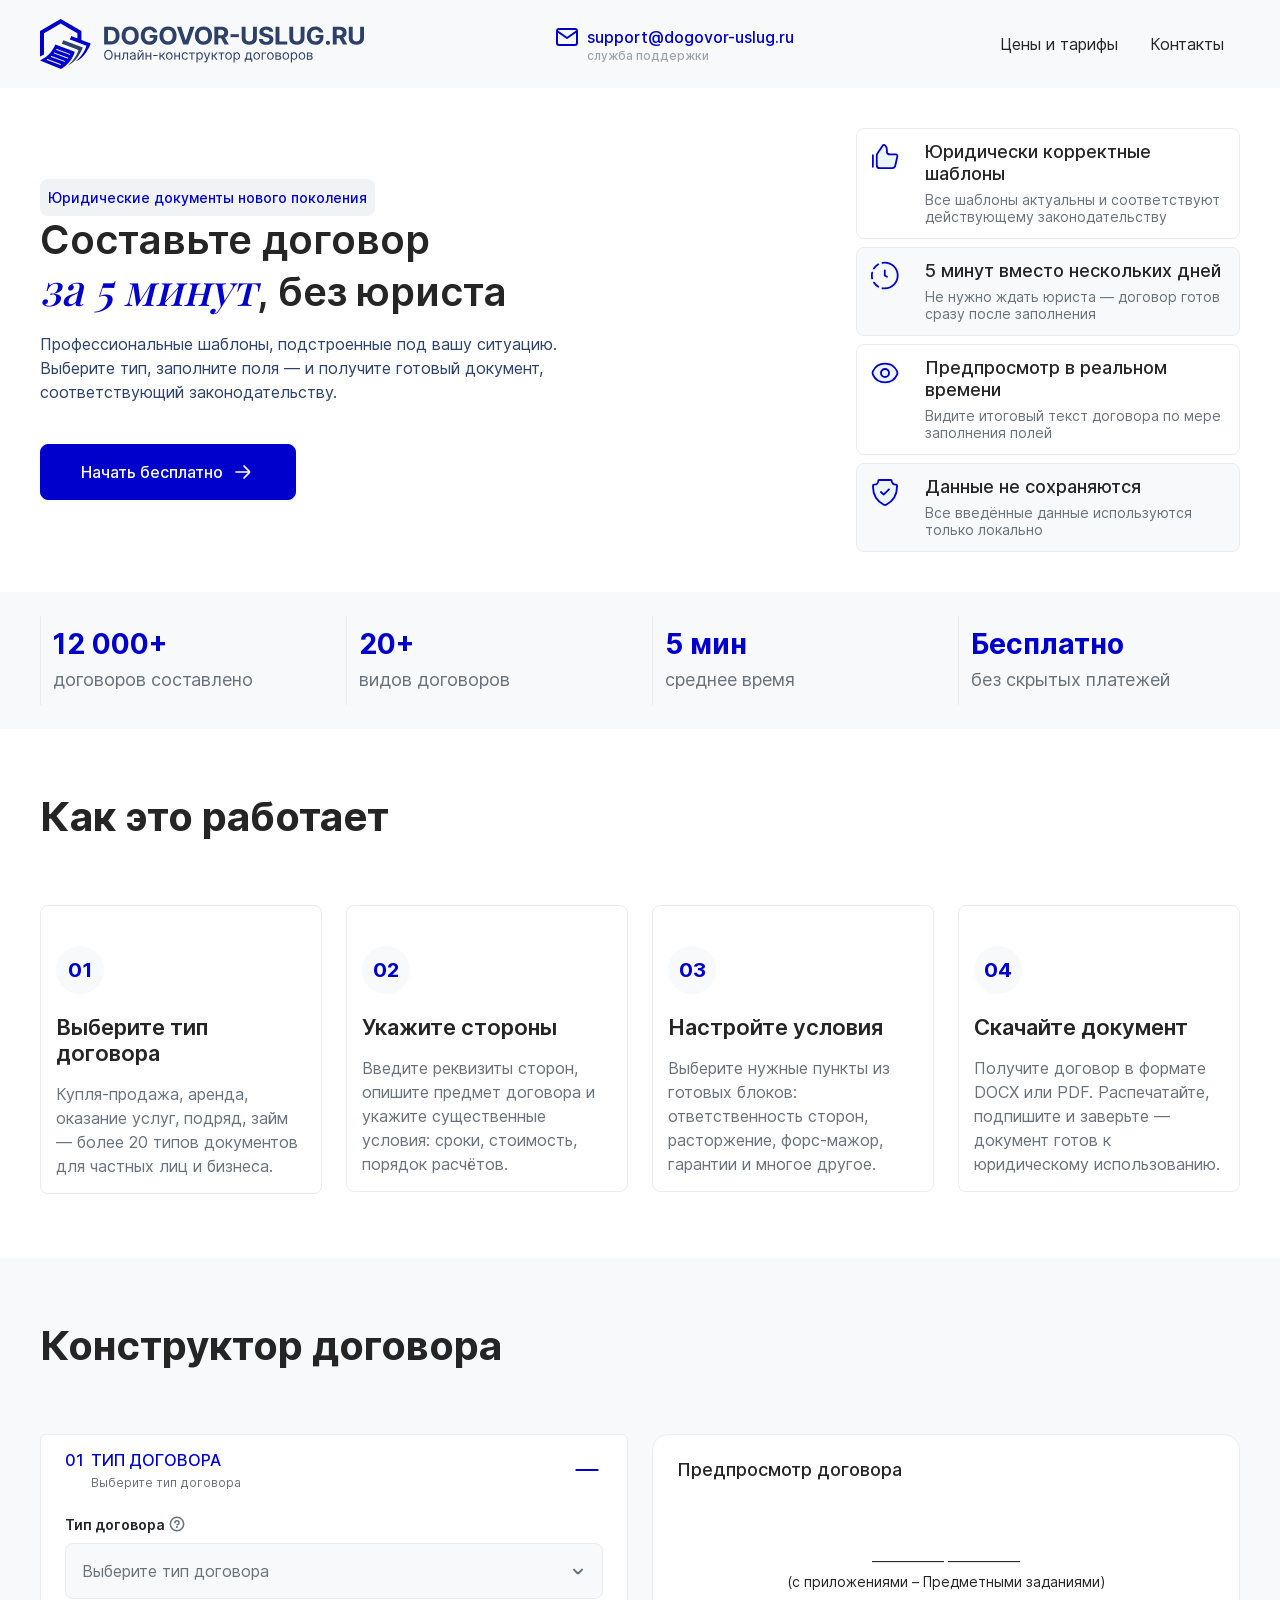
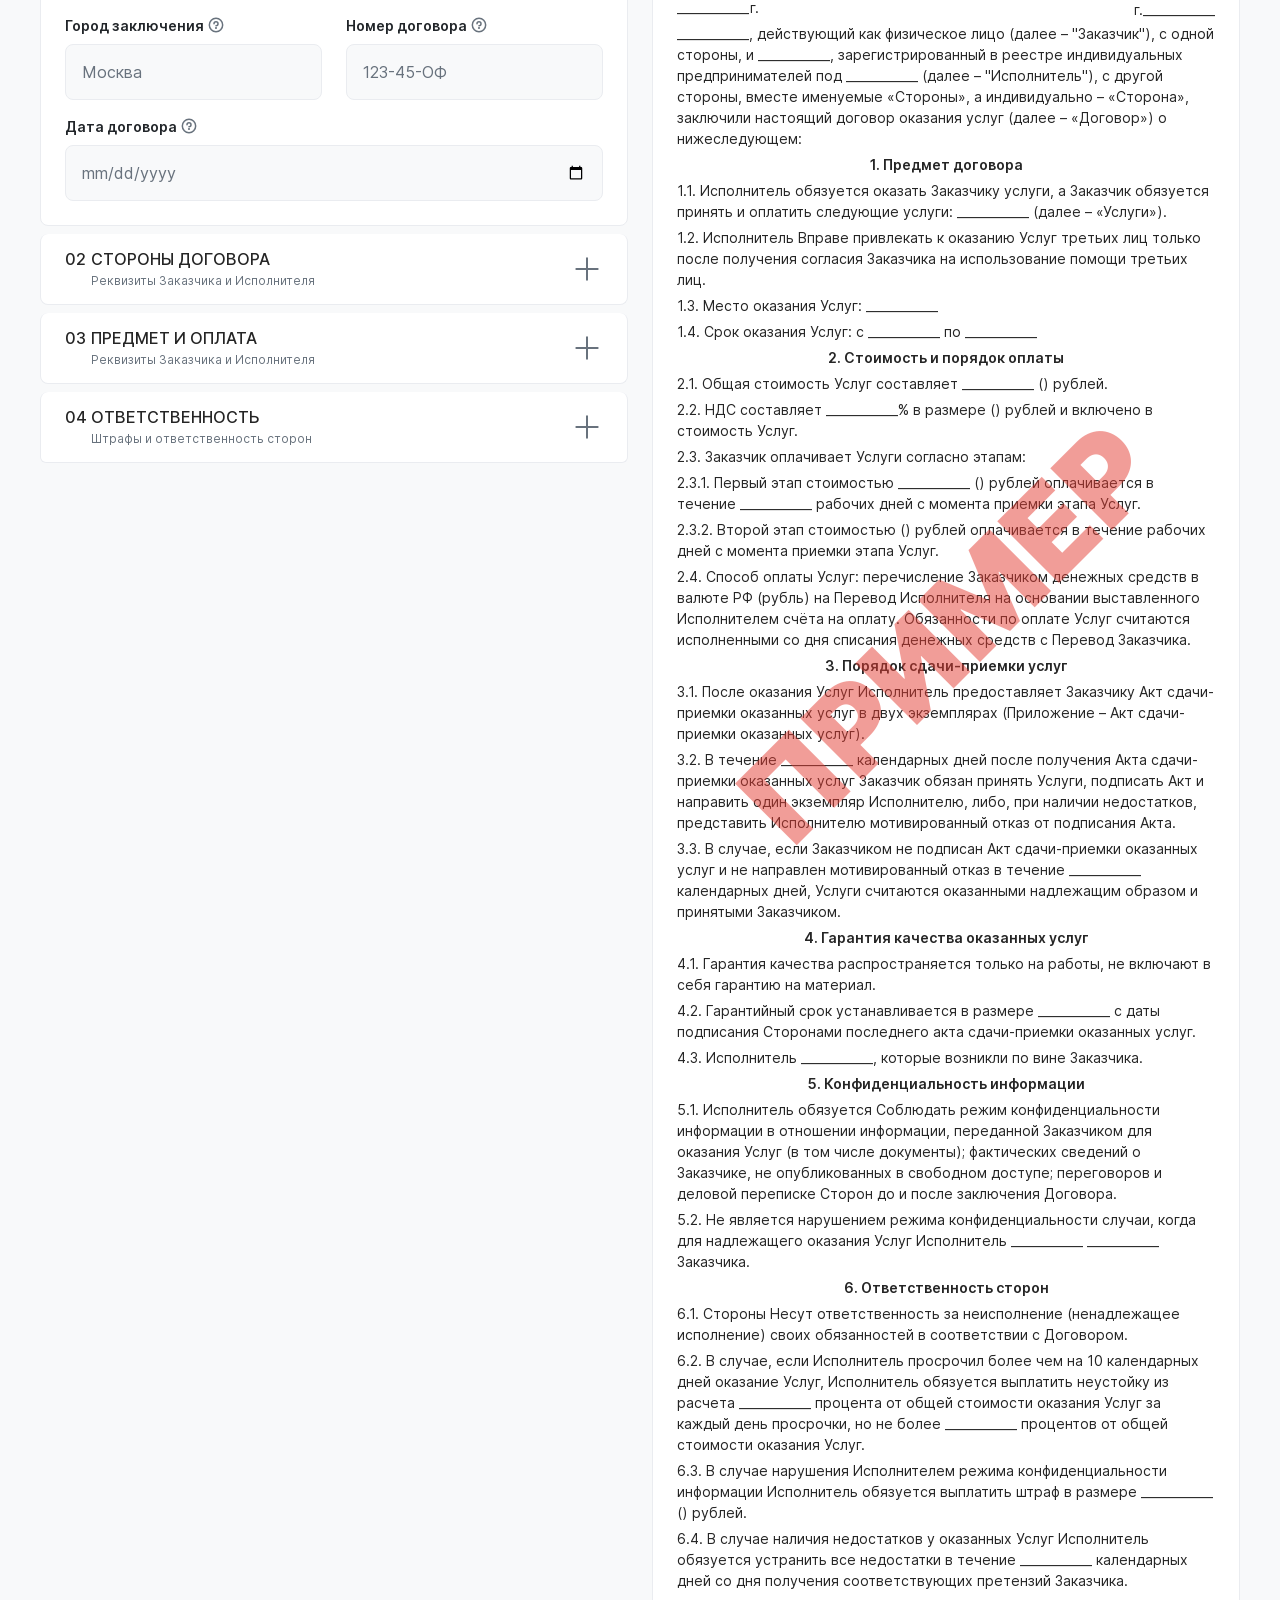
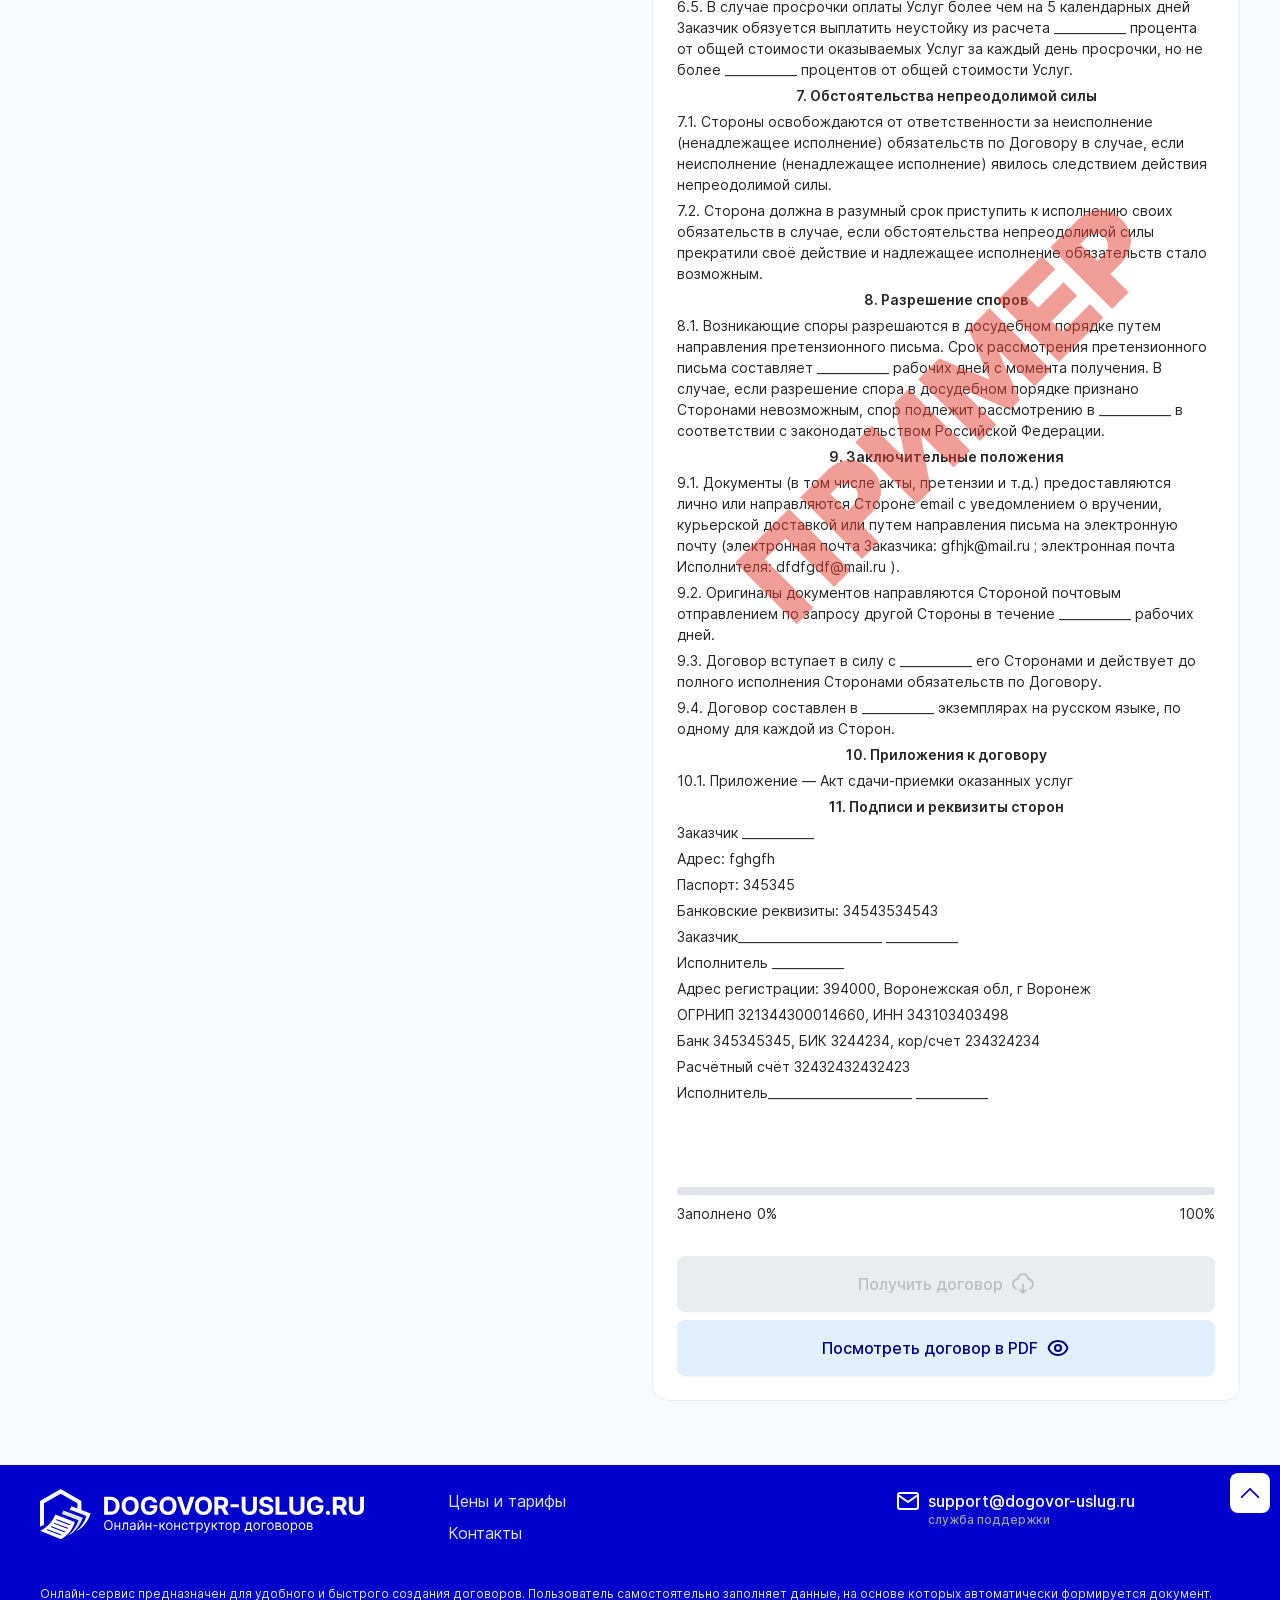
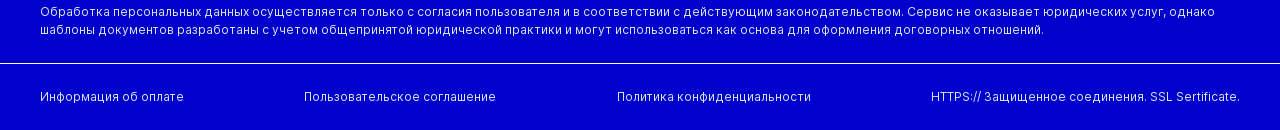
==== index.html @ 79a9052f "1 Co-authored-by: Copilot <copilot@github.com>" ====
<!DOCTYPE html>
<html lang="ru">

<head>
  <meta charset="UTF-8">
  <meta http-equiv="X-UA-Compatible" content="IE=edge">
  <meta name="viewport" content="width=device-width, initial-scale=1.0">
  <title>Dogovor-uslug</title>

  <meta property="og:image" content="path/to/image.jpg">
  <link rel="shortcut icon" href="img/favicon/favicon.ico" type="image/x-icon">

  <!-- add plugins css -->
  <link rel="stylesheet" href="css/bootstrap.min.css">
  <link rel="stylesheet" href="css/jquery-ui.css">
  <link rel="stylesheet" href="css/slick.css">
  <!-- add plugins css end -->

  <link rel="stylesheet" href="css/style.css">
  <link rel="stylesheet" href="css/header.css">
  <link rel="stylesheet" href="css/footer.css">
  <link rel="stylesheet" href="css/main.css">
  <link rel="stylesheet" href="css/media.css">
</head>

<body>


  <header>
    <div class="container">
      <div class="row">
        <div class="col-12 d-flex align-items-center flex-wrap">
          <a href="index.html" class="logo">
            <img src="img/logo.svg" alt="Logo">
          </a>

          <div class="header-contacts">
            <a href="mailto:support@dogovor-uslug.ru" class="mail">
              <svg class="svg-icon">
                <use xlink:href="img/sprite.svg#mail-icon"></use>
              </svg>
              <span>support@dogovor-uslug.ru</span>
            </a>
            <span class="header-contacts__text">служба поддержки</span>
          </div>

          <nav class="nav-menu">
            <ul class="menu my-ul">
              <li><a href="prices.html">Цены и тарифы</a></li>
              <li><a href="contacts.html">Контакты</a></li>
            </ul>
            <div class="header-contacts">
              <a href="mailto:support@dogovor-uslug.ru" class="mail">
                <svg class="svg-icon">
                  <use xlink:href="img/sprite.svg#mail-icon"></use>
                </svg>
                <span>support@dogovor-uslug.ru</span>
              </a>
              <span class="header-contacts__text">служба поддержки</span>
            </div>
          </nav>

          <a href="#" class="btn-burger"></a>
        </div>
      </div>
    </div>
  </header>

  <main class="home">
    <div class="container">
      <div class="row align-items-center">
        <div class="col-12 col-md-6">
          <div class="subtitle-decor">Юридические документы нового поколения</div>
          <h1>Составьте договор <span class="font-title color-accent font-italic font-500 d-inline-block">за 5
              минут</span>, без юриста</h1>
          <div class="box-text color-blue-grey mb-40">
            <p>Профессиональные шаблоны, подстроенные под вашу ситуацию. Выберите тип, заполните поля — и получите
              готовый документ, соответствующий законодательству.</p>
          </div>

          <a href="#" class="btn btn-accent">
            <span>Начать бесплатно</span>
            <svg class="svg-icon btn-icon">
              <use xlink:href="img/sprite.svg#arrow-right"></use>
            </svg>
          </a>
        </div>
        <div class="col-12 col-md-6 col-lg-5 offset-lg-1 col-xl-4 offset-xl-2">
          <div class="home-item">
            <div class="home-item__icon"><img src="img/hero-icon1.svg" alt=""></div>
            <div class="home-item__body">
              <div class="home-item__title h6">Юридически корректные шаблоны</div>
              <div class="text-small color-grey">
                <p>Все шаблоны актуальны и соответствуют действующему законодательству</p>
              </div>
            </div>
          </div>
          <div class="home-item">
            <div class="home-item__icon"><img src="img/hero-icon2.svg" alt=""></div>
            <div class="home-item__body">
              <div class="home-item__title h6">5 минут вместо нескольких дней</div>
              <div class="text-small color-grey">
                <p>Не нужно ждать юриста — договор готов сразу после заполнения</p>
              </div>
            </div>
          </div>
          <div class="home-item">
            <div class="home-item__icon"><img src="img/hero-icon3.svg" alt=""></div>
            <div class="home-item__body">
              <div class="home-item__title h6">Предпросмотр в реальном времени</div>
              <div class="text-small color-grey">
                <p>Видите итоговый текст договора по мере заполнения полей</p>
              </div>
            </div>
          </div>
          <div class="home-item">
            <div class="home-item__icon"><img src="img/hero-icon4.svg" alt=""></div>
            <div class="home-item__body">
              <div class="home-item__title h6">Данные не сохраняются</div>
              <div class="text-small color-grey">
                <p>Все введённые данные используются только локально</p>
              </div>
            </div>
          </div>
        </div>
      </div>
    </div>
  </main>

  <div class="advantages">
    <div class="container">
      <div class="row">
        <div class="col-6 col-lg-3 mb-24">
          <div class="advantages-item">
            <div class="h3">12 000+</div>
            <div class="text-lgsmall color-grey">
              <p>договоров составлено</p>
            </div>
          </div>
        </div>
        <div class="col-6 col-lg-3 mb-24">
          <div class="advantages-item">
            <div class="h3">20+</div>
            <div class="text-lgsmall color-grey">
              <p>видов договоров</p>
            </div>
          </div>
        </div>
        <div class="col-6 col-lg-3 mb-24">
          <div class="advantages-item">
            <div class="h3">5 мин</div>
            <div class="text-lgsmall color-grey">
              <p>среднее время</p>
            </div>
          </div>
        </div>
        <div class="col-6 col-lg-3">
          <div class="advantages-item">
            <div class="h3">Бесплатно</div>
            <div class="text-lgsmall color-grey">
              <p>без скрытых платежей</p>
            </div>
          </div>
        </div>
      </div>
    </div>
  </div>

  <section class="stages-work bg-white">
    <div class="container">
      <div class="row">
        <div class="col-12">
          <h2>Как это работает</h2>
        </div>
      </div>

      <div class="row">
        <div class="col-6 col-lg-3 mb-8">
          <div class="stage-work-box">
            <div class="stage-work-box__number">01</div>
            <div class="stage-work-box__body">
              <div class="stage-work-box__title h5">Выберите тип договора</div>
              <div class="box-text color-grey">
                <p>Купля-продажа, аренда, оказание услуг, подряд, займ — более 20 типов документов для частных лиц и
                  бизнеса.</p>
              </div>
            </div>
          </div>
        </div>
        <div class="col-6 col-lg-3 mb-8">
          <div class="stage-work-box">
            <div class="stage-work-box__number">02</div>
            <div class="stage-work-box__body">
              <div class="stage-work-box__title h5">Укажите стороны</div>
              <div class="box-text color-grey">
                <p>Введите реквизиты сторон, опишите предмет договора и укажите существенные условия: сроки, стоимость,
                  порядок расчётов.</p>
              </div>
            </div>
          </div>
        </div>
        <div class="col-6 col-lg-3 mb-8">
          <div class="stage-work-box">
            <div class="stage-work-box__number">03</div>
            <div class="stage-work-box__body">
              <div class="stage-work-box__title h5">Настройте условия</div>
              <div class="box-text color-grey">
                <p>Выберите нужные пункты из готовых блоков: ответственность сторон, расторжение, форс-мажор, гарантии и
                  многое другое.</p>
              </div>
            </div>
          </div>
        </div>
        <div class="col-6 col-lg-3 mb-8">
          <div class="stage-work-box">
            <div class="stage-work-box__number">04</div>
            <div class="stage-work-box__body">
              <div class="stage-work-box__title h5">Скачайте документ</div>
              <div class="box-text color-grey">
                <p>Получите договор в формате DOCX или PDF. Распечатайте, подпишите и заверьте — документ готов к
                  юридическому использованию.</p>
              </div>
            </div>
          </div>
        </div>
      </div>
    </div>
  </section>

  <section class="contract-constructor bg-light-grey p-64">
    <div class="container">
      <div class="row">
        <div class="col-12">
          <h2>Конструктор договора</h2>
        </div>
      </div>

      <div class="row contract-constructor-form">
        <div class="col-12 col-lg-6">

          <div class="accordion">
            <div class="accordion-item" data-step="1">
              <div class="accordion-header" id="headingOne">
                <button class="accordion-button" type="button" data-bs-toggle="collapse" data-bs-target="#collapseOne"
                  aria-expanded="true" aria-controls="collapseOne">
                  <span class="accordion-button__title">Тип договора</span>
                  <span class="accordion-button__subtitle">Выберите тип договора</span>
                </button>
              </div>

              <div id="collapseOne" class="accordion-collapse collapse show" aria-labelledby="headingOne" role="region"
                data-bs-parent="#accordionExample">
                <div class="accordion-body">
                  <div class="row">
                    <div class="col-12 col-lg-12 mb-16">
                      <div class="label-title">Тип договора <div class="tooltip-wrapper">
                          <div class="btn-tooltip"><img src="img/question-icon.svg" alt=""></div>
                          <div class="tooltip-box">
                            <span>Текст поясняющий что нибудь о настоящему Договору Клиент поручает, а Исполнитель
                              принимает на себя обязательство оказать услуги, предусмотренные соответствующим
                              (определенным) Предметным заданием </span>
                          </div>
                        </div>
                      </div>

                      <label>
                        <select name="type_contract" class="select-my" data-sync="contract_type">
                          <option value="" disabled selected>Выберите тип договора</option>
                          <option value="ДОГОВОР купли продажи">ДОГОВОР купли продажи</option>
                          <option value="ДОГОВОР оказания услуг">ДОГОВОР оказания услуг</option>
                          <option value="ДОГОВОР аренды квартиры">ДОГОВОР аренды квартиры</option>
                          <option value="ДОГОВОР займа">ДОГОВОР займа</option>
                          <option value="ДОГОВОР подряда">ДОГОВОР подряда</option>
                          <option value="ДОГОВОР купли-продажи автомобиля">ДОГОВОР купли-продажи автомобиля</option>
                          <option value="Трудовой договор">Трудовой договор</option>
                        </select>
                      </label>
                    </div>

                    <div class="col-12 col-lg-6 mb-16">
                      <div class="label-title">Город заключения<div class="tooltip-wrapper">
                          <div class="btn-tooltip"><img src="img/question-icon.svg" alt=""></div>
                          <div class="tooltip-box">
                            <span>Текст поясняющий что нибудь о настоящему Договору Клиент поручает, а Исполнитель
                              принимает на себя обязательство оказать услуги, предусмотренные соответствующим
                              (определенным) Предметным заданием </span>
                          </div>
                        </div>
                      </div>
                      <label>
                        <input type="text" name="city" placeholder="Москва" required data-sync="city">
                      </label>
                    </div>

                    <div class="col-12 col-lg-6 mb-16">
                      <div class="label-title">Номер договора<div class="tooltip-wrapper">
                          <div class="btn-tooltip"><img src="img/question-icon.svg" alt=""></div>
                          <div class="tooltip-box">
                            <span>Текст поясняющий что нибудь о настоящему Договору Клиент поручает, а Исполнитель
                              принимает на себя обязательство оказать услуги, предусмотренные соответствующим
                              (определенным) Предметным заданием </span>
                          </div>
                        </div>
                      </div>
                      <label>
                        <input type="text" name="contract_number" placeholder="123-45-ОФ" required
                          data-sync="contract_number">
                      </label>
                    </div>

                    <div class="col-12">
                      <div class="label-title">Дата договора<div class="tooltip-wrapper">
                          <div class="btn-tooltip"><img src="img/question-icon.svg" alt=""></div>
                          <div class="tooltip-box">
                            <span>Текст поясняющий что нибудь о настоящему Договору Клиент поручает, а Исполнитель
                              принимает на себя обязательство оказать услуги, предусмотренные соответствующим
                              (определенным) Предметным заданием </span>
                          </div>
                        </div>
                      </div>
                      <label>
                        <input type="date" name="date" required data-sync="contract_date">
                      </label>
                    </div>
                  </div>
                </div>
              </div>
            </div>

            <div class="accordion-item" data-step="2">
              <div class="accordion-header" id="headingTwo">
                <button class="accordion-button collapsed" type="button" data-bs-toggle="collapse"
                  data-bs-target="#collapseTwo" aria-expanded="false" aria-controls="collapseTwo">
                  <span class="accordion-button__title">Стороны договора</span>
                  <span class="accordion-button__subtitle">Реквизиты Заказчика и Исполнителя</span>
                </button>
              </div>

              <div id="collapseTwo" class="accordion-collapse collapse" aria-labelledby="headingTwo" role="region"
                data-bs-parent="#accordionExample">
                <div class="accordion-body">


                  <div class="accordion-body__wrapper w-100 participant-block" data-role="customer">

                    <div class="row">
                      <div class="col-12 mb-16">
                        <p class="font-500 text-uppercase">Заказчик</p>
                      </div>

                      <div class="col-12 col-lg-6 mb-16">
                        <div class="label-title">Тип</div>
                        <label>
                          <select class="select-my participant-type" name="type_customer" data-sync="type_customer">
                            <option value="Физ. лицо">Физ. лицо</option>
                            <option value="ИП">ИП</option>
                            <option value="Самозанятый">Самозанятый</option>
                            <option value="Юр. лицо">Юр. лицо</option>
                          </select>
                        </label>
                      </div>

                      <div class="col-12 col-lg-6 mb-16">
                        <div class="label-title field-name-label">ФИО / Наименование</div>
                        <label>
                          <input type="text" name="name_customer" class="field-name-input"
                            placeholder="Иванов Иван Иванович" required data-sync="name_customer">
                        </label>
                      </div>

                      <div class="col-12 col-lg-6 mb-16">
                        <div class="label-title">ИНН</div>
                        <label>
                          <input type="text" name="inn_customer" placeholder="21217371637" required
                            data-sync="inn_customer">
                          <span class="error-text"><img src="img/error-icon-min.svg" alt="">Ошибка</span>
                        </label>
                      </div>

                      <div class="col-12 col-lg-6">
                        <div class="label-title field-doc-label">Паспорт / ОГРН</div>
                        <label>
                          <input type="text" name="document_customer" placeholder="32-32-32" required
                            data-sync="document_customer" class="field-doc-input">
                        </label>
                      </div>
                    </div>

                  </div>

                  <div class="accordion-body__wrapper w-100 participant-block" data-role="executor">

                    <div class="row">
                      <div class="col-12 mb-16">
                        <p class="font-500 text-uppercase">Исполнитель</p>
                      </div>

                      <div class="col-12 col-lg-6 mb-16">
                        <div class="label-title">Тип</div>
                        <label>
                          <select class="select-my participant-type" name="type_executor" data-sync="type_executor">
                            <option value="ИП">ИП</option>
                            <option value="Самозанятый">Самозанятый</option>
                            <option value="Юр. лицо">Юр. лицо</option>
                          </select>
                        </label>
                      </div>

                      <div class="col-12 col-lg-6 mb-16">
                        <div class="label-title field-name-label">ФИО / Наименование</div>
                        <label>
                          <input type="text" name="name_executor" class="field-name-input"
                            placeholder="ООО “Рога и копыта”" required data-sync="name_executor">
                        </label>
                      </div>

                      <div class="col-12 col-lg-6 mb-16">
                        <div class="label-title">ОГРНИП / ОГРН</div>
                        <label>
                          <input type="text" name="document_executor" placeholder="243234234324" required
                            data-sync="document_executor">
                        </label>
                      </div>

                      <div class="col-12 col-lg-6">
                        <div class="label-title">Адрес</div>
                        <label>
                          <input type="text" name="address_executor" placeholder="Москва" required
                            data-sync="address_executor">
                        </label>
                      </div>
                    </div>

                  </div>

                </div>
              </div>
            </div>

            <div class="accordion-item" data-step="3">
              <div class="accordion-header" id="headingThree">
                <button class="accordion-button collapsed" type="button" data-bs-toggle="collapse"
                  data-bs-target="#collapseThree" aria-expanded="false" aria-controls="collapseThree">
                  <span class="accordion-button__title">предмет и оплата</span>
                  <span class="accordion-button__subtitle">Реквизиты Заказчика и Исполнителя</span>
                </button>
              </div>
              <div id="collapseThree" class="accordion-collapse collapse" aria-labelledby="headingThree" role="region"
                data-bs-parent="#accordionExample">
                <div class="accordion-body">
                  <div class="accordion-body__wrapper">
                    <div class="row">
                      <div class="col-12 mb-16">
                        <p class="font-500 text-uppercase">Предмет договора</p>
                      </div>

                      <div class="col-12 mb-16">
                        <div class="label-title">Описание услуги<div class="tooltip-wrapper">
                            <div class="btn-tooltip"><img src="img/question-icon.svg" alt=""></div>
                            <div class="tooltip-box">
                              <span>Текст поясняющий что нибудь о настоящему Договору Клиент поручает, а Исполнитель
                                принимает на себя обязательство оказать услуги, предусмотренные соответствующим
                                (определенным) Предметным заданием </span>
                            </div>
                          </div>
                        </div>
                        <label>
                          <input type="text" name="description_service" placeholder="Строительство дома" required
                            data-sync="description_service">
                        </label>
                      </div>

                      <div class="col-12 col-lg-6 mb-16">
                        <div class="label-title">Привлечение третьих лиц<div class="tooltip-wrapper">
                            <div class="btn-tooltip"><img src="img/question-icon.svg" alt=""></div>
                            <div class="tooltip-box">
                              <span>Текст поясняющий что нибудь о настоящему Договору Клиент поручает, а Исполнитель
                                принимает на себя обязательство оказать услуги, предусмотренные соответствующим
                                (определенным) Предметным заданием </span>
                            </div>
                          </div>
                        </div>

                        <select name="possibility_select" class="select-my" data-sync="possibility_select">
                          <option value="Вправе">Вправе</option>
                          <option value="Нет">Не вправе</option>
                        </select>
                      </div>

                      <div class="col-12 col-lg-6 mb-16">
                        <div class="label-title">Город заключения<div class="tooltip-wrapper">
                            <div class="btn-tooltip"><img src="img/question-icon.svg" alt=""></div>
                            <div class="tooltip-box">
                              <span>Текст поясняющий что нибудь о настоящему Договору Клиент поручает, а Исполнитель
                                принимает на себя обязательство оказать услуги, предусмотренные соответствующим
                                (определенным) Предметным заданием </span>
                            </div>
                          </div>
                        </div>
                        <label>
                          <input type="text" name="city_imprisonment" placeholder="Москва" required
                            data-sync="city_imprisonment">
                        </label>
                      </div>

                      <div class="col-12 col-lg-6 mb-16">
                        <div class="label-title">Срок оказания c<div class="tooltip-wrapper">
                            <div class="btn-tooltip"><img src="img/question-icon.svg" alt=""></div>
                            <div class="tooltip-box">
                              <span>Текст поясняющий что нибудь о настоящему Договору Клиент поручает, а Исполнитель
                                принимает на себя обязательство оказать услуги, предусмотренные соответствующим
                                (определенным) Предметным заданием </span>
                            </div>
                          </div>
                        </div>
                        <label>
                          <input type="date" name="delivery_time_1" required
                            data-sync="delivery_time_1">
                        </label>
                      </div>

                      <div class="col-12 col-lg-6 mb-16">
                        <div class="label-title">Срок оказания по<div class="tooltip-wrapper">
                            <div class="btn-tooltip"><img src="img/question-icon.svg" alt=""></div>
                            <div class="tooltip-box">
                              <span>Текст поясняющий что нибудь о настоящему Договору Клиент поручает, а Исполнитель
                                принимает на себя обязательство оказать услуги, предусмотренные соответствующим
                                (определенным) Предметным заданием </span>
                            </div>
                          </div>
                        </div>
                        <label>
                          <input type="date" name="delivery_time_2" required
                            data-sync="delivery_time_2">
                        </label>
                      </div>
                    </div>
                  </div>


                  <div class="accordion-body__wrapper">
                    <div class="row">
                      <div class="col-12 mb-16">
                        <p class="font-500 text-uppercase">Стоимость</p>
                      </div>

                      <div class="col-12 mb-16">
                        <div class="label-title">Общая стоимость, ₽<div class="tooltip-wrapper">
                            <div class="btn-tooltip"><img src="img/question-icon.svg" alt=""></div>
                            <div class="tooltip-box">
                              <span>Текст поясняющий что нибудь о настоящему Договору Клиент поручает, а Исполнитель
                                принимает на себя обязательство оказать услуги, предусмотренные соответствующим
                                (определенным) Предметным заданием </span>
                            </div>
                          </div>
                        </div>
                        <label>
                          <input type="text" name="price" placeholder="0,00" required data-sync="total_cost">
                        </label>
                      </div>

                      <div class="col-12 col-lg-6 mb-16">
                        <div class="label-title">НДС<div class="tooltip-wrapper">
                            <div class="btn-tooltip"><img src="img/question-icon.svg" alt=""></div>
                            <div class="tooltip-box">
                              <span>Текст поясняющий что нибудь о настоящему Договору Клиент поручает, а Исполнитель
                                принимает на себя обязательство оказать услуги, предусмотренные соответствующим
                                (определенным) Предметным заданием </span>
                            </div>
                          </div>
                        </div>
                        <label>
                          <select name="nds_select" class="select-my" data-sync="nds_select">
                            <option value="Есть">Есть</option>
                            <option value="Нет">Нет</option>
                            <option value="Включен">Включен</option>
                          </select>
                        </label>
                      </div>

                      <div class="col-12 col-lg-6 mb-16">
                        <div class="label-title">Размер НДС, %<div class="tooltip-wrapper">
                            <div class="btn-tooltip"><img src="img/question-icon.svg" alt=""></div>
                            <div class="tooltip-box">
                              <span>Текст поясняющий что нибудь о настоящему Договору Клиент поручает, а Исполнитель
                                принимает на себя обязательство оказать услуги, предусмотренные соответствующим
                                (определенным) Предметным заданием </span>
                            </div>
                          </div>
                        </div>
                        <label>
                          <input type="text" name="nds_cost" placeholder="10" required data-sync="nds_cost">
                        </label>
                      </div>
                    </div>
                  </div>


                  <div class="accordion-body__wrapper">
                    <div class="row">
                      <div class="col-12 mb-16">
                        <p class="font-500 text-uppercase">Порядок оплаты</p>
                      </div>

                      <div class="col-12 col-lg-6 mb-16">
                        <div class="label-title">Способ оплаты<div class="tooltip-wrapper">
                            <div class="btn-tooltip"><img src="img/question-icon.svg" alt=""></div>
                            <div class="tooltip-box">
                              <span>Текст поясняющий что нибудь о настоящему Договору Клиент поручает, а Исполнитель
                                принимает на себя обязательство оказать услуги, предусмотренные соответствующим
                                (определенным) Предметным заданием </span>
                            </div>
                          </div>
                        </div>
                        <label>
                          <select name="variable_payment_select" class="select-my" data-sync="variable_payment_select">
                            <option value="Перевод">Перевод</option>
                            <option value="Наличные">Наличные</option>
                            <option value="Расчетный (банковский) счет">Расчетный (банковский) счет</option>
                          </select>
                        </label>
                      </div>

                      <div class="col-12 col-lg-6 mb-16">
                        <div class="label-title">Валюта<div class="tooltip-wrapper">
                            <div class="btn-tooltip"><img src="img/question-icon.svg" alt=""></div>
                            <div class="tooltip-box">
                              <span>Текст поясняющий что нибудь о настоящему Договору Клиент поручает, а Исполнитель
                                принимает на себя обязательство оказать услуги, предусмотренные соответствующим
                                (определенным) Предметным заданием </span>
                            </div>
                          </div>
                        </div>
                        <label>
                          <select name="currency_select" class="select-my" data-sync="currency_select">
                            <option value="РФ (рубль)">РФ (рубль)</option>
                            <option value="РФ (рубль)">РФ (рубль)</option>
                            <option value="РФ (рубль)">РФ (рубль)</option>
                          </select>
                        </label>
                      </div>

                      <div class="col-12 col-lg-6 mb-16">
                        <div class="label-title">Оплата по этапам<div class="tooltip-wrapper">
                            <div class="btn-tooltip"><img src="img/question-icon.svg" alt=""></div>
                            <div class="tooltip-box">
                              <span>Текст поясняющий что нибудь о настоящему Договору Клиент поручает, а Исполнитель
                                принимает на себя обязательство оказать услуги, предусмотренные соответствующим
                                (определенным) Предметным заданием </span>
                            </div>
                          </div>
                        </div>
                        <label>
                          <select name="payment_step_select" class="select-my" data-sync="payment_step_select">
                            <option value="Да">Да</option>
                           <option value="Нет">Нет</option>
                          </select>
                        </label>
                      </div>

                      <div class="col-12 col-lg-6 mb-16">
                        <div class="label-title">Название этапа<div class="tooltip-wrapper">
                            <div class="btn-tooltip"><img src="img/question-icon.svg" alt=""></div>
                            <div class="tooltip-box">
                              <span>Текст поясняющий что нибудь о настоящему Договору Клиент поручает, а Исполнитель
                                принимает на себя обязательство оказать услуги, предусмотренные соответствующим
                                (определенным) Предметным заданием </span>
                            </div>
                          </div>
                        </div>
                        <label>
                          <input type="text" name="name_step" placeholder="Название этапа" required
                            data-sync="name_step">
                        </label>
                      </div>

                      <div class="col-12 col-lg-6 mb-16">
                        <div class="label-title">Сумма этапа<div class="tooltip-wrapper">
                            <div class="btn-tooltip"><img src="img/question-icon.svg" alt=""></div>
                            <div class="tooltip-box">
                              <span>Текст поясняющий что нибудь о настоящему Договору Клиент поручает, а Исполнитель
                                принимает на себя обязательство оказать услуги, предусмотренные соответствующим
                                (определенным) Предметным заданием </span>
                            </div>
                          </div>
                        </div>
                        <label>
                          <input type="text" name="sum_step" placeholder="10000" required data-sync="sum_step">
                        </label>
                      </div>

                      <div class="col-12 col-lg-6 mb-16">
                        <div class="label-title">Срок оплаты<div class="tooltip-wrapper">
                            <div class="btn-tooltip"><img src="img/question-icon.svg" alt=""></div>
                            <div class="tooltip-box">
                              <span>Текст поясняющий что нибудь о настоящему Договору Клиент поручает, а Исполнитель
                                принимает на себя обязательство оказать услуги, предусмотренные соответствующим
                                (определенным) Предметным заданием </span>
                            </div>
                          </div>
                        </div>
                        <label>
                          <input type="text" name="date_step" placeholder="5 дней после приемки" required
                            data-sync="date_step">
                        </label>
                      </div>
                    </div>
                  </div>

                  <div class="accordion-body__wrapper">
                    <div class="row">
                      <div class="col-12 mb-16">
                        <p class="font-500 text-uppercase">Приемка услуг</p>
                      </div>

                      <div class="col-12 col-lg-6 mb-16">
                        <div class="label-title">Срок подписания акта<div class="tooltip-wrapper">
                            <div class="btn-tooltip"><img src="img/question-icon.svg" alt=""></div>
                            <div class="tooltip-box">
                              <span>Текст поясняющий что нибудь о настоящему Договору Клиент поручает, а Исполнитель
                                принимает на себя обязательство оказать услуги, предусмотренные соответствующим
                                (определенным) Предметным заданием </span>
                            </div>
                          </div>
                        </div>
                        <label>
                          <input type="text" name="signing_period" placeholder="5" required data-sync="signing_period">
                        </label>
                      </div>

                      <div class="col-12 col-lg-6 mb-16">
                        <div class="label-title">Возможность отказа
                          <div class="tooltip-wrapper">
                            <div class="btn-tooltip"><img src="img/question-icon.svg" alt=""></div>
                            <div class="tooltip-box">
                              <span>Текст поясняющий что нибудь о настоящему Договору Клиент поручает, а Исполнитель
                                принимает на себя обязательство оказать услуги, предусмотренные соответствующим
                                (определенным) Предметным заданием </span>
                            </div>
                          </div>
                        </div>
                        <label>
                          <select name="possibility_of_refusal" class="select-my" data-sync="possibility_of_refusal">
                            <option value="Да">Да</option>
                            <option value="Hет">Hет</option>
                          </select>
                        </label>
                      </div>

                      <div class="col-12 mb-16">
                        <div class="label-title">Автоматическая приемка (если не подписан акт)
                          <div class="tooltip-wrapper">
                            <div class="btn-tooltip"><img src="img/question-icon.svg" alt=""></div>
                            <div class="tooltip-box">
                              <span>Текст поясняющий что нибудь о настоящему Договору Клиент поручает, а Исполнитель
                                принимает на себя обязательство оказать услуги, предусмотренные соответствующим
                                (определенным) Предметным заданием </span>
                            </div>
                          </div>
                        </div>
                        <label>
                          <select name="possibility_of_refusal" class="select-my" data-sync="possibility_of_refusal">
                            <option value="Да">Да</option>
                            <option value="Hет">Hет</option>
                          </select>
                        </label>
                      </div>
                    </div>
                  </div>

                  <div class="accordion-body__wrapper">
                    <div class="row">

                      <div class="col-12 mb-16">
                        <p class="font-500 text-uppercase">Гарантии</p>
                      </div>

                      <div class="col-12 col-lg-6 mb-16">
                        <div class="label-title">Есть ли гарантия
                          <div class="tooltip-wrapper">
                            <div class="btn-tooltip"><img src="img/question-icon.svg" alt=""></div>
                            <div class="tooltip-box">
                              <span>Текст поясняющий что нибудь о настоящему Договору Клиент поручает, а Исполнитель
                                принимает на себя обязательство оказать услуги, предусмотренные соответствующим
                                (определенным) Предметным заданием </span>
                            </div>
                          </div>
                        </div>
                        <label>
                          <select name="warranty_select" class="select-my" data-sync="warranty_select">
                            <option value="Да">Да</option>
                            <option value="Нет">Нет</option>
                          </select>
                        </label>
                      </div>

                      <div class="col-12 col-lg-6 mb-16">
                        <div class="label-title">Срок гарантии<div class="tooltip-wrapper">
                            <div class="btn-tooltip"><img src="img/question-icon.svg" alt=""></div>
                            <div class="tooltip-box">
                              <span>Текст поясняющий что нибудь о настоящему Договору Клиент поручает, а Исполнитель
                                принимает на себя обязательство оказать услуги, предусмотренные соответствующим
                                (определенным) Предметным заданием </span>
                            </div>
                          </div>
                        </div>
                        <label>
                          <input type="text" name="warranty_period" placeholder="5" required
                            data-sync="warranty_period">
                        </label>
                      </div>

                      <div class="col-12 mb-16">
                        <div class="label-title">Что покрывает гарантия<div class="tooltip-wrapper">
                            <div class="btn-tooltip"><img src="img/question-icon.svg" alt=""></div>
                            <div class="tooltip-box">
                              <span>Текст поясняющий что нибудь о настоящему Договору Клиент поручает, а Исполнитель
                                принимает на себя обязательство оказать услуги, предусмотренные соответствующим
                                (определенным) Предметным заданием </span>
                            </div>
                          </div>
                        </div>
                        <label>
                          <input type="text" name="warranty_description" placeholder="5" required
                            data-sync="warranty_description">
                        </label>
                      </div>

                      <div class="col-12 mb-16">
                        <div class="label-title">Исключения (например: материалы)<div class="tooltip-wrapper">
                            <div class="btn-tooltip"><img src="img/question-icon.svg" alt=""></div>
                            <div class="tooltip-box">
                              <span>Текст поясняющий что нибудь о настоящему Договору Клиент поручает, а Исполнитель
                                принимает на себя обязательство оказать услуги, предусмотренные соответствующим
                                (определенным) Предметным заданием </span>
                            </div>
                          </div>
                        </div>
                        <label>
                          <input type="text" name="warranty_exceptions" placeholder="5" required
                            data-sync="warranty_exceptions">
                        </label>
                      </div>
                    </div>
                  </div>

                  <div class="accordion-body__wrapper">
                    <div class="row">
                      <div class="col-12 mb-16">
                        <p class="font-500 text-uppercase">Конфиденциальность</p>
                      </div>

                      <div class="col-12 mb-16">
                        <div class="label-title">Включить пункт
                          <div class="tooltip-wrapper">
                            <div class="btn-tooltip"><img src="img/question-icon.svg" alt=""></div>
                            <div class="tooltip-box">
                              <span>Текст поясняющий что нибудь о настоящему Договору Клиент поручает, а Исполнитель
                                принимает на себя обязательство оказать услуги, предусмотренные соответствующим
                                (определенным) Предметным заданием </span>
                            </div>
                          </div>
                        </div>
                        <label>
                          <select name="confidentiality_select" class="select-my" data-sync="confidentiality_select">
                            <option value="Соблюдать">Соблюдать</option>
                            <option value="Hе соблюдать">Hе соблюдать</option>
                          </select>
                        </label>
                      </div>

                      <div class="col-12 mb-16">
                        <div class="label-title">Можно ли передавать данные третьим лицам
                          <div class="tooltip-wrapper">
                            <div class="btn-tooltip"><img src="img/question-icon.svg" alt=""></div>
                            <div class="tooltip-box">
                              <span>Текст поясняющий что нибудь о настоящему Договору Клиент поручает, а Исполнитель
                                принимает на себя обязательство оказать услуги, предусмотренные соответствующим
                                (определенным) Предметным заданием </span>
                            </div>
                          </div>
                        </div>
                        <label>
                          <input type="text" name="data_parties" placeholder="Передает информацию третьим лицам"
                            required data-sync="data_parties">
                        </label>
                      </div>

                      <div class="col-12 mb-16">
                        <div class="label-title">Требуется ли согласие
                          <div class="tooltip-wrapper">
                            <div class="btn-tooltip"><img src="img/question-icon.svg" alt=""></div>
                            <div class="tooltip-box">
                              <span>Текст поясняющий что нибудь о настоящему Договору Клиент поручает, а Исполнитель
                                принимает на себя обязательство оказать услуги, предусмотренные соответствующим
                                (определенным) Предметным заданием </span>
                            </div>
                          </div>
                        </div>
                        <label>
                          <input type="text" name="consent_required" placeholder="После получения согласия" required
                            data-sync="consent_required">
                        </label>
                      </div>

                    </div>
                  </div>
                </div>

              </div>
            </div>

            <div class="accordion-item" data-step="4">
              <div class="accordion-header" id="headingFour">
                <button class="accordion-button collapsed" type="button" data-bs-toggle="collapse"
                  data-bs-target="#collapseFour" aria-expanded="false" aria-controls="collapseFour">
                  <span class="accordion-button__title">ответственность</span>
                  <span class="accordion-button__subtitle">Штрафы и ответственность сторон</span>
                </button>
              </div>

              <div id="collapseFour" class="accordion-collapse collapse" aria-labelledby="headingFour" role="region"
                data-bs-parent="#accordionExample">
                <div class="accordion-body">
                  <div class="accordion-body__wrapper">
                    <div class="row">
                      <div class="col-12 mb-16">
                        <p class="font-500 text-uppercase">Общая ответственность</p>
                      </div>


                      <div class="col-12 mb-16">
                        <div class="label-title">Есть стандартная ответственность по договору<div
                            class="tooltip-wrapper">
                            <div class="btn-tooltip"><img src="img/question-icon.svg" alt=""></div>
                            <div class="tooltip-box">
                              <span>Текст поясняющий что нибудь о настоящему Договору Клиент поручает, а Исполнитель
                                принимает на себя обязательство оказать услуги, предусмотренные соответствующим
                                (определенным) Предметным заданием </span>
                            </div>
                          </div>
                        </div>

                        <label>
                          <select name="responsibility_select" class="select-my" data-sync="responsibility_select">
                            <option value="Несут">Несут</option>
                            <option value="Не несут">Не несут</option>
                          </select>
                        </label>
                      </div>
                    </div>
                  </div>

                  <div class="accordion-body__wrapper">
                    <div class="row">
                      <div class="col-12 mb-16">
                        <p class="font-500 text-uppercase">Неустойки</p>
                      </div>

                      <div class="col-12 mb-16">
                        <div class="label-title">За просрочку исполнения (Исполнитель)<div class="tooltip-wrapper">
                            <div class="btn-tooltip"><img src="img/question-icon.svg" alt=""></div>
                            <div class="tooltip-box">
                              <span>Текст поясняющий что нибудь о настоящему Договору Клиент поручает, а Исполнитель
                                принимает на себя обязательство оказать услуги, предусмотренные соответствующим
                                (определенным) Предметным заданием </span>
                            </div>
                          </div>
                        </div>

                        <div class="slider-range-wrapper">
                          <div class="slider-range" data-sync="slider-range_executor"></div>
                        </div>

                        <div class="text-xsmall color-grey">
                          <p>% от суммы договора в день</p>
                          <p>Рекомендуется 0.1% — соответствует судебной практике</p>
                        </div>
                      </div>

                      <div class="col-12 mb-16">
                        <div class="label-title">Максимальный лимит
                          <div class="tooltip-wrapper">
                            <div class="btn-tooltip"><img src="img/question-icon.svg" alt=""></div>
                            <div class="tooltip-box">
                              <span>Текст поясняющий что нибудь о настоящему Договору Клиент поручает, а Исполнитель
                                принимает на себя обязательство оказать услуги, предусмотренные соответствующим
                                (определенным) Предметным заданием </span>
                            </div>
                          </div>
                        </div>
                        <label>
                          <input type="text" name="limit_contractor" placeholder="10" required
                            data-sync="limit_contractor">
                        </label>
                      </div>

                      <div class="col-12 mb-16">
                        <div class="label-title">За просрочку оплаты (Заказчик)<div class="tooltip-wrapper">
                            <div class="btn-tooltip"><img src="img/question-icon.svg" alt=""></div>
                            <div class="tooltip-box">
                              <span>Текст поясняющий что нибудь о настоящему Договору Клиент поручает, а Исполнитель
                                принимает на себя обязательство оказать услуги, предусмотренные соответствующим
                                (определенным) Предметным заданием </span>
                            </div>
                          </div>
                        </div>

                        <div class="slider-range-wrapper">
                          <div class="slider-range" data-sync="slider-range_contractor"></div>
                        </div>

                        <div class="text-xsmall color-grey">
                          <p>% от суммы договора в день</p>
                          <p>Рекомендуется 0.1% — соответствует судебной практике</p>
                        </div>
                      </div>

                      <div class="col-12 mb-16">
                        <div class="label-title">Максимальный лимит
                          <div class="tooltip-wrapper">
                            <div class="btn-tooltip"><img src="img/question-icon.svg" alt=""></div>
                            <div class="tooltip-box">
                              <span>Текст поясняющий что нибудь о настоящему Договору Клиент поручает, а Исполнитель
                                принимает на себя обязательство оказать услуги, предусмотренные соответствующим
                                (определенным) Предметным заданием </span>
                            </div>
                          </div>
                        </div>
                        <label>
                          <input type="text" name="limit_customer" placeholder="10" required data-sync="limit_customer">
                        </label>
                      </div>
                    </div>
                  </div>


                  <div class="accordion-body__wrapper">
                    <div class="row">
                      <div class="col-12 mb-16">
                        <p class="font-500 text-uppercase">Штрафы</p>
                      </div>

                      <div class="col-12">
                        <div class="label-title">За нарушение конфиденциальности (сумма)<div class="tooltip-wrapper">
                            <div class="btn-tooltip"><img src="img/question-icon.svg" alt=""></div>
                            <div class="tooltip-box">
                              <span>Текст поясняющий что нибудь о настоящему Договору Клиент поручает, а Исполнитель
                                принимает на себя обязательство оказать услуги, предусмотренные соответствующим
                                (определенным) Предметным заданием </span>
                            </div>
                          </div>
                        </div>
                        <label>
                          <input type="text" name="privacy_fine" placeholder="100 000" required
                            data-sync="privacy_fine">
                        </label>
                      </div>
                    </div>
                  </div>

                  <div class="accordion-body__wrapper">
                    <div class="row">
                      <div class="col-12 mb-16">
                        <p class="font-500 text-uppercase">Устранение недостатков</p>
                      </div>

                      <div class="col-12">
                        <div class="label-title">Срок устранения дефектов (в днях)<div class="tooltip-wrapper">
                            <div class="btn-tooltip"><img src="img/question-icon.svg" alt=""></div>
                            <div class="tooltip-box">
                              <span>Текст поясняющий что нибудь о настоящему Договору Клиент поручает, а Исполнитель
                                принимает на себя обязательство оказать услуги, предусмотренные соответствующим
                                (определенным) Предметным заданием </span>
                            </div>
                          </div>
                        </div>
                        <label>
                          <input type="text" name="elimination_period" placeholder="23" required
                            data-sync="elimination_period">
                        </label>
                      </div>
                    </div>
                  </div>

                  <div class="accordion-body__wrapper">
                    <div class="row">
                      <div class="col-12 mb-16">
                        <p class="font-500 text-uppercase">Форс-мажор</p>
                      </div>

                      <div class="col-12">
                        <div class="label-title">Включить пункт (да/нет)<div class="tooltip-wrapper">
                            <div class="btn-tooltip"><img src="img/question-icon.svg" alt=""></div>
                            <div class="tooltip-box">
                              <span>Текст поясняющий что нибудь о настоящему Договору Клиент поручает, а Исполнитель
                                принимает на себя обязательство оказать услуги, предусмотренные соответствующим
                                (определенным) Предметным заданием </span>
                            </div>
                          </div>
                        </div>
                        <label>
                          <select name="enable_item" class="select-my" data-sync="enable_item">
                            <option value="Да">Да</option>
                            <option value="Нет">Нет</option>
                          </select>
                        </label>
                      </div>
                    </div>
                  </div>


                  <div class="accordion-body__wrapper">
                    <div class="row">
                      <div class="col-12 mb-16">
                        <p class="font-500 text-uppercase">Споры</p>
                      </div>

                      <div class="col-12 mb-16">
                        <div class="label-title">Досудебный порядок (да/нет)<div class="tooltip-wrapper">
                            <div class="btn-tooltip"><img src="img/question-icon.svg" alt=""></div>
                            <div class="tooltip-box">
                              <span>Текст поясняющий что нибудь о настоящему Договору Клиент поручает, а Исполнитель
                                принимает на себя обязательство оказать услуги, предусмотренные соответствующим
                                (определенным) Предметным заданием </span>
                            </div>
                          </div>
                        </div>
                        <label>
                          <select name="pre-trial_procedure" class="select-my" data-sync="pre-trial_procedure">
                            <option value="Да">Да</option>
                            <option value="Нет">Нет</option>
                          </select>
                        </label>
                      </div>

                      <div class="col-12 col-lg-6 mb-16">
                        <div class="label-title">Срок ответа на претензию<div class="tooltip-wrapper">
                            <div class="btn-tooltip"><img src="img/question-icon.svg" alt=""></div>
                            <div class="tooltip-box">
                              <span>Текст поясняющий что нибудь о настоящему Договору Клиент поручает, а Исполнитель
                                принимает на себя обязательство оказать услуги, предусмотренные соответствующим
                                (определенным) Предметным заданием </span>
                            </div>
                          </div>
                        </div>
                        <label>
                          <input type="text" name="response_time" placeholder="14" required data-sync="response_time">
                        </label>
                      </div>

                      <div class="col-12 col-lg-6 mb-16">
                        <div class="label-title">Суд<div class="tooltip-wrapper">
                            <div class="btn-tooltip"><img src="img/question-icon.svg" alt=""></div>
                            <div class="tooltip-box">
                              <span>Текст поясняющий что нибудь о настоящему Договору Клиент поручает, а Исполнитель
                                принимает на себя обязательство оказать услуги, предусмотренные соответствующим
                                (определенным) Предметным заданием </span>
                            </div>
                          </div>
                        </div>
                        <label>
                          <input type="text" name="court_name" placeholder="Указать суд" required
                            data-sync="court_name">
                        </label>
                      </div>

                    </div>
                  </div>

                  <div class="accordion-body__wrapper">
                    <div class="row">
                      <div class="col-12 mb-16">
                        <p class="font-500 text-uppercase">Заключительные условия</p>
                      </div>

                      <div class="col-12 mb-16">
                        <div class="label-title">Способы обмена документами<div class="tooltip-wrapper">
                            <div class="btn-tooltip"><img src="img/question-icon.svg" alt=""></div>
                            <div class="tooltip-box">
                              <span>Текст поясняющий что нибудь о настоящему Договору Клиент поручает, а Исполнитель
                                принимает на себя обязательство оказать услуги, предусмотренные соответствующим
                                (определенным) Предметным заданием </span>
                            </div>
                          </div>
                        </div>
                        <label>
                          <select name="document_exchange" class="select-my" data-sync="document_exchange">
                            <option value="email">email</option>
                            <option value="почта">почта</option>
                            <option value="курьер">курьер</option>
                          </select>
                        </label>
                      </div>

                      <div class="col-12 mb-16">
                        <div class="label-title">Срок отправки оригиналов<div class="tooltip-wrapper">
                            <div class="btn-tooltip"><img src="img/question-icon.svg" alt=""></div>
                            <div class="tooltip-box">
                              <span>Текст поясняющий что нибудь о настоящему Договору Клиент поручает, а Исполнитель
                                принимает на себя обязательство оказать услуги, предусмотренные соответствующим
                                (определенным) Предметным заданием </span>
                            </div>
                          </div>
                        </div>
                        <label>
                          <input type="text" name="dispatch_time" placeholder="5" required data-sync="dispatch_time">
                        </label>
                      </div>

                      <div class="col-12 mb-16">
                        <div class="label-title">Момент вступления договора в силу<div class="tooltip-wrapper">
                            <div class="btn-tooltip"><img src="img/question-icon.svg" alt=""></div>
                            <div class="tooltip-box">
                              <span>Текст поясняющий что нибудь о настоящему Договору Клиент поручает, а Исполнитель
                                принимает на себя обязательство оказать услуги, предусмотренные соответствующим
                                (определенным) Предметным заданием </span>
                            </div>
                          </div>
                        </div>
                        <label>
                          <input type="text" name="moment_of_entry" placeholder="10" required
                            data-sync="moment_of_entry">
                        </label>
                      </div>

                      <div class="col-12 mb-16">
                        <div class="label-title">Количество экземпляров<div class="tooltip-wrapper">
                            <div class="btn-tooltip"><img src="img/question-icon.svg" alt=""></div>
                            <div class="tooltip-box">
                              <span>Текст поясняющий что нибудь о настоящему Договору Клиент поручает, а Исполнитель
                                принимает на себя обязательство оказать услуги, предусмотренные соответствующим
                                (определенным) Предметным заданием </span>
                            </div>
                          </div>
                        </div>
                        <label>
                          <input type="text" name="number_of_copies" placeholder="3" required
                            data-sync="number_of_copies">
                        </label>
                      </div>

                    </div>
                  </div>

                  <div class="accordion-body__wrapper">
                    <div class="row">
                      <div class="col-12 mb-16">
                        <p class="font-500 text-uppercase">Приложения</p>
                      </div>

                      <div class="col-12">
                        <div class="label-title">Добавить акт приемки<div class="tooltip-wrapper">
                            <div class="btn-tooltip"><img src="img/question-icon.svg" alt=""></div>
                            <div class="tooltip-box">
                              <span>Текст поясняющий что нибудь о настоящему Договору Клиент поручает, а Исполнитель
                                принимает на себя обязательство оказать услуги, предусмотренные соответствующим
                                (определенным) Предметным заданием </span>
                            </div>
                          </div>
                        </div>
                        <label>
                          <select name="acceptance_certificate" class="select-my" data-sync="acceptance_certificate">
                            <option value="Акт сдачи-приемки оказанных услуг">Акт сдачи-приемки оказанных услуг</option>
                            <option value="Нет">Нет</option>
                          </select>
                        </label>
                      </div>
                    </div>
                  </div>

                  <div class="accordion-body__wrapper">
                    <div class="row">
                      <div class="col-12 mb-16">
                        <p class="font-500 text-uppercase">Подписи</p>
                      </div>

                      <div class="col-12 mb-16">
                        <div class="label-title">Подпись Заказчика<div class="tooltip-wrapper">
                            <div class="btn-tooltip"><img src="img/question-icon.svg" alt=""></div>
                            <div class="tooltip-box">
                              <span>Текст поясняющий что нибудь о настоящему Договору Клиент поручает, а Исполнитель
                                принимает на себя обязательство оказать услуги, предусмотренные соответствующим
                                (определенным) Предметным заданием </span>
                            </div>
                          </div>
                        </div>
                        <label>
                          <input type="text" name="customer_signature" placeholder="Иванов Степан Петрович" required
                            data-sync="customer_signature">
                        </label>
                      </div>

                      <div class="col-12 mb-16">
                        <div class="label-title">Подпись Исполнителя<div class="tooltip-wrapper">
                            <div class="btn-tooltip"><img src="img/question-icon.svg" alt=""></div>
                            <div class="tooltip-box">
                              <span>Текст поясняющий что нибудь о настоящему Договору Клиент поручает, а Исполнитель
                                принимает на себя обязательство оказать услуги, предусмотренные соответствующим
                                (определенным) Предметным заданием </span>
                            </div>
                          </div>
                        </div>
                        <label>
                          <input type="text" name="contractor_signature" placeholder="Светлый Иван Петрович" required
                            data-sync="contractor_signature">
                        </label>
                      </div>
                    </div>
                  </div>

                  <!-- <div class="accordion-body__wrapper">
                    <div class="row">
                      <div class="col-12 mb-16">
                        <p class="font-500 text-uppercase">условия ответственности</p>
                      </div>
                      <div class="col-12 mb-16">
                        <ul class="list-checkbox my-ul">
                          <li><label class="label-checkbox">
                              <input type="checkbox" name="checkbox" checked>
                              <span class="label-checkbox__custom"></span>
                              <span class="label-checkbox__text">Форсмажорная отговорка</span>
                            </label></li>
                          <li><label class="label-checkbox">
                              <input type="checkbox" name="checkbox" checked>
                              <span class="label-checkbox__custom"></span>
                              <span class="label-checkbox__text">Ограничение ответственности суммой договора</span>
                            </label></li>
                          <li><label class="label-checkbox">
                              <input type="checkbox" name="checkbox">
                              <span class="label-checkbox__custom"></span>
                              <span class="label-checkbox__text">Штраф за одностороннее расторжение без оснований
                                (10%)</span>
                            </label></li>
                          <li><label class="label-checkbox">
                              <input type="checkbox" name="checkbox">
                              <span class="label-checkbox__custom"></span>
                              <span class="label-checkbox__text">Еще что-то</span>
                            </label></li>
                        </ul>
                      </div>
                      <div class="col-12">
                        <div class="label-title">Появилось после выбора чек-бокса<div class="tooltip-wrapper">
                            <div class="btn-tooltip"><img src="img/question-icon.svg" alt=""></div>
                            <div class="tooltip-box">
                              <span>Текст поясняющий что нибудь о настоящему Договору Клиент поручает, а Исполнитель
                                принимает на себя обязательство оказать услуги, предусмотренные соответствующим
                                (определенным) Предметным заданием </span>
                            </div>
                          </div>
                        </div>
                        <label>
                          <input type="text" name="text" placeholder="Москва" required>
                        </label>
                      </div>
                    </div>
                  </div> -->

                </div>

              </div>
            </div>
           
          </div>
        </div>

        <div class="col-12 col-lg-6">
          <div class="contract-preview">
            <div class="h6">Предпросмотр договора</div>

            <div class="contract-preview-text w-100">
              <p class="text-center"><span class="input-value-text" data-output="contract_type"></span> <span
                  class="input-value-text" data-output="contract_number"></span></p>
              <p class="text-center">(с приложениями – Предметными заданиями)</p>

              <div class="d-flex align-items-center justify-content-between mb-20">
                <p><span class="input-value-text" data-output="contract_date">«__» ______ 2026</span>г.</p>
                <p>г.<span class="input-value-text" data-output="city"></span></p>
              </div>

              <p><span class="input-value-text" data-output="name_customer"></span>, действующий как физическое лицо
                (далее – "Заказчик"), с одной стороны, и
                <span class="input-value-text" data-output="name_executor"></span>, зарегистрированный в реестре
                индивидуальных
                предпринимателей под <span class="input-value-text" data-output="document_executor"></span> (далее –
                "Исполнитель"), с другой стороны,
                вместе именуемые «Стороны», а индивидуально – «Сторона», заключили настоящий договор
                оказания услуг (далее – «Договор») о нижеследующем:
              </p>

              <p class="text-center font-600">1. Предмет договора</p>

              <p>1.1. Исполнитель обязуется оказать Заказчику услуги, а Заказчик обязуется принять и оплатить следующие
                услуги: <span class="input-value-text" data-output="description_service"></span> (далее – «Услуги»).</p>
              <p>1.2. Исполнитель <span class="input-value-text" data-output="possibility_select"></span> привлекать к
                оказанию Услуг третьих лиц только после получения согласия
                Заказчика на использование помощи третьих лиц.</p>
              <p>1.3. Место оказания Услуг: <span class="input-value-text" data-output="city_imprisonment"></span></p>
              <p>1.4. Срок оказания Услуг: с <span class="input-value-text" data-output="delivery_time_1"></span> по
                <span class="input-value-text" data-output="delivery_time_2"></span>
              </p>

              <p class="text-center font-600">2. Стоимость и порядок оплаты</p>

              <p>2.1. Общая стоимость Услуг составляет <span class="input-value-text" data-output="total_cost"></span>
                (<span class="input-value-text input-value-text-text" data-output-text="total_cost"></span>) рублей.</p>
              <p>2.2. НДС составляет <span class="input-value-text" data-output="nds_cost"></span>% в размере <span
                  class="nput-value-text" data-vat-output="total_cost" data-rate="nds_cost"></span> (<span
                  class="input-value-text input-value-text-text" data-vat-output-text="total_cost"
                  data-rate="nds_cost"></span>) рублей и включено в стоимость Услуг.</p>
              <p>2.3. Заказчик оплачивает Услуги согласно этапам:</p>
              <p>2.3.1. Первый этап стоимостью <span class="input-value-text" data-output="sum_step"></span> (<span
                  class="input-value-text" data-output-text="sum_step"></span>) рублей оплачивается в течение <span
                  class="input-value-text" data-output="date_step"></span>
                рабочих дней c момента приемки этапа Услуг.</p>
              <p>2.3.2. Второй этап стоимостью <span class="input-value-text" data-output="sum_step_2"></span> (<span
                  class="input-value-text" data-output-text="sum_step_2"></span>) рублей оплачивается в течение <span
                  class="input-value-text" data-output="date_step_2"></span>
                рабочих дней c момента приемки этапа Услуг.</p>
              <p>2.4. Способ оплаты Услуг: перечисление Заказчиком денежных средств в валюте <span
                  class="input-value-text" data-output="currency_select"></span> на <span class="input-value-text"
                  data-output="variable_payment_select"></span>
                Исполнителя на основании выставленного Исполнителем счёта на
                оплату. Обязанности по оплате Услуг считаются исполненными со дня списания денежных средств с <span
                  class="input-value-text" data-output="variable_payment_select"></span> Заказчика.
              </p>

              <p class="text-center font-600">3. Порядок сдачи-приемки услуг</p>

              <p>3.1. После оказания Услуг Исполнитель предоставляет Заказчику Акт сдачи-приемки оказанных услуг в двух
                экземплярах (Приложение – Акт сдачи-приемки оказанных услуг).</p>
              <p>3.2. В течение <span class="input-value-text" data-output="signing_period"></span> календарных дней
                после получения Акта сдачи-приемки оказанных услуг Заказчик обязан
                принять Услуги, подписать Акт и направить один экземпляр Исполнителю, либо, при наличии недостатков,
                представить Исполнителю мотивированный отказ от подписания Акта.</p>
              <p>3.3. В случае, если Заказчиком не подписан Акт сдачи-приемки оказанных услуг и не направлен
                мотивированный
                отказ в течение <span class="input-value-text" data-output="signing_period"></span> календарных дней,
                Услуги считаются оказанными надлежащим образом и принятыми Заказчиком.</p>

              <p class="text-center font-600">4. Гарантия качества оказанных услуг</p>

              <p>4.1. Гарантия качества распространяется только на работы, не включают в себя гарантию на материал.</p>
              <p>4.2. Гарантийный срок устанавливается в размере <span class="input-value-text"
                  data-output="warranty_period"></span> с даты подписания Сторонами последнего акта
                сдачи-приемки оказанных услуг.</p>
              <p>4.3. Исполнитель <span class="input-value-text" data-output="warranty_exceptions"></span>, которые
                возникли по вине Заказчика.</p>

              <p class="text-center font-600">5. Конфиденциальность информации</p>

              <p>5.1. Исполнитель обязуется <span class="input-value-text" data-output="confidentiality_select"></span>
                режим конфиденциальности информации в отношении информации,
                переданной Заказчиком для оказания Услуг (в том числе документы); фактических сведений о Заказчике, не
                опубликованных в свободном доступе; переговоров и деловой переписке Сторон до и после заключения
                Договора.</p>
              <p>5.2. Не является нарушением режима конфиденциальности случаи, когда для надлежащего оказания Услуг
                Исполнитель <span class="input-value-text" data-output="data_parties"></span> <span
                  class="input-value-text" data-output="consent_required"></span> Заказчика.</p>

              <p class="text-center font-600">6. Ответственность сторон</p>

              <p>6.1. Стороны <span class="input-value-text" data-output="responsibility_select"></span> ответственность
                за неисполнение (ненадлежащее исполнение) своих обязанностей в
                соответствии с Договором.</p>
              <p>6.2. В случае, если Исполнитель просрочил более чем на 10 календарных дней оказание Услуг, Исполнитель
                обязуется выплатить неустойку из расчета <span class="input-value-text"
                  data-output="slider-range_executor"></span> процента от общей стоимости оказания Услуг за каждый
                день
                просрочки, но не более <span class="input-value-text" data-output="limit_contractor"></span> процентов
                от общей стоимости оказания Услуг.</p>
              <p>6.3. В случае нарушения Исполнителем режима конфиденциальности информации Исполнитель обязуется
                выплатить
                штраф в размере <span class="input-value-text" data-output="privacy_fine"></span> (<span
                  class="input-value-text" data-output-text="privacy_fine"></span>) рублей.</p>
              <p>6.4. В случае наличия недостатков у оказанных Услуг Исполнитель обязуется устранить все недостатки в
                течение <span class="input-value-text" data-output="elimination_period"></span> календарных дней со дня
                получения соответствующих претензий Заказчика.</p>
              <p>6.5. В случае просрочки оплаты Услуг более чем на 5 календарных дней Заказчик обязуется выплатить
                неустойку из расчета <span class="input-value-text" data-output="slider-range_contractor"></span>
                процента от общей стоимости оказываемых Услуг за каждый день просрочки, но не
                более <span class="input-value-text" data-output="limit_customer"></span> процентов от общей стоимости
                Услуг.</p>

              <p class="text-center font-600">7. Обстоятельства непреодолимой силы</p>
              <p>7.1. Стороны освобождаются от ответственности за неисполнение (ненадлежащее исполнение) обязательств по
                Договору в случае, если неисполнение (ненадлежащее исполнение) явилось следствием действия непреодолимой
                силы.</p>
              <p>7.2. Сторона должна в разумный срок приступить к исполнению своих обязательств в случае, если
                обстоятельства непреодолимой силы прекратили своё действие и надлежащее исполнение обязательств стало
                возможным.</p>

              <p class="text-center font-600">8. Разрешение споров</p>
              <p>8.1. Возникающие споры разрешаются в досудебном порядке путем направления претензионного письма. Срок
                рассмотрения претензионного письма составляет <span class="input-value-text"
                  data-output="response_time"></span> рабочих дней с момента получения. В случае, если
                разрешение спора в досудебном порядке признано Сторонами невозможным, спор подлежит рассмотрению в
                <span class="input-value-text" data-output="court_name"></span> в соответствии с законодательством
                Российской Федерации.
              </p>

              <p class="text-center font-600">9. Заключительные положения</p>
              <p>9.1. Документы (в том числе акты, претензии и т.д.) предоставляются лично или направляются Стороне
                <span class="input-value-text" data-output="document_exchange"></span> с уведомлением о вручении,
                курьерской доставкой или путем направления письма на
                электронную почту (электронная почта Заказчика: gfhjk@mail.ru ; электронная почта Исполнителя:
                dfdfgdf@mail.ru ).
              </p>
              <p>9.2. Оригиналы документов направляются Стороной почтовым отправлением по запросу другой Стороны в
                течение
                <span class="input-value-text" data-output="dispatch_time"></span> рабочих дней.
              </p>
              <p>9.3. Договор вступает в силу с <span class="input-value-text" data-output="moment_of_entry"></span> его
                Сторонами и действует до полного исполнения
                Сторонами обязательств по Договору.</p>
              <p>9.4. Договор составлен в <span class="input-value-text" data-output="number_of_copies"></span>
                экземплярах на русском языке, по одному для каждой из Сторон.</p>


              <p class="text-center font-600">10. Приложения к договору</p>
              <p>10.1. Приложение — <span class="input-value-text" data-output="acceptance_certificate"></span></p>


              <p class="text-center font-600">11. Подписи и реквизиты сторон</p>
              <p>Заказчик <span class="input-value-text" data-output="customer_signature"></span></p>
              <p>Адрес: fghgfh</p>
              <p>Паспорт: 345345</p>
              <p>Банковские реквизиты: 34543534543</p>

              <p>Заказчик________________________ <span class="input-value-text"
                  data-output="customer_signature"></span></p>
              <p>Исполнитель <span class="input-value-text" data-output="contractor_signature"></span></p>
              <p>Адрес регистрации: 394000, Воронежская обл, г Воронеж</p>
              <p>ОГРНИП 321344300014660, ИНН 343103403498</p>
              <p>Банк 345345345, БИК 3244234, кор/счет 234324234</p>
              <p>Расчётный счёт 32432432432423</p>

              <p>Исполнитель________________________ <span class="input-value-text"
                  data-output="contractor_signature"></span></p>

            </div>

            <div class="contract-preview__navigation">
              <div class="completed-line">
                <div class="completed-line__wrapper">
                  <div class="completed-line__progress"></div>
                </div>
                <p>Заполнено<span>20%</span></p>
                <p>100%</p>
              </div>

              <div class="btn-group w-100 flex-wrap">
                <a href="#" class="btn btn-accent w-100 disabled mb-8 btn-contract">
                  <span>Получить договор</span>
                  <svg class="svg-icon btn-icon stroke-none">
                    <use xlink:href="img/sprite.svg#download-icon"></use>
                  </svg>
                </a>

                <a href="#" class="btn btn-light-blue w-100">
                  <span>Посмотреть договор в PDF</span>
                  <svg class="svg-icon btn-icon">
                    <use xlink:href="img/sprite.svg#view-icon"></use>
                  </svg>
                </a>
              </div>
            </div>

          </div>
        </div>
      </div>
    </div>
  </section>


  <footer>
    <div class="footer-top">
      <div class="container">
        <div class="row">
          <div class="col-12 col-lg-4">
            <a href="index.html" class="logo"><img src="img/logo-footer.svg" alt=""></a>
          </div>
          <div class="col-12 col-lg-4">
            <nav class="nav-menu">
              <ul class="menu my-ul">
                <li><a href="prices.html">Цены и тарифы</a></li>
                <li><a href="contacts.html">Контакты</a></li>
              </ul>
            </nav>
          </div>
          <div class="col-12 col-lg-4">
            <div class="header-contacts">
              <a href="mailto:support@dogovor-uslug.ru" class="mail">
                <svg class="svg-icon">
                  <use xlink:href="img/sprite.svg#mail-icon"></use>
                </svg>
                <span>support@dogovor-uslug.ru</span>
              </a>
              <span class="header-contacts__text">служба поддержки</span>
            </div>
          </div>

          <div class="col-12">
            <div class="text-small">
              <p>Онлайн-сервис предназначен для удобного и быстрого создания договоров. Пользователь самостоятельно
                заполняет данные, на основе которых автоматически формируется документ. Обработка персональных данных
                осуществляется только с согласия пользователя и в соответствии с действующим законодательством. Сервис
                не оказывает юридических услуг, однако шаблоны документов разработаны с учетом общепринятой юридической
                практики и могут использоваться как основа для оформления договорных отношений.</p>
            </div>
          </div>
        </div>
      </div>
    </div>
    <div class="footer-bottom">
      <div class="container">
        <div class="row">
          <div class="col-12 d-flex align-items-center flex-wrap">
            <nav class="nav-menu-footer w-100">
              <ul class="menu-footer my-ul">
                <li><a href="information-payments.html">Информация об оплате</a></li>
                <li><a href="#">Пользовательское соглашение</a></li>
                <li><a href="#">Политика конфиденциальности</a></li>
                <li><a href="#">HTTPS:// Защищенное соединения. SSL Sertificate.</a></li>
              </ul>
            </nav>
          </div>
        </div>
      </div>
    </div>

    <a href="#" class="btn-top-scroll"><svg class="svg-icon">
        <use xlink:href="img/sprite.svg#arrow-top"></use>
      </svg>
    </a>
  </footer>

  <!-- add plugins js-->
  <script src="js/jquery.min.js"></script>
  <script src="js/bootstrap.bundle.min.js"></script>
  <script src="js/slick.min.js"></script>
  <script src="js/jquery.maskedinput.min.js"></script>
  <script src="js/jquery.maskedinput.min.js"></script>
  <script src="js/jquery-ui.js"></script>
  <script src="js/jquery.ui.touch-punch.js"></script>
  <!-- add plugins js end-->

  <script src="js/common.js"></script>

</body>

</html>
---- css/style.css ----
@font-face {
  font-family: "PlayfairDisplay";
  font-weight: 500;
  font-style: normal;
  src: url("../fonts/PlayfairDisplay/PlayfairDisplay-Medium.eot");
  src: url("../fonts/PlayfairDisplay/PlayfairDisplay-Medium.eot?#iefix") format("embedded-opentype"), url("../fonts/PlayfairDisplay/PlayfairDisplay-Medium.woff") format("woff"), url("../fonts/PlayfairDisplay/PlayfairDisplay-Medium.ttf") format("truetype");
}
@font-face {
  font-family: "Inter";
  font-weight: 400;
  font-style: normal;
  src: url("../fonts/Inter/Inter-Regular.eot");
  src: url("../fonts/Inter/Inter-Regular.eot?#iefix") format("embedded-opentype"), url("../fonts/Inter/Inter-Regular.woff") format("woff"), url("../fonts/Inter/Inter-Regular.ttf") format("truetype");
}
@font-face {
  font-family: "Inter";
  font-weight: 500;
  font-style: normal;
  src: url("../fonts/Inter/Inter-Medium.eot");
  src: url("../fonts/Inter/Inter-Medium.eot?#iefix") format("embedded-opentype"), url("../fonts/Inter/Inter-Medium.woff") format("woff"), url("../fonts/Inter/Inter-Medium.ttf") format("truetype");
}
@font-face {
  font-family: "Inter";
  font-weight: 600;
  font-style: normal;
  src: url("../fonts/Inter/Inter-SemiBold.eot");
  src: url("../fonts/Inter/Inter-SemiBold.eot?#iefix") format("embedded-opentype"), url("../fonts/Inter/Inter-SemiBold.woff") format("woff"), url("../fonts/Inter/Inter-SemiBold.ttf") format("truetype");
}
@font-face {
  font-family: "Inter";
  font-weight: 700;
  font-style: normal;
  src: url("../fonts/Inter/Inter-Bold.eot");
  src: url("../fonts/Inter/Inter-Bold.eot?#iefix") format("embedded-opentype"), url("../fonts/Inter/Inter-Bold.woff") format("woff"), url("../fonts/Inter/Inter-Bold.ttf") format("truetype");
}
@font-face {
  font-family: "Inter";
  font-weight: 900;
  font-style: normal;
  src: url("../fonts/Inter/Inter-Black.eot");
  src: url("../fonts/Inter/Inter-Black.eot?#iefix") format("embedded-opentype"), url("../fonts/Inter/Inter-Black.woff") format("woff"), url("../fonts/Inter/Inter-Black.ttf") format("truetype");
}
* {
  -webkit-box-sizing: border-box;
  box-sizing: border-box;
  -webkit-font-smoothing: antialiased;
  -moz-osx-font-smoothing: grayscale;
}
*:before, *:after {
  -webkit-box-sizing: border-box;
  box-sizing: border-box;
}

html, body, div, span, applet, object, iframe, h1, h2, h3, h4, h5, h6, p, blockquote, pre, a, abbr, acronym, address, big, cite, code, del, dfn, em, img, ins, kbd, q, s, samp, small, strike, strong, sub, sup, tt, var, b, u, i, center, dl, dt, dd, ol, ul, li, fieldset, form, label, legend, table, caption, tbody, tfoot, thead, tr, th, td, article, aside, canvas, details, embed, figure, figcaption, footer, header, hgroup, menu, nav, output, ruby, section, summary, time, mark, audio, video {
  margin: 0;
  padding: 0;
  border: 0;
  font-size: 100%;
  font: inherit;
  vertical-align: baseline;
}

/* HTML5 display-role reset for older browsers */
article, aside, details, figcaption, figure, footer, header, hgroup, menu, nav, section {
  display: block;
}

blockquote, q {
  quotes: none;
}

blockquote:before, blockquote:after, q:before, q:after {
  content: "";
  content: none;
}

table {
  border-collapse: collapse;
  border-spacing: 0;
}

body {
  font-size: 16px;
  min-width: 320px;
  position: relative;
  line-height: normal;
  font-family: "Inter", sans-serif;
  font-weight: normal;
  background: #fff;
  color: #252525;
}

img {
  display: block;
  max-width: 100%;
  height: auto;
}

.text-center {
  text-align: center;
}

a {
  display: block;
  text-decoration: none;
  -webkit-transition: 0.3s ease;
  transition: 0.3s ease;
  outline: none;
  width: -webkit-fit-content;
  width: -moz-fit-content;
  width: fit-content;
}
a:hover, a:focus {
  text-decoration: none;
}

input, textarea, select {
  outline: none;
  -webkit-box-shadow: none;
          box-shadow: none;
  -webkit-appearance: none;
     -moz-appearance: none;
          appearance: none;
  padding: 0 16px;
  -webkit-box-sizing: border-box;
          box-sizing: border-box;
  font-family: "Inter", sans-serif;
  border: 1px solid #EAECF0;
  border-radius: 8px;
  width: 100%;
  height: 56px;
  background: #F8F9FA;
  color: #68727D;
  font-size: 16px;
  line-height: 150%;
  font-weight: normal;
  cursor: pointer;
  -webkit-transition: 0.3s ease;
  transition: 0.3s ease;
}
input::-webkit-input-placeholder, textarea::-webkit-input-placeholder, select::-webkit-input-placeholder {
  color: #68727D;
}
input::-moz-placeholder, textarea::-moz-placeholder, select::-moz-placeholder {
  color: #68727D;
}
input:-ms-input-placeholder, textarea:-ms-input-placeholder, select:-ms-input-placeholder {
  color: #68727D;
}
input::-ms-input-placeholder, textarea::-ms-input-placeholder, select::-ms-input-placeholder {
  color: #68727D;
}
input::placeholder, textarea::placeholder, select::placeholder {
  color: #68727D;
}
input:hover, input:focus, textarea:hover, textarea:focus, select:hover, select:focus {
  outline: none;
  -webkit-box-shadow: none;
          box-shadow: none;
  border: 1px solid #000080;
  -webkit-box-shadow: 0px 0px 0px 3px #B2D5FF;
          box-shadow: 0px 0px 0px 3px #B2D5FF;
}

input[type=radio], input[type=checkbox] {
  width: auto;
  height: auto;
  -webkit-appearance: auto;
     -moz-appearance: auto;
          appearance: auto;
  margin: 0 5px 0 0;
  display: inline;
}

label {
  display: block;
  width: 100%;
  margin: 0 0 16px;
}
label:last-child {
  margin: 0;
}

.error-label input {
  -webkit-box-shadow: 0px 0px 0px 3px #FDDDDC;
          box-shadow: 0px 0px 0px 3px #FDDDDC;
  border: 1px solid #E33B32;
}
.error-label .error-text {
  display: -webkit-box;
  display: -ms-flexbox;
  display: flex;
}

.error-text {
  display: none;
  -webkit-box-align: center;
      -ms-flex-align: center;
          align-items: center;
  margin: 12px 0 0;
  background: #FFEFEE;
  padding: 6px 4px;
  width: 100%;
  color: #E33B32;
  font-size: 13px;
  line-height: 150%;
  font-weight: normal;
  border-radius: 8px;
}
.error-text img {
  width: 16px;
  min-width: 16px;
  height: 16px;
  margin: 0 4px 0 0;
}

.label-title {
  width: 100%;
  margin: 0 0 8px;
  font-size: 14px;
  font-weight: 600;
  line-height: 150%;
  display: -webkit-box;
  display: -ms-flexbox;
  display: flex;
  -webkit-box-align: center;
      -ms-flex-align: center;
          align-items: center;
}
.label-title:last-child {
  margin: 0;
}

textarea {
  resize: none;
  padding: 16px;
  height: 104px;
}

.select-my {
  background: #F8F9FA url("../img/arrow-select.svg") calc(100% - 16px) center no-repeat;
  background-size: 16px;
}

.form {
  width: 100%;
}

button, .btn {
  outline: none;
  -webkit-transition: 0.3s ease;
  transition: 0.3s ease;
  cursor: pointer;
  -webkit-box-shadow: none;
          box-shadow: none;
  font-family: "Inter", sans-serif;
  padding: 0;
  margin: 0;
  border: 1px solid transparent;
  border-radius: 0;
}
button:hover, button:focus, .btn:hover, .btn:focus {
  outline: none;
  -webkit-box-shadow: none;
          box-shadow: none;
}

.btn {
  display: -webkit-box;
  display: -ms-flexbox;
  display: flex;
  -webkit-box-align: center;
      -ms-flex-align: center;
          align-items: center;
  -webkit-box-pack: center;
      -ms-flex-pack: center;
          justify-content: center;
  text-align: center;
  padding: 10px 40px;
  font-size: 16px;
  font-weight: 500;
  height: 56px;
  border-radius: 8px;
  -webkit-box-shadow: 0px 1px 2px 0px rgba(16, 24, 40, 0.04);
          box-shadow: 0px 1px 2px 0px rgba(16, 24, 40, 0.04);
  -webkit-transition: 0.3s ease;
  transition: 0.3s ease;
}

.btn-sm {
  height: 40px;
  font-size: 14px;
  line-height: 120%;
  padding: 10px 20px;
}
.btn-sm .btn-icon {
  width: 20px;
  height: 20px;
  min-width: 20px;
}

.btn-accent {
  border-color: #0000CD;
  background: #0000CD;
  color: #fff;
}
.btn-accent .btn-icon {
  stroke: #fff;
}
.btn-accent .btn-icon.stroke-none {
  fill: #fff;
  stroke: none;
}
.btn-accent:hover {
  background: #000080;
  color: #fff;
  border-color: #000080;
  -webkit-box-shadow: 0px 1px 2px 0px rgba(16, 24, 40, 0.04);
          box-shadow: 0px 1px 2px 0px rgba(16, 24, 40, 0.04);
}
.btn-accent:hover .btn-icon {
  stroke: #fff;
}
.btn-accent:hover .btn-icon.stroke-none {
  fill: #fff;
  stroke: none;
}
.btn-accent:focus, .btn-accent:active {
  background: #fff;
  color: #000080;
  border-color: #000080;
  -webkit-box-shadow: 0px 1px 2px 0px rgba(16, 24, 40, 0.04);
          box-shadow: 0px 1px 2px 0px rgba(16, 24, 40, 0.04);
}
.btn-accent:focus .btn-icon, .btn-accent:active .btn-icon {
  stroke: #000080;
}
.btn-accent:focus .btn-icon.stroke-none, .btn-accent:active .btn-icon.stroke-none {
  stroke: none;
  fill: #000080;
}
.btn-accent.disabled {
  background: #DFE2E8;
  border-color: #DFE2E8;
  color: #979AA0;
  -webkit-box-shadow: 0px 1px 2px 0px rgba(16, 24, 40, 0.04);
          box-shadow: 0px 1px 2px 0px rgba(16, 24, 40, 0.04);
}
.btn-accent.disabled .btn-icon {
  stroke: #979AA0;
}
.btn-accent.disabled .btn-icon.stroke-none {
  fill: #979AA0;
  stroke: none;
}

.btn-light-blue {
  -webkit-box-shadow: 0px 1px 2px 0px rgba(16, 24, 40, 0.04);
          box-shadow: 0px 1px 2px 0px rgba(16, 24, 40, 0.04);
  background: #E2EFFF;
  color: #000080;
}
.btn-light-blue .btn-icon {
  stroke: #000080;
}
.btn-light-blue .btn-icon.stroke-none {
  fill: #000080;
  stroke: none;
}
.btn-light-blue:hover {
  background: #C9E4FF;
  color: #000080;
  -webkit-box-shadow: 0px 1px 2px 0px rgba(16, 24, 40, 0.04);
          box-shadow: 0px 1px 2px 0px rgba(16, 24, 40, 0.04);
}
.btn-light-blue:hover .btn-icon {
  stroke: #000080;
}
.btn-light-blue:hover .btn-icon.stroke-none {
  fill: #000080;
  stroke: none;
}
.btn-light-blue:focus, .btn-light-blue:active {
  background: #C9E4FF;
  color: #000080;
  -webkit-box-shadow: 0px 1px 2px 0px rgba(16, 24, 40, 0.04);
          box-shadow: 0px 1px 2px 0px rgba(16, 24, 40, 0.04);
}
.btn-light-blue:focus .btn-icon, .btn-light-blue:active .btn-icon {
  stroke: #000080;
}
.btn-light-blue:focus .btn-icon.stroke-none, .btn-light-blue:active .btn-icon.stroke-none {
  fill: #000080;
  stroke: none;
}
.btn-light-blue.disabled {
  background: #DFE2E8;
  color: #979AA0;
  -webkit-box-shadow: 0px 1px 2px 0px rgba(16, 24, 40, 0.04);
          box-shadow: 0px 1px 2px 0px rgba(16, 24, 40, 0.04);
}
.btn-light-blue.disabled .btn-icon {
  stroke: #979AA0;
}
.btn-light-blue.disabled .btn-icon.stroke-none {
  fill: #979AA0;
  stroke: none;
}

.btn-icon {
  fill: none;
  width: 24px;
  min-width: 24px;
  height: 24px;
  margin: 0 0 0 8px;
}
.btn-icon.stroke-none {
  stroke: none;
}

.btn-group .btn {
  -webkit-box-flex: 0;
      -ms-flex: none;
          flex: none;
  border-radius: 8px;
  margin: 0 8px 0 0;
}
.btn-group .btn:last-child {
  margin: 0;
  border-radius: 8px;
}
.btn-group .btn:first-child {
  border-radius: 8px;
}
.btn-group.flex-wrap .btn {
  margin: 0 0 8px;
}
.btn-group.flex-wrap .btn:last-child {
  margin: 0;
}

.btn-group > .btn-group:not(:last-child) > .btn, .btn-group > .btn.dropdown-toggle-split:first-child, .btn-group > .btn:not(:last-child):not(.dropdown-toggle) {
  border-radius: 8px;
}

strong, b {
  font-weight: bold;
  display: inline-block;
}

ul, ol {
  padding: 0 0 0 20px;
}

.my-ul {
  list-style: none;
  padding: 0;
}

.list-dots {
  list-style-type: disc;
}

.container {
  max-width: 1248px;
  padding: 0 24px;
}

.row {
  margin: 0 -12px;
}
.row > * {
  padding: 0 12px;
}

.bg-white {
  background: #fff;
}

.bg-light-grey {
  background: #F8F9FA;
}

.color-blue-grey {
  color: #2C4068;
}

.color-accent {
  color: #0000CD;
}

.color-grey {
  color: #68727D;
}

.font-title {
  font-family: "PlayfairDisplay", sans-serif;
}

.font-italic {
  font-style: italic;
}

.font-500 {
  font-weight: 500;
}

.font-600 {
  font-weight: 600;
}

.font-700 {
  font-weight: 700;
}

.text-uppercase {
  text-transform: uppercase;
}

.d-inline-block {
  display: inline-block;
}

h1, .h1 {
  width: 100%;
  font-weight: 600;
  font-size: 40px;
  line-height: 120%;
  margin: 0 0 16px;
}
h1 span, .h1 span {
  font-size: 44px;
}

h2, .h2 {
  width: 100%;
  font-weight: 700;
  font-size: 40px;
  line-height: 120%;
  margin: 0 0 64px;
}

.h2 {
  font-weight: 500;
  font-size: 36px;
}

h3, .h3 {
  width: 100%;
  font-size: 28px;
  font-weight: 700;
  line-height: 120%;
  margin: 0 0 4px;
}

h4, .h4 {
  width: 100%;
  font-size: 28px;
  font-weight: 500;
  line-height: 120%;
  margin: 0 0 16px;
}

h5, .h5 {
  width: 100%;
  font-size: 20px;
  font-weight: 600;
  line-height: 120%;
  margin: 0 0 12px;
}

.h5 {
  font-size: 22px;
  margin: 0 0 16px;
}

h6, .h6 {
  width: 100%;
  font-size: 18px;
  font-weight: 500;
  line-height: 120%;
  margin: 0 0 8px;
}

.p-64 {
  padding: 64px 0;
}

.p-40 {
  padding: 40px 0;
}

.m-24 {
  margin: 24px 0;
}

.mb-40 {
  margin-bottom: 40px;
}

.mb-24 {
  margin-bottom: 24px;
}

.mb-16 {
  margin-bottom: 16px;
}

.mb-8 {
  margin-bottom: 8px;
}

.subtitle {
  width: 100%;
  font-size: 20px;
  line-height: 120%;
  margin: 0 auto;
}

.subtitle-decor {
  font-size: 14px;
  font-weight: 500;
  line-height: 150%;
  color: #0000CD;
  padding: 8px;
  background: #F1F2F5;
  border-radius: 8px;
  width: -webkit-fit-content;
  width: -moz-fit-content;
  width: fit-content;
}

.box-text {
  font-size: 16px;
  line-height: 150%;
}
.box-text p {
  margin: 0 0 16px;
}
.box-text p:last-child {
  margin: 0;
}
.box-text ul, .box-text ol {
  margin: 0 0 16px;
}
.box-text ul:last-child, .box-text ol:last-child {
  margin: 0;
}

.text-xsmall {
  font-size: 13px;
  line-height: 150%;
}

.text-small {
  font-size: 14px;
  line-height: 120%;
}

.text-lgsmall {
  font-size: 18px;
  line-height: 150%;
}
.text-lgsmall p {
  margin: 0 0 16px;
}
.text-lgsmall p:last-child {
  margin: 0;
}
.text-lgsmall ul, .text-lgsmall ol {
  margin: 0 0 16px;
}
.text-lgsmall ul:last-child, .text-lgsmall ol:last-child {
  margin: 0;
}

.text-xlsmall {
  font-size: 20px;
  line-height: 120%;
}

.nav-breadcrumb {
  padding: 10px 0;
  width: 100%;
}

.breadcrumb {
  margin: 0;
  display: -webkit-box;
  display: -ms-flexbox;
  display: flex;
  -webkit-box-align: center;
      -ms-flex-align: center;
          align-items: center;
  -ms-flex-wrap: wrap;
      flex-wrap: wrap;
  font-size: 14px;
  line-height: 150%;
  color: #000080;
}
.breadcrumb li {
  padding: 0;
}
.breadcrumb li a {
  display: -webkit-box;
  display: -ms-flexbox;
  display: flex;
  -webkit-box-align: center;
      -ms-flex-align: center;
          align-items: center;
  color: #68727D;
}
.breadcrumb li a:after {
  content: "";
  display: -webkit-box;
  display: -ms-flexbox;
  display: flex;
  -webkit-box-align: center;
      -ms-flex-align: center;
          align-items: center;
  -webkit-box-pack: center;
      -ms-flex-pack: center;
          justify-content: center;
  width: 16px;
  height: 16px;
  background: url("../img/arrow-right.svg") no-repeat center;
  background-size: 100%;
  margin: 0 4px;
}
.breadcrumb li svg {
  width: 16px;
  height: 16px;
  min-width: 16px;
  fill: none;
  stroke: #68727D;
}

.breadcrumb-item.active {
  color: #000080;
}

.breadcrumb-item + .breadcrumb-item {
  padding: 0;
}

.breadcrumb-item + .breadcrumb-item::before {
  display: none;
}

.slick-slider {
  width: 100%;
}

.slick-slide {
  outline: none;
}

.label-checkbox {
  position: relative;
  display: -webkit-box;
  display: -ms-flexbox;
  display: flex;
  -webkit-box-align: start;
      -ms-flex-align: start;
          align-items: flex-start;
  color: #252525;
  font-size: 12px;
  margin: 16px 0 0;
  font-weight: normal;
  line-height: 150%;
}
.label-checkbox input {
  display: none;
}
.label-checkbox input:checked ~ .label-checkbox__custom {
  background: #fff url("../img/checked-icon.svg") no-repeat center;
  background-size: 9px;
}
.label-checkbox__custom {
  margin: 0 8px 0 0;
  position: relative;
  background-color: #fff;
  width: 16px;
  height: 16px;
  min-width: 16px;
  cursor: pointer;
  border: 2px solid #0000CD;
  border-radius: 2px;
}

.list-checkbox li {
  margin: 0 0 8px;
}
.list-checkbox li:last-child {
  margin: 0;
}
.list-checkbox .label-checkbox {
  font-size: 14px;
}
---- css/header.css ----
header {
  padding: 16px 0;
  background: #F8F9FA;
}
header .logo {
  margin: 0 auto 0 0;
}

.logo {
  max-width: 324px;
  width: 100%;
  display: -webkit-box;
  display: -ms-flexbox;
  display: flex;
  -webkit-box-align: center;
      -ms-flex-align: center;
          align-items: center;
  -webkit-box-pack: center;
      -ms-flex-pack: center;
          justify-content: center;
}

.mail {
  display: -webkit-box;
  display: -ms-flexbox;
  display: flex;
  -webkit-box-align: center;
      -ms-flex-align: center;
          align-items: center;
  font-size: 16px;
  font-weight: 500;
  color: #0000CD;
}
.mail:hover {
  color: #2C4068;
}
.mail svg {
  fill: none;
  stroke: #0000CD;
  margin: 0 8px 0 0;
  width: 24px;
  height: 24px;
  min-width: 24px;
}

.header-contacts {
  font-weight: 500;
  color: #9CA3AF;
  margin: 0 auto;
}
.header-contacts__text {
  padding: 0 0 0 32px;
  font-size: 12px;
  margin: -1px 0 0;
  display: block;
}

.nav-menu {
  margin: 0 0 0 auto;
}
.nav-menu .header-contacts {
  display: none;
}

.menu {
  display: -webkit-box;
  display: -ms-flexbox;
  display: flex;
  -webkit-box-align: stretch;
      -ms-flex-align: stretch;
          align-items: stretch;
  line-height: 150%;
  font-size: 16px;
}
.menu li {
  margin: 0;
}
.menu li a {
  padding: 16px;
  color: #252525;
}
.menu li a:hover {
  color: #0000CD;
}
.menu li a:focus {
  color: #2C4068;
}

.btn-burger {
  width: 32px;
  height: 32px;
  min-width: 32px;
  border-radius: 8px;
  background: #0000CD url("../img/burger-icon.svg") center center no-repeat;
  background-size: 20px;
  display: none;
  margin-left: auto;
}
.btn-burger:hover {
  background: #000080 url("../img/burger-icon.svg") center center no-repeat;
}
.btn-burger.click {
  background: #0000CD url("../img/close-icon.svg") center center no-repeat;
}
.btn-burger.click:hover {
  background: #000080 url("../img/close-icon.svg") center center no-repeat;
}
---- css/footer.css ----
footer {
  background: #0000CD;
  color: #DFE2E8;
  position: relative;
  z-index: 1;
}
footer .menu {
  -webkit-box-orient: vertical;
  -webkit-box-direction: normal;
      -ms-flex-direction: column;
          flex-direction: column;
  -webkit-box-align: start;
      -ms-flex-align: start;
          align-items: flex-start;
}
footer .menu li {
  margin: 0 0 8px;
}
footer .menu li:last-child {
  margin: 0;
}
footer .menu li a {
  padding: 0;
  color: #DFE2E8;
}
footer .menu li a:hover {
  color: #fff;
}
footer .header-contacts {
  padding-left: 40px;
}
footer .header-contacts .mail {
  color: #FFFFFF;
}
footer .header-contacts .mail svg {
  stroke: #FFFFFF;
}

.footer-top {
  padding: 24px 0;
}
.footer-top .text-small {
  margin: 40px 0 0;
  font-size: 12px;
  line-height: 150%;
}

.footer-bottom {
  padding: 24px 0;
  border-top: 1px solid #F9FAFB;
}

.menu-footer {
  width: 100%;
  display: -webkit-box;
  display: -ms-flexbox;
  display: flex;
  -webkit-box-align: center;
      -ms-flex-align: center;
          align-items: center;
  -ms-flex-wrap: wrap;
      flex-wrap: wrap;
  -webkit-box-pack: justify;
      -ms-flex-pack: justify;
          justify-content: space-between;
  font-size: 12px;
  line-height: 150%;
}
.menu-footer li a {
  color: #DFE2E8;
}
.menu-footer li a:hover {
  color: #fff;
}

.btn-top-scroll {
  position: absolute;
  right: 52px;
  top: 8px;
  z-index: 10;
  width: 60px;
  height: 60px;
  background: #fff;
  border-radius: 8px;
  fill: none;
  stroke: #0000CD;
  display: -webkit-box;
  display: -ms-flexbox;
  display: flex;
  -webkit-box-align: center;
      -ms-flex-align: center;
          align-items: center;
  -webkit-box-pack: center;
      -ms-flex-pack: center;
          justify-content: center;
}
.btn-top-scroll svg {
  width: 30px;
  height: 15px;
}
.btn-top-scroll:hover {
  stroke: #fff;
  background: #000080;
}
---- css/main.css ----
@charset "UTF-8";
.home {
  padding: 40px 0;
}

.home-item {
  margin: 0 0 8px;
  max-width: 384px;
  width: 100%;
  border: 1px solid #EAECF0;
  border-radius: 8px;
  padding: 12px;
  display: -webkit-box;
  display: -ms-flexbox;
  display: flex;
  -webkit-box-align: start;
      -ms-flex-align: start;
          align-items: flex-start;
}
.home-item__icon {
  margin: 0 24px 0 0;
  width: 32px;
  height: 32px;
  min-width: 32px;
}
.home-item:nth-child(even) {
  background: #F8F9FA;
}
.home-item:last-child {
  margin: 0;
}

.advantages {
  background: #F8F9FA;
  padding: 24px 0 0;
}

.advantages-item {
  width: 100%;
  padding: 12px;
  border-left: 1px solid #EAECF0;
}
.advantages-item h3, .advantages-item .h3 {
  color: #0000CD;
}

.contract-preview {
  width: 100%;
  background: #fff;
  border-radius: 16px;
  border: 1px solid #EAECF0;
  padding: 24px;
}
.contract-preview__navigation {
  margin: 64px 0 0;
  width: 100%;
}
.contract-preview .completed-line {
  margin: 0 0 8px;
  width: 100%;
  display: -webkit-box;
  display: -ms-flexbox;
  display: flex;
  -webkit-box-align: start;
      -ms-flex-align: start;
          align-items: flex-start;
  -webkit-box-pack: justify;
      -ms-flex-pack: justify;
          justify-content: space-between;
  -ms-flex-wrap: wrap;
      flex-wrap: wrap;
  padding: 20px 0 24px;
  font-size: 14px;
  line-height: 150%;
}
.contract-preview .completed-line p span {
  margin-left: 5px;
}
.contract-preview .completed-line__wrapper {
  height: 8px;
  width: 100%;
  position: relative;
  z-index: 1;
  margin: 0 0 8px;
  background: #DFE2E8;
  border-radius: 10px;
}
.contract-preview .completed-line__progress {
  position: absolute;
  left: 0;
  top: 0;
  height: 100%;
  width: 20%;
  background: #0000CD;
  border-radius: 10px;
  -webkit-transition: 0.3s ease;
  transition: 0.3s ease;
}

.contract-preview-text {
  margin: 64px 0;
  font-size: 14px;
  line-height: 150%;
  position: relative;
  z-index: 1;
  overflow: hidden;
}
.contract-preview-text::before {
  content: "пример";
  text-transform: uppercase;
  position: absolute;
  left: 0;
  bottom: 0;
  width: 100%;
  height: 50%;
  font-size: 120px;
  line-height: 150%;
  font-weight: 900;
  color: rgba(227, 59, 50, 0.5);
  background: rgba(255, 255, 255, 0.001);
  -webkit-transform: rotate(-45deg);
          transform: rotate(-45deg);
  z-index: 1;
  display: -webkit-box;
  display: -ms-flexbox;
  display: flex;
  -webkit-box-align: center;
      -ms-flex-align: center;
          align-items: center;
  -webkit-box-pack: center;
      -ms-flex-pack: center;
          justify-content: center;
}
.contract-preview-text:after {
  content: "пример";
  text-transform: uppercase;
  position: absolute;
  top: 0;
  left: 0;
  width: 100%;
  height: 50%;
  font-size: 120px;
  line-height: 150%;
  font-weight: 900;
  color: rgba(227, 59, 50, 0.5);
  -webkit-transform: rotate(-45deg);
          transform: rotate(-45deg);
  z-index: 1;
  display: -webkit-box;
  display: -ms-flexbox;
  display: flex;
  -webkit-box-align: center;
      -ms-flex-align: center;
          align-items: center;
  -webkit-box-pack: center;
      -ms-flex-pack: center;
          justify-content: center;
}
.contract-preview-text p {
  margin: 0 0 5px;
}
.contract-preview-text p:last-child {
  margin: 0;
}

.accordion {
  counter-reset: acc;
}

.accordion-item {
  margin: 0 0 8px;
  background: #fff;
  border-radius: 8px;
  border: 1px solid #EAECF0;
  counter-increment: acc;
}
.accordion-item:last-child {
  margin: 0;
}
.accordion-item.checked {
  border: 1px solid #27B973;
}
.accordion-item.no-checked {
  border: 1px solid #DB3A33;
}

.accordion-button {
  width: 100%;
  padding: 16px 24px 16px 50px;
  background: transparent;
  -webkit-box-shadow: none;
          box-shadow: none;
  text-transform: uppercase;
  -ms-flex-wrap: wrap;
      flex-wrap: wrap;
  color: #252525;
  position: relative;
  z-index: 1;
  -webkit-box-align: center;
      -ms-flex-align: center;
          align-items: center;
  display: -webkit-box;
  display: -ms-flexbox;
  display: flex;
  flex-wrap: wrap;
}
.accordion-button:focus {
  -webkit-box-shadow: none;
          box-shadow: none;
}
.accordion-button::before {
  content: counter(acc, decimal-leading-zero);
  position: absolute;
  left: 24px;
  top: 16px;
  text-transform: uppercase;
  color: #252525;
  font-size: 16px;
  font-weight: 500;
  line-height: 120%;
}
.accordion-button:after {
  content: "";
  position: absolute;
  top: 50%;
  -webkit-transform: translate(0, -50%);
          transform: translate(0, -50%);
  right: 24px;
  width: 32px;
  height: 32px;
  background: url("../img/plus.svg") no-repeat center;
  background-size: 100%;
  margin: 0 0 0 auto;
}

.accordion-button__title {
  width: 100%;
  display: block;
  font-weight: 500;
  font-size: 16px;
  line-height: 120%;
}

.accordion-button__subtitle {
  font-size: 12px;
  margin: 4px 0 0;
  display: block;
  color: #68727D;
  text-transform: none;
}

.accordion-item:first-of-type .accordion-button {
  border-radius: 8px;
}

.accordion-button:not(.collapsed) {
  background: transparent;
  color: #0000CD;
  -webkit-box-shadow: none;
          box-shadow: none;
}
.accordion-button:not(.collapsed) .accordion-button__subtitle {
  color: #68727D;
}
.accordion-button:not(.collapsed)::after {
  -webkit-transform: translate(0, -50%);
          transform: translate(0, -50%);
  background: url("../img/minus.svg") no-repeat center;
  background-size: 100%;
}
.accordion-button:not(.collapsed)::before {
  color: #0000CD;
}

.accordion-body {
  margin: 8px 0 0;
  padding: 0 24px 24px;
}
.accordion-body__wrapper {
  margin: 0 0 16px;
  padding: 0 0 24px;
  border-bottom: 1px solid #EAECF0;
}
.accordion-body__wrapper:last-child {
  margin: 0;
  padding: 0;
  border: none;
}

.tooltip-wrapper {
  width: -webkit-fit-content;
  width: -moz-fit-content;
  width: fit-content;
  margin: 0 0 0 4px;
  position: relative;
}
.tooltip-wrapper:hover {
  z-index: 10;
}
.tooltip-wrapper:hover .tooltip-box {
  z-index: 10;
  display: block;
}

.btn-tooltip {
  width: 16px;
  height: 16px;
  cursor: pointer;
  display: -webkit-box;
  display: -ms-flexbox;
  display: flex;
  -webkit-box-align: center;
      -ms-flex-align: center;
          align-items: center;
  -webkit-box-pack: center;
      -ms-flex-pack: center;
          justify-content: center;
}

.tooltip-box {
  position: absolute;
  z-index: 5;
  left: 50%;
  -webkit-transform: translate(-50%, 0);
          transform: translate(-50%, 0);
  top: 0;
  min-width: 234px;
  max-width: 234px;
  background: #F8F9FA;
  border: 1px solid #EAECF0;
  border-radius: 8px;
  padding: 8px;
  font-size: 10px;
  line-height: 150%;
  font-weight: normal;
  -webkit-box-shadow: 0px 2px 4px -2px rgba(16, 24, 40, 0.1);
          box-shadow: 0px 2px 4px -2px rgba(16, 24, 40, 0.1);
  -webkit-transition: 0.3s ease;
  transition: 0.3s ease;
  display: none;
}

.slider-range-wrapper {
  position: relative;
  padding-top: 58px;
  width: 100%;
  margin: 0 0 8px;
}
.slider-range-wrapper .slider-range {
  height: 8px;
  border-radius: 16px;
  background: #F7F7F9;
  border: none;
}
.slider-range-wrapper .slider-range .ui-slider-range {
  background: #0000CD;
  border-radius: 16px;
}
.slider-range-wrapper .slider-range .ui-slider-handle {
  width: 20px;
  height: 20px;
  border-radius: 50%;
  background: #1200ff;
  border: 5px solid #fff;
  -webkit-box-shadow: 0px 0px 20px 0px rgba(19, 56, 77, 0.2);
          box-shadow: 0px 0px 20px 0px rgba(19, 56, 77, 0.2);
  top: 50%;
  -webkit-transform: translateY(-50%);
          transform: translateY(-50%);
  cursor: pointer;
  outline: none;
}
.slider-range-wrapper .slider-range .ui-slider-handle:focus {
  outline: none;
}

/* bubble value */
.slider-value {
  position: absolute;
  margin: 0 0 17px;
  bottom: 0;
  left: 50%;
  -webkit-transform: translate(-50%, 0);
          transform: translate(-50%, 0);
  min-width: 63px;
  height: 48px;
  background: url("../img/decor-slider-range.svg") no-repeat center top;
  background-size: 100%;
  border-radius: 8px;
  padding-top: 8px;
  display: -webkit-box;
  display: -ms-flexbox;
  display: flex;
  -webkit-box-align: start;
      -ms-flex-align: start;
          align-items: start;
  -webkit-box-pack: center;
      -ms-flex-pack: center;
          justify-content: center;
  text-align: center;
  font-size: 14px;
  line-height: 150%;
  font-weight: 400;
  color: #252525;
}

.slider-range-wrapper.dragging .slider-value {
  -webkit-transition: none;
  transition: none;
}

.stages-work {
  padding: 64px 0 56px;
}

.stage-work-box {
  width: 100%;
  padding: 40px 15px 15px 15px;
  border: 1px solid #EAECF0;
  border-radius: 8px;
}
.stage-work-box__number {
  margin: 0 0 20px;
  width: 48px;
  height: 48px;
  min-width: 48px;
  border-radius: 50%;
  background: #F8F9FA;
  font-size: 20px;
  font-weight: bold;
  line-height: 120%;
  color: #0000CD;
  display: -webkit-box;
  display: -ms-flexbox;
  display: flex;
  -webkit-box-align: center;
      -ms-flex-align: center;
          align-items: center;
  -webkit-box-pack: center;
      -ms-flex-pack: center;
          justify-content: center;
}

.error-page {
  padding: 0 0 96px;
}

.error-page__icon {
  margin: 0 auto 40px;
  width: 56px;
  height: 56px;
  display: -webkit-box;
  display: -ms-flexbox;
  display: flex;
  -webkit-box-align: center;
      -ms-flex-align: center;
          align-items: center;
  -webkit-box-pack: center;
      -ms-flex-pack: center;
          justify-content: center;
}

.form-payment {
  max-width: 533px;
  width: 100%;
  margin: 0 auto;
}
.form-payment .form-group {
  display: -webkit-box;
  display: -ms-flexbox;
  display: flex;
  -webkit-box-align: start;
      -ms-flex-align: start;
          align-items: flex-start;
  -ms-flex-wrap: wrap;
      flex-wrap: wrap;
}
.form-payment .form-group label {
  margin: 0 8px 0 0;
  -webkit-box-flex: 1;
      -ms-flex: 1;
          flex: 1;
  max-width: 255px;
}

.payment-rules, .service-details {
  padding: 40px 0 96px;
}

.requisites-list {
  width: 100%;
  font-size: 14px;
  line-height: 150%;
}
.requisites-list li {
  width: 100%;
  display: -webkit-box;
  display: -ms-flexbox;
  display: flex;
  -webkit-box-align: start;
      -ms-flex-align: start;
          align-items: flex-start;
  padding: 16px 16px 22px;
}
.requisites-list li:nth-child(odd) {
  background: #F8F9FA;
}
.requisites-list p {
  font-weight: 600;
  min-width: 200px;
}

.consent {
  width: 100%;
  margin: 16px 0 0;
}

.form-contacts label {
  margin: 0 0 16px;
}
.form-contacts label:last-child {
  margin: 0;
}

.contacts-requisites {
  padding: 96px 0 80px;
}

.contacts-requisites-card {
  width: 100%;
  height: 100%;
  background: #fff;
  -webkit-box-shadow: 0px 4px 6px -4px rgba(16, 24, 40, 0.1);
          box-shadow: 0px 4px 6px -4px rgba(16, 24, 40, 0.1);
  border: 1px solid #EAECF0;
  border-radius: 16px;
  padding: 24px;
}
.contacts-requisites-card .header-contacts {
  margin: 40px 0 0;
  color: #2C4068;
}

.attention-information {
  width: 100%;
  position: relative;
  z-index: 1;
  background: #FDF6EA;
  border-radius: 16px;
  border: 1px solid #F9DAAC;
  padding: 16px 16px 16px 56px;
}
.attention-information::before {
  content: "";
  position: absolute;
  top: 19px;
  left: 16px;
  width: 24px;
  height: 24px;
  background: url("../img/attention-icon.svg") no-repeat center;
  background-size: 100%;
}
.attention-information p {
  margin: 0 0 8px;
}
.attention-information p:last-child {
  margin: 0;
}
.attention-information .text-small {
  font-size: 13px;
  line-height: 150%;
  color: #68727D;
}

.prices-box {
  width: 100%;
  background: #fff;
  border: 1px solid #EAECF0;
  border-radius: 16px;
  padding: 24px;
  -webkit-box-shadow: 0px 10px 15px -3px rgba(16, 24, 40, 0.1019607843);
          box-shadow: 0px 10px 15px -3px rgba(16, 24, 40, 0.1019607843);
}
.prices-box__head {
  width: 100%;
  text-align: center;
  text-transform: uppercase;
  color: #fff;
  padding: 24px;
  background: #0000CD;
  font-weight: bold;
  border-radius: 16px 16px 0 0;
}
.prices-box__body {
  width: 100%;
  padding: 24px;
}
.prices-box .h6 {
  margin: 0 0 24px;
  font-weight: 600;
}
.prices-box ul {
  font-size: 14px;
  line-height: 150%;
  margin: 0 0 40px;
}
.prices-box ul:last-child {
  margin: 0;
}
.prices-box ul.mb-16 {
  margin-bottom: 16px;
}

.prices-box-max {
  padding: 0;
}

.price-wrapper {
  display: -webkit-box;
  display: -ms-flexbox;
  display: flex;
  -webkit-box-align: start;
      -ms-flex-align: start;
          align-items: flex-start;
  -webkit-box-pack: center;
      -ms-flex-pack: center;
          justify-content: center;
  font-weight: 500;
  line-height: 110%;
  position: relative;
  z-index: 1;
  padding: 0 80px;
  margin: 0 0 4px;
}

.new-price {
  font-size: 52px;
  color: #0000CD;
  line-height: 120%;
}

.old-price {
  font-size: 28px;
  color: #979AA0;
  position: absolute;
  right: 0;
  top: 0;
  text-decoration: line-through;
}

.list-compare {
  width: 100%;
  font-size: 14px;
  line-height: 150%;
}
.list-compare li {
  border-bottom: 1px solid #EAECF0;
  width: 100%;
  display: -webkit-box;
  display: -ms-flexbox;
  display: flex;
  -webkit-box-align: stretch;
      -ms-flex-align: stretch;
          align-items: stretch;
  text-align: center;
}
.list-compare li p, .list-compare li span {
  width: 50%;
  padding: 8px;
}
.list-compare p {
  color: #E33B32;
}
.list-compare span {
  color: #27B973;
}

.list-decor li {
  display: -webkit-box;
  display: -ms-flexbox;
  display: flex;
  -webkit-box-align: start;
      -ms-flex-align: start;
          align-items: flex-start;
  margin: 0 0 16px;
}
.list-decor li:last-child {
  margin: 0;
}
.list-decor__icon {
  margin: 0 8px 0 0;
  width: 28px;
  height: 28px;
  min-width: 28px;
  border-radius: 50%;
  padding: 4px;
  background: #FFEFEE;
  display: -webkit-box;
  display: -ms-flexbox;
  display: flex;
  -webkit-box-align: center;
      -ms-flex-align: center;
          align-items: center;
  -webkit-box-pack: center;
      -ms-flex-pack: center;
          justify-content: center;
}
.list-decor__icon.icon-check {
  background: #E9F8F1;
}

.list-bank {
  width: 100%;
  display: -webkit-box;
  display: -ms-flexbox;
  display: flex;
  -webkit-box-align: center;
      -ms-flex-align: center;
          align-items: center;
  -webkit-box-pack: justify;
      -ms-flex-pack: justify;
          justify-content: space-between;
}
.list-bank li {
  margin: 16px 0 0;
  -webkit-box-flex: 1;
      -ms-flex: 1;
          flex: 1;
  display: -webkit-box;
  display: -ms-flexbox;
  display: flex;
  -webkit-box-align: center;
      -ms-flex-align: center;
          align-items: center;
  -webkit-box-pack: center;
      -ms-flex-pack: center;
          justify-content: center;
}

.prices-section {
  padding: 96px 0 80px;
}

.how-work {
  padding: 96px 0;
  background: #F8F9FA;
}

.how-work-box {
  width: 100%;
  height: 100%;
  padding: 24px;
  background: #fff;
  border: 1px solid #EAECF0;
  border-radius: 8px;
  text-align: center;
}
.how-work-box__icon {
  margin: 0 auto 16px;
  width: 56px;
  height: 56px;
  min-width: 56px;
  border-radius: 8px;
  background: #F7F7F9;
  padding: 12px;
  display: -webkit-box;
  display: -ms-flexbox;
  display: flex;
  -webkit-box-align: center;
      -ms-flex-align: center;
          align-items: center;
  -webkit-box-pack: center;
      -ms-flex-pack: center;
          justify-content: center;
}
.how-work-box .box-text {
  color: #68727D;
}

.reviews-box {
  width: 100%;
  height: 100%;
  border-radius: 16px;
  background: #fff;
  padding: 24px;
  font-size: 14px;
  line-height: 150%;
  color: #68727D;
  -webkit-box-shadow: 0px 10px 15px -3px rgba(16, 24, 40, 0.1019607843);
          box-shadow: 0px 10px 15px -3px rgba(16, 24, 40, 0.1019607843);
}
.reviews-box__date {
  margin: 24px 0 8px;
}
.reviews-box__name {
  font-style: italic;
  margin: 0 0 4px;
}
.reviews-box .box-text {
  font-style: italic;
  font-size: 16px;
}

.list-star {
  width: 100%;
  display: -webkit-box;
  display: -ms-flexbox;
  display: flex;
  -webkit-box-align: start;
      -ms-flex-align: start;
          align-items: flex-start;
}
.list-star li {
  margin: 0 1px 0 0;
}
.list-star li:last-child {
  margin: 0;
}
---- css/media.css ----
/*==========  Desktop First  ==========*/
/* Large Devices, Wide Screens */
@media only screen and (max-width: 1300px) {
  .btn-top-scroll {
    right: 10px;
    width: 40px;
    height: 40px;
  }
  .btn-top-scroll svg {
    width: 20px;
    height: 10px;
  }
}
@media only screen and (max-width: 1200px) {
  footer .header-contacts {
    padding: 0;
  }
  .old-price {
    font-size: 22px;
  }
  .price-wrapper {
    padding: 0 65px;
  }
}
@media only screen and (max-width: 992px) {
  footer .header-contacts, footer .nav-menu {
    padding: 0 0 0 24px;
    margin: 40px 0 0;
  }
  footer .logo {
    max-width: 343px;
  }
  .footer-top {
    padding: 16px 0 8px;
  }
  .menu-footer {
    -webkit-box-orient: vertical;
    -webkit-box-direction: normal;
        -ms-flex-direction: column;
            flex-direction: column;
    -webkit-box-align: start;
        -ms-flex-align: start;
            align-items: flex-start;
  }
  .menu-footer li {
    margin: 0 0 8px;
  }
  .menu-footer li:last-child {
    margin: 0;
  }
  .stage-work-box {
    padding: 16px;
  }
  .stage-work-box__number {
    margin: 0 0 12px;
  }
  .stage-work-box .box-text {
    font-size: 14px;
  }
  .advantages {
    padding: 16px 0 8px;
  }
  .advantages .mb-24 {
    margin-bottom: 8px;
  }
  .advantages-item {
    border: none;
    padding: 8px;
  }
  .text-lgsmall {
    font-size: 13px;
    line-height: 110%;
  }
  header .logo {
    max-width: 200px;
  }
  .payment-rules, .service-details {
    padding: 30px 0 60px;
  }
  .payment-rules .text-lgsmall, .service-details .text-lgsmall {
    font-size: 16px;
    line-height: 150%;
  }
  .prices-section {
    padding: 30px 0;
  }
  .prices-page .text-xlsmall.mb-40 {
    margin-bottom: 0;
  }
}
@media only screen and (max-width: 768px) {
  .container {
    padding: 0 16px;
  }
  .row {
    margin: 0 -8px;
  }
  .row > * {
    padding: 0 8px;
  }
  .mb-40 {
    margin-bottom: 24px;
  }
  h1, .h1 {
    margin: 0 0 8px;
  }
  h1 span, .h1 span {
    font-size: 32px;
  }
  h6, .h6 {
    font-size: 16px;
  }
  .subtitle-decor {
    font-size: 13px;
    padding: 4px;
  }
  .btn {
    height: 40px;
    padding: 8px 24px;
    font-size: 14px;
    line-height: 150%;
  }
  .btn-icon {
    margin: 0 0 0 4px;
  }
  .home {
    padding: 64px 0 24px;
  }
  .home-item {
    padding: 8px;
    max-width: none;
  }
  .home-item:first-child {
    margin-top: 16px;
  }
  header {
    position: relative;
    z-index: 1;
    padding: 8px 0;
  }
  header .logo {
    max-width: 259px;
  }
  header .header-contacts {
    display: none;
    padding: 16px;
    background: #F8F9FA;
  }
  header .nav-menu {
    display: none;
    position: absolute;
    left: 0;
    top: 100%;
    width: 100%;
    background: #fff;
    z-index: 5;
    -webkit-box-shadow: 0px 10px 15px -3px rgba(16, 24, 40, 0.1);
            box-shadow: 0px 10px 15px -3px rgba(16, 24, 40, 0.1);
  }
  header .nav-menu .header-contacts {
    display: block;
  }
  header .menu {
    -webkit-box-orient: vertical;
    -webkit-box-direction: normal;
        -ms-flex-direction: column;
            flex-direction: column;
    -webkit-box-align: start;
        -ms-flex-align: start;
            align-items: start;
  }
  header .menu li {
    width: 100%;
  }
  header .menu li a {
    width: 100%;
    padding: 8px;
  }
  .btn-burger {
    display: -webkit-box;
    display: -ms-flexbox;
    display: flex;
  }
  .p-40 {
    padding: 24px 0;
  }
  .error-page {
    padding: 0 0 32px;
  }
  .error-page__icon {
    margin: 0 auto 24px;
  }
  .form-payment {
    max-width: 255px;
  }
  .form-payment .form-group {
    -webkit-box-orient: vertical;
    -webkit-box-direction: normal;
        -ms-flex-direction: column;
            flex-direction: column;
    -webkit-box-align: start;
        -ms-flex-align: start;
            align-items: flex-start;
  }
  .form-payment .form-group label {
    margin: 0 0 8px;
  }
  .form-payment .form-group label:last-child {
    margin: 0;
  }
  .form-payment [type=submit] {
    width: 100%;
  }
  .requisites-list li {
    padding: 8px 8px 10px;
  }
  .contacts-requisites {
    padding: 50px 0 40px;
  }
  .how-work {
    padding: 40px 0 20px;
  }
  .how-work-wrapper, .reviews-wrapper {
    -ms-flex-wrap: nowrap;
        flex-wrap: nowrap;
    overflow-x: auto;
  }
  .how-work-column, .reviews-column {
    min-width: 244px;
  }
  .reviews-column {
    padding-bottom: 20px;
  }
  .how-work-box, .reviews-box {
    min-width: 228px;
    padding: 16px;
  }
  .h5 {
    margin: 0 0 8px;
  }
  .reviews-box__date {
    margin: 12px 0 4px;
  }
  .reviews-box .box-text {
    font-size: 14px;
  }
}
@media only screen and (max-width: 576px) {
  .btn-top-scroll {
    display: none;
  }
  h1, .h1 {
    font-size: 38px;
  }
  h2, .h2 {
    margin: 0 0 50px;
    font-size: 38px;
  }
  .mb-16 {
    margin-bottom: 8px;
  }
  .m-24 {
    margin: 16px 0;
  }
  .btn-group {
    -webkit-box-orient: vertical;
    -webkit-box-direction: normal;
        -ms-flex-direction: column;
            flex-direction: column;
    -webkit-box-align: center;
        -ms-flex-align: center;
            align-items: center;
  }
  .btn-group .btn {
    width: 100%;
    margin: 0 0 8px;
  }
  .btn-group .btn:last-child {
    margin: 0;
  }
  .thanks-payment .btn-group {
    max-width: 255px;
    width: 100%;
    margin: 0 auto;
  }
  .thanks-payment .btn-group .btn {
    margin: 0 0 20px;
  }
  .thanks-payment .btn-group .btn:last-child {
    margin: 0;
  }
  .payment-rules, .service-details {
    padding: 24px 0 16px;
  }
  .contacts-requisites {
    padding: 16px 0 0;
  }
  .contacts-requisites-card {
    padding: 16px;
  }
  .contacts-requisites-card .header-contacts {
    margin: 24px 0 0;
  }
  .form-contacts label {
    margin: 0 0 8px;
  }
  .form-contacts label:last-child {
    margin: 0;
  }
  .prices-box {
    padding: 16px;
  }
  .prices-box ul {
    margin: 0 0 24px;
  }
  .prices-box ul:last-child {
    margin: 0;
  }
  .prices-box__body {
    padding: 16px;
  }
  .prices-box__head {
    padding: 16px;
  }
  .prices-box .h6 {
    margin: 0 0 16px;
  }
  .prices-box-max {
    padding: 0;
  }
  .list-decor li {
    margin: 0 0 8px;
  }
  .list-decor li:last-child {
    margin: 0;
  }
  .list-decor li__icon {
    margin: 0 4px 0 0;
  }
  .attention-information {
    padding: 8px 8px 8px 48px;
  }
  .attention-information::before {
    top: 8px;
    left: 8px;
  }
  .list-bank li {
    margin: 8px 0 0;
  }
  .list-compare li p, .list-compare li span {
    padding: 4px;
  }
}
@media only screen and (max-width: 480px) {
  .requisites-list p {
    min-width: 155px;
  }
}
@media only screen and (max-width: 420px) {
  .advantages-item h3, .advantages-item .h3 {
    font-size: 24px;
  }
  header .logo {
    max-width: 220px;
  }
}
@media only screen and (max-width: 370px) {
  .requisites-list li {
    -webkit-box-orient: vertical;
    -webkit-box-direction: normal;
        -ms-flex-direction: column;
            flex-direction: column;
    -webkit-box-align: start;
        -ms-flex-align: start;
            align-items: flex-start;
  }
  .requisites-list p {
    min-width: auto;
    width: 100%;
    margin: 0 0 8px;
  }
  .requisites-list span {
    display: block;
  }
}
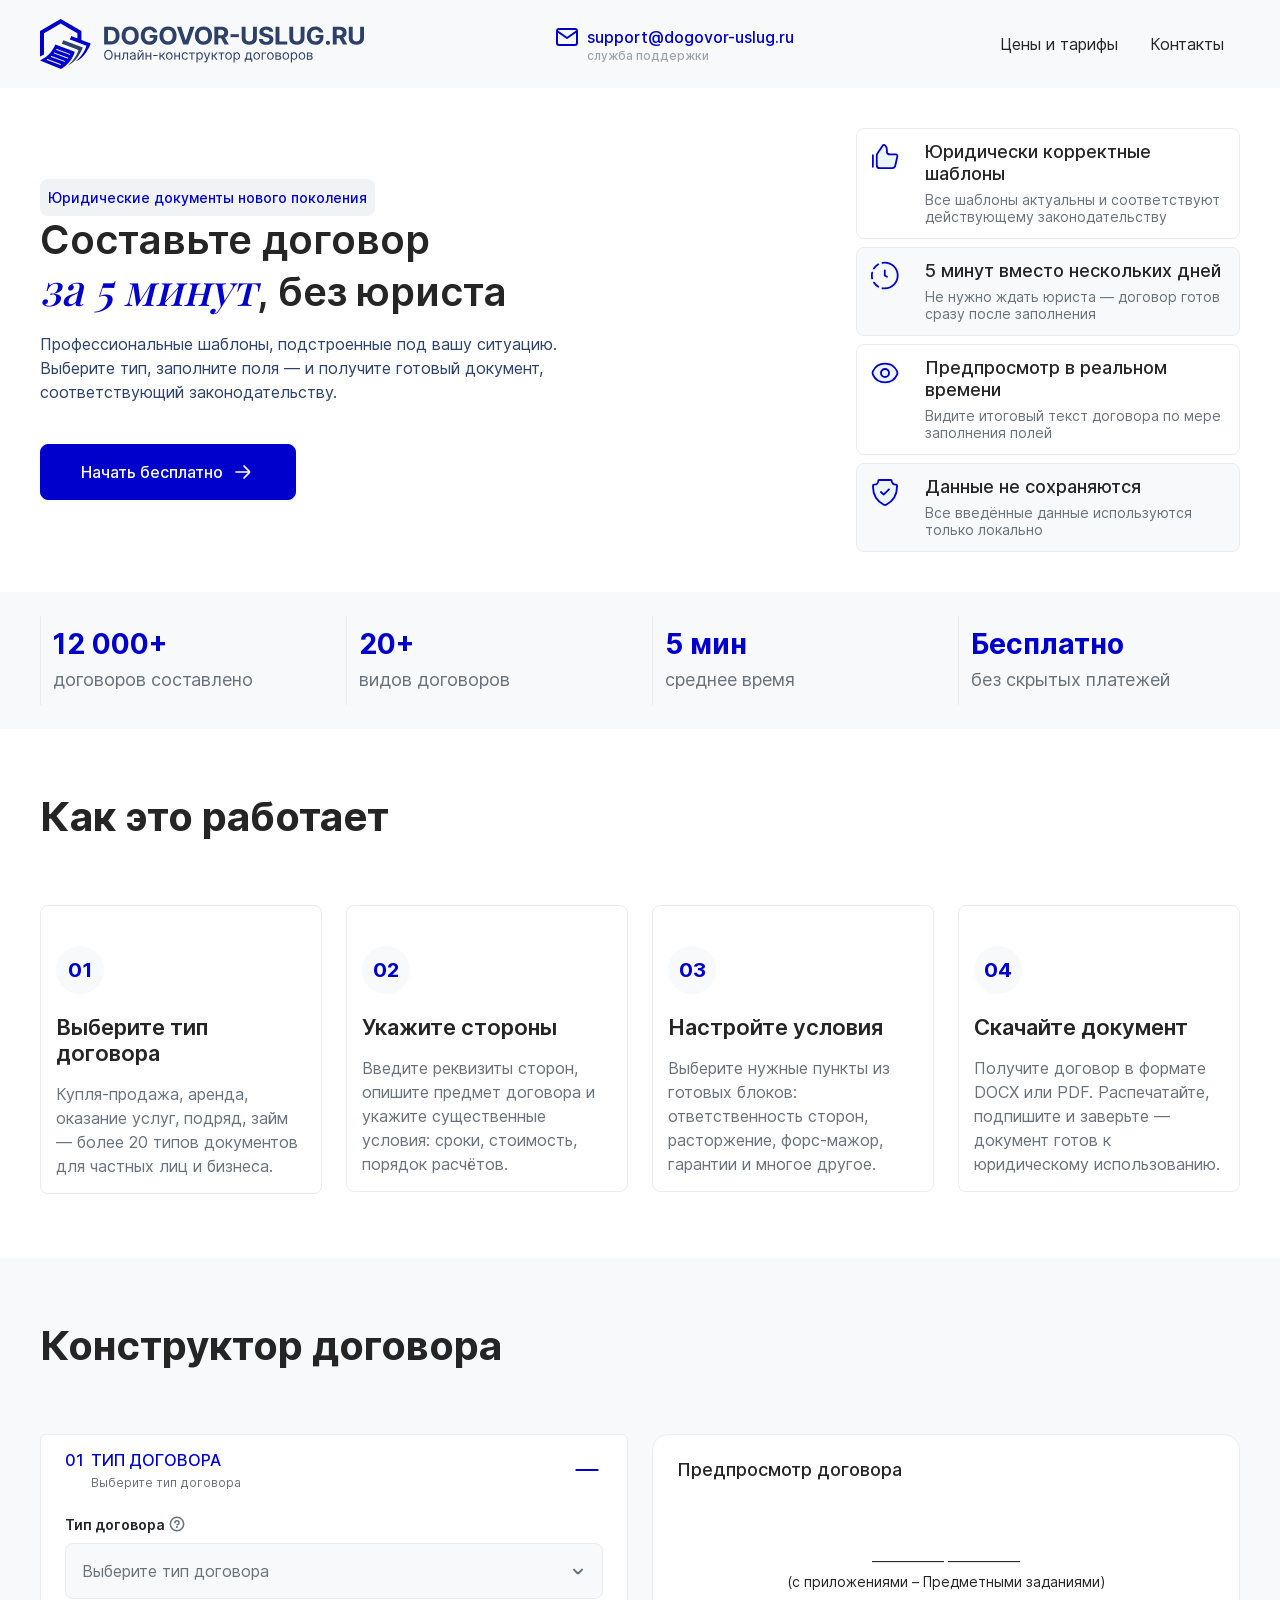
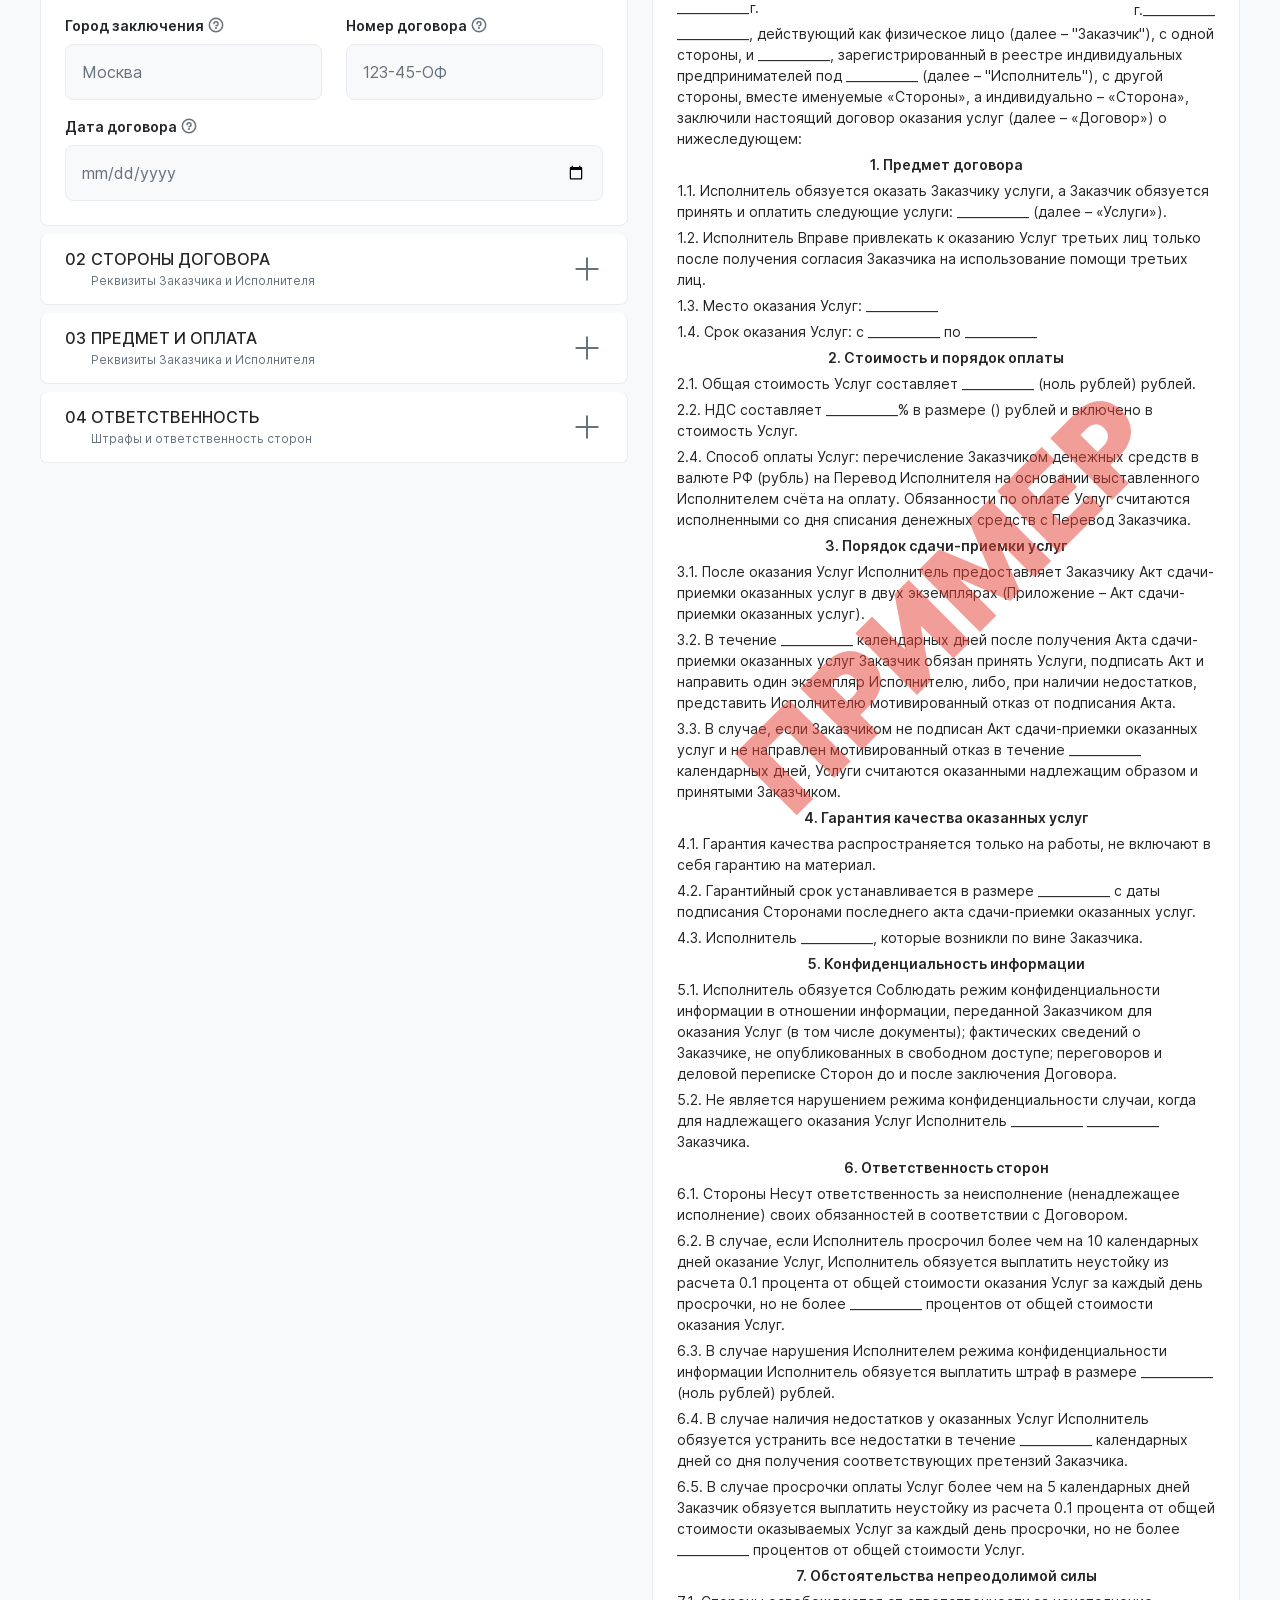
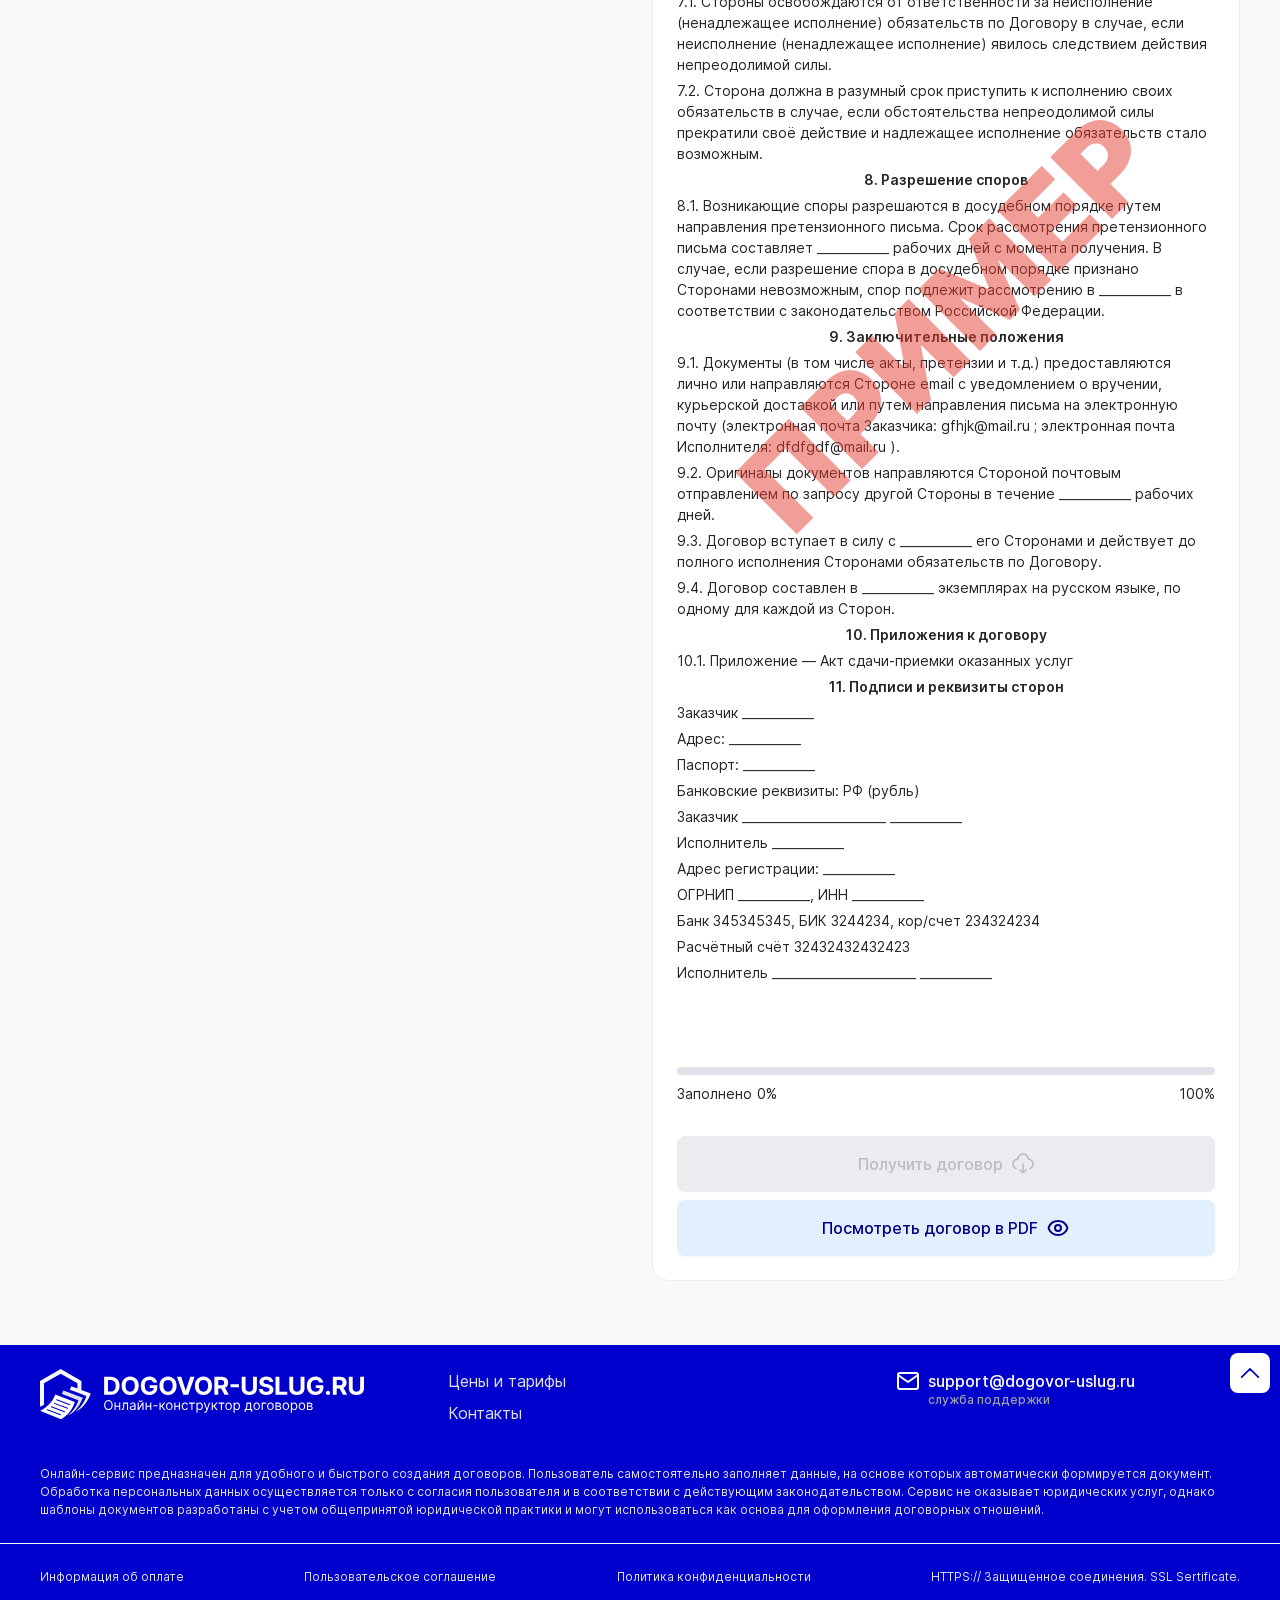
==== commit deb664d6: "fix1" ====
--- a/index.html
+++ b/index.html
@@ -78,7 +78,7 @@
               готовый документ, соответствующий законодательству.</p>
           </div>
 
-          <a href="#" class="btn btn-accent">
+          <a href="#contract-constructor" class="btn btn-accent go_to">
             <span>Начать бесплатно</span>
             <svg class="svg-icon btn-icon">
               <use xlink:href="img/sprite.svg#arrow-right"></use>
@@ -227,7 +227,7 @@
     </div>
   </section>
 
-  <section class="contract-constructor bg-light-grey p-64">
+  <section class="contract-constructor bg-light-grey p-64" id="contract-constructor">
     <div class="container">
       <div class="row">
         <div class="col-12">
@@ -483,7 +483,7 @@
 
                         <select name="possibility_select" class="select-my" data-sync="possibility_select">
                           <option value="Вправе">Вправе</option>
-                          <option value="Нет">Не вправе</option>
+                          <option value="Не вправе">Не вправе</option>
                         </select>
                       </div>
 
@@ -514,8 +514,7 @@
                           </div>
                         </div>
                         <label>
-                          <input type="date" name="delivery_time_1" required
-                            data-sync="delivery_time_1">
+                          <input type="date" name="delivery_time_1" required data-sync="delivery_time_1">
                         </label>
                       </div>
 
@@ -530,8 +529,7 @@
                           </div>
                         </div>
                         <label>
-                          <input type="date" name="delivery_time_2" required
-                            data-sync="delivery_time_2">
+                          <input type="date" name="delivery_time_2" required data-sync="delivery_time_2">
                         </label>
                       </div>
                     </div>
@@ -640,25 +638,73 @@
                         </label>
                       </div>
 
-                      <div class="col-12 col-lg-6 mb-16">
-                        <div class="label-title">Оплата по этапам<div class="tooltip-wrapper">
-                            <div class="btn-tooltip"><img src="img/question-icon.svg" alt=""></div>
-                            <div class="tooltip-box">
-                              <span>Текст поясняющий что нибудь о настоящему Договору Клиент поручает, а Исполнитель
-                                принимает на себя обязательство оказать услуги, предусмотренные соответствующим
-                                (определенным) Предметным заданием </span>
-                            </div>
-                          </div>
-                        </div>
-                        <label>
-                          <select name="payment_step_select" class="select-my" data-sync="payment_step_select">
-                            <option value="Да">Да</option>
-                           <option value="Нет">Нет</option>
-                          </select>
-                        </label>
-                      </div>
-
-                      <div class="col-12 col-lg-6 mb-16">
+
+
+                      <div class="col-12">
+                        <div class="payment-steps-block">
+                          <div class="row">
+                            <div class="col-12 mb-16">
+                              <div class="label-title">Оплата по этапам<div class="tooltip-wrapper">
+                                  <div class="btn-tooltip"><img src="img/question-icon.svg" alt=""></div>
+                                  <div class="tooltip-box">
+                                    <span>Текст поясняющий что нибудь о настоящему Договору Клиент поручает, а
+                                      Исполнитель
+                                      принимает на себя обязательство оказать услуги, предусмотренные соответствующим
+                                      (определенным) Предметным заданием </span>
+                                  </div>
+                                </div>
+                              </div>
+                              <!-- управление -->
+                              <label>
+                                <select name="payment_step_select" class="select-my" data-sync="payment_step_select">
+                                  <option value="Нет">Нет</option>
+                                  <option value="Да">Да</option>
+                                </select>
+                              </label>
+                            </div>
+                          </div>
+
+
+                          <!-- этапы -->
+                          <div class="steps-wrapper"></div>
+
+                          <a href="#" class="btn btn-accent btn-add-step w-100 mb-16">+ Добавить этап</a>
+
+
+                          <!-- шаблон этапа -->
+                          <script type="text/template" class="step-template">
+                            <div class="step-item">
+                              <div class="row">
+
+                                <div class="col-12 mb-16">
+                                  <label>
+                                    <input type="text" placeholder="Название этапа" required class="step-name">
+                                  </label>
+                                </div>
+
+                                <div class="col-12 col-lg-6 mb-16">
+                                  <label>
+                                    <input type="text" placeholder="10000" required class="step-sum">
+                                  </label>
+                                </div>
+
+                                <div class="col-12 col-lg-6 mb-16">
+                                  <label>
+                                    <input type="text" placeholder="5 дней" required class="step-date">
+                                  </label>
+                                </div>
+
+                                <div class="col-12 mb-16">
+                                  <a href="#" class="btn btn-light-blue btn-remove-step w-100">Удалить этап</a>
+                                </div>
+
+                              </div>
+                            </div>
+                          </script>
+                        </div>
+                      </div>
+
+                      <!-- <div class="col-12 col-lg-6 mb-16">
                         <div class="label-title">Название этапа<div class="tooltip-wrapper">
                             <div class="btn-tooltip"><img src="img/question-icon.svg" alt=""></div>
                             <div class="tooltip-box">
@@ -703,70 +749,11 @@
                           <input type="text" name="date_step" placeholder="5 дней после приемки" required
                             data-sync="date_step">
                         </label>
-                      </div>
+                      </div> -->
                     </div>
                   </div>
 
-                  <div class="accordion-body__wrapper">
-                    <div class="row">
-                      <div class="col-12 mb-16">
-                        <p class="font-500 text-uppercase">Приемка услуг</p>
-                      </div>
-
-                      <div class="col-12 col-lg-6 mb-16">
-                        <div class="label-title">Срок подписания акта<div class="tooltip-wrapper">
-                            <div class="btn-tooltip"><img src="img/question-icon.svg" alt=""></div>
-                            <div class="tooltip-box">
-                              <span>Текст поясняющий что нибудь о настоящему Договору Клиент поручает, а Исполнитель
-                                принимает на себя обязательство оказать услуги, предусмотренные соответствующим
-                                (определенным) Предметным заданием </span>
-                            </div>
-                          </div>
-                        </div>
-                        <label>
-                          <input type="text" name="signing_period" placeholder="5" required data-sync="signing_period">
-                        </label>
-                      </div>
-
-                      <div class="col-12 col-lg-6 mb-16">
-                        <div class="label-title">Возможность отказа
-                          <div class="tooltip-wrapper">
-                            <div class="btn-tooltip"><img src="img/question-icon.svg" alt=""></div>
-                            <div class="tooltip-box">
-                              <span>Текст поясняющий что нибудь о настоящему Договору Клиент поручает, а Исполнитель
-                                принимает на себя обязательство оказать услуги, предусмотренные соответствующим
-                                (определенным) Предметным заданием </span>
-                            </div>
-                          </div>
-                        </div>
-                        <label>
-                          <select name="possibility_of_refusal" class="select-my" data-sync="possibility_of_refusal">
-                            <option value="Да">Да</option>
-                            <option value="Hет">Hет</option>
-                          </select>
-                        </label>
-                      </div>
-
-                      <div class="col-12 mb-16">
-                        <div class="label-title">Автоматическая приемка (если не подписан акт)
-                          <div class="tooltip-wrapper">
-                            <div class="btn-tooltip"><img src="img/question-icon.svg" alt=""></div>
-                            <div class="tooltip-box">
-                              <span>Текст поясняющий что нибудь о настоящему Договору Клиент поручает, а Исполнитель
-                                принимает на себя обязательство оказать услуги, предусмотренные соответствующим
-                                (определенным) Предметным заданием </span>
-                            </div>
-                          </div>
-                        </div>
-                        <label>
-                          <select name="possibility_of_refusal" class="select-my" data-sync="possibility_of_refusal">
-                            <option value="Да">Да</option>
-                            <option value="Hет">Hет</option>
-                          </select>
-                        </label>
-                      </div>
-                    </div>
-                  </div>
+
 
                   <div class="accordion-body__wrapper">
                     <div class="row">
@@ -969,7 +956,7 @@
                         </div>
 
                         <div class="slider-range-wrapper">
-                          <div class="slider-range" data-sync="slider-range_executor"></div>
+                          <div class="slider-range" data-sync="slider-range_executor" data-format="percent"></div>
                         </div>
 
                         <div class="text-xsmall color-grey">
@@ -1007,7 +994,7 @@
                         </div>
 
                         <div class="slider-range-wrapper">
-                          <div class="slider-range" data-sync="slider-range_contractor"></div>
+                          <div class="slider-range" data-sync="slider-range_contractor" data-format="percent"></div>
                         </div>
 
                         <div class="text-xsmall color-grey">
@@ -1260,9 +1247,71 @@
                           </div>
                         </div>
                         <label>
-                          <select name="acceptance_certificate" class="select-my" data-sync="acceptance_certificate">
+                          <select name="acceptance_certificate" class="select-my" data-sync="acceptance_certificate"
+                            data-toggle="acceptance-block" data-toggle-value="Акт сдачи-приемки оказанных услуг">
                             <option value="Акт сдачи-приемки оказанных услуг">Акт сдачи-приемки оказанных услуг</option>
                             <option value="Нет">Нет</option>
+                          </select>
+                        </label>
+                      </div>
+                    </div>
+                  </div>
+
+                  <div class="accordion-body__wrapper conditional-block" data-toggle-target="acceptance-block">
+                    <div class="row">
+                      <div class="col-12 mb-16">
+                        <p class="font-500 text-uppercase">Приемка услуг</p>
+                      </div>
+
+                      <div class="col-12 col-lg-6 mb-16">
+                        <div class="label-title">Срок подписания акта<div class="tooltip-wrapper">
+                            <div class="btn-tooltip"><img src="img/question-icon.svg" alt=""></div>
+                            <div class="tooltip-box">
+                              <span>Текст поясняющий что нибудь о настоящему Договору Клиент поручает, а Исполнитель
+                                принимает на себя обязательство оказать услуги, предусмотренные соответствующим
+                                (определенным) Предметным заданием </span>
+                            </div>
+                          </div>
+                        </div>
+                        <label>
+                          <input type="text" name="signing_period" placeholder="5" required data-sync="signing_period">
+                        </label>
+                      </div>
+
+                      <div class="col-12 col-lg-6 mb-16">
+                        <div class="label-title">Возможность отказа
+                          <div class="tooltip-wrapper">
+                            <div class="btn-tooltip"><img src="img/question-icon.svg" alt=""></div>
+                            <div class="tooltip-box">
+                              <span>Текст поясняющий что нибудь о настоящему Договору Клиент поручает, а Исполнитель
+                                принимает на себя обязательство оказать услуги, предусмотренные соответствующим
+                                (определенным) Предметным заданием </span>
+                            </div>
+                          </div>
+                        </div>
+                        <label>
+                          <select name="possibility_of_refusal" class="select-my" data-sync="possibility_of_refusal">
+                            <option value="Да">Да</option>
+                            <option value="Hет">Hет</option>
+                          </select>
+                        </label>
+                      </div>
+
+                      <div class="col-12 mb-16">
+                        <div class="label-title">Автоматическая приемка (если не подписан акт)
+                          <div class="tooltip-wrapper">
+                            <div class="btn-tooltip"><img src="img/question-icon.svg" alt=""></div>
+                            <div class="tooltip-box">
+                              <span>Текст поясняющий что нибудь о настоящему Договору Клиент поручает, а Исполнитель
+                                принимает на себя обязательство оказать услуги, предусмотренные соответствующим
+                                (определенным) Предметным заданием </span>
+                            </div>
+                          </div>
+                        </div>
+                        <label>
+                          <select name="automatic_acceptance" class="select-my" data-sync="automatic_acceptance">
+                            <option value="Да">Да</option>
+                            <option value="Hет">Hет</option>
                           </select>
                         </label>
                       </div>
@@ -1360,7 +1409,7 @@
 
               </div>
             </div>
-           
+
           </div>
         </div>
 
@@ -1408,15 +1457,21 @@
                   class="nput-value-text" data-vat-output="total_cost" data-rate="nds_cost"></span> (<span
                   class="input-value-text input-value-text-text" data-vat-output-text="total_cost"
                   data-rate="nds_cost"></span>) рублей и включено в стоимость Услуг.</p>
-              <p>2.3. Заказчик оплачивает Услуги согласно этапам:</p>
-              <p>2.3.1. Первый этап стоимостью <span class="input-value-text" data-output="sum_step"></span> (<span
-                  class="input-value-text" data-output-text="sum_step"></span>) рублей оплачивается в течение <span
-                  class="input-value-text" data-output="date_step"></span>
-                рабочих дней c момента приемки этапа Услуг.</p>
-              <p>2.3.2. Второй этап стоимостью <span class="input-value-text" data-output="sum_step_2"></span> (<span
-                  class="input-value-text" data-output-text="sum_step_2"></span>) рублей оплачивается в течение <span
-                  class="input-value-text" data-output="date_step_2"></span>
-                рабочих дней c момента приемки этапа Услуг.</p>
+
+
+              <div data-output="steps_text">
+                <p>2.3. Заказчик оплачивает Услуги согласно этапам:</p>
+                <p>2.3.1. <span class="input-value-text" data-output="name_step"></span> стоимостью <span
+                    class="input-value-text" data-output="sum_step"></span> (<span class="input-value-text"
+                    data-output-text="sum_step"></span>) рублей оплачивается в течение <span class="input-value-text"
+                    data-output="date_step"></span>
+                  рабочих дней c момента приемки этапа Услуг.</p>
+                <p>2.3.2. <span class="input-value-text" data-output="name_step_2"></span> стоимостью <span class="input-value-text" data-output="sum_step_2"></span> (<span
+                    class="input-value-text" data-output-text="sum_step_2"></span>) рублей оплачивается в течение <span
+                    class="input-value-text" data-output="date_step_2"></span>
+                  рабочих дней c момента приемки этапа Услуг.</p>
+              </div>
+
               <p>2.4. Способ оплаты Услуг: перечисление Заказчиком денежных средств в валюте <span
                   class="input-value-text" data-output="currency_select"></span> на <span class="input-value-text"
                   data-output="variable_payment_select"></span>
@@ -1522,21 +1577,22 @@
 
 
               <p class="text-center font-600">11. Подписи и реквизиты сторон</p>
-              <p>Заказчик <span class="input-value-text" data-output="customer_signature"></span></p>
-              <p>Адрес: fghgfh</p>
-              <p>Паспорт: 345345</p>
-              <p>Банковские реквизиты: 34543534543</p>
-
-              <p>Заказчик________________________ <span class="input-value-text"
-                  data-output="customer_signature"></span></p>
-              <p>Исполнитель <span class="input-value-text" data-output="contractor_signature"></span></p>
-              <p>Адрес регистрации: 394000, Воронежская обл, г Воронеж</p>
-              <p>ОГРНИП 321344300014660, ИНН 343103403498</p>
+              <p>Заказчик <span class="input-value-text" data-output="name_customer"></span></p>
+              <p>Адрес: <span class="input-value-text" data-output="city_imprisonment"></span></p>
+              <p>Паспорт: <span class="input-value-text" data-output="document_customer"></span></p>
+              <p>Банковские реквизиты: <span class="input-value-text" data-output="currency_select"></span></p>
+
+              <p>Заказчик ________________________ <span class="input-value-text" data-output="name_customer"></span>
+              </p>
+              <p>Исполнитель <span class="input-value-text" data-output="name_executor"></span></p>
+              <p>Адрес регистрации: <span class="input-value-text" data-output="address_executor"></span></p>
+              <p>ОГРНИП <span class="input-value-text" data-output="document_executor"></span>, ИНН <span
+                  class="input-value-text" data-output="document_executor"></span></p>
               <p>Банк 345345345, БИК 3244234, кор/счет 234324234</p>
               <p>Расчётный счёт 32432432432423</p>
 
-              <p>Исполнитель________________________ <span class="input-value-text"
-                  data-output="contractor_signature"></span></p>
+              <p>Исполнитель ________________________ <span class="input-value-text" data-output="name_executor"></span>
+              </p>
 
             </div>
 
@@ -1545,7 +1601,7 @@
                 <div class="completed-line__wrapper">
                   <div class="completed-line__progress"></div>
                 </div>
-                <p>Заполнено<span>20%</span></p>
+                <p>Заполнено<span></span></p>
                 <p>100%</p>
               </div>
 
--- a/css/main.css
+++ b/css/main.css
@@ -90,7 +90,7 @@
   left: 0;
   top: 0;
   height: 100%;
-  width: 20%;
+  width: 0;
   background: #0000CD;
   border-radius: 10px;
   -webkit-transition: 0.3s ease;
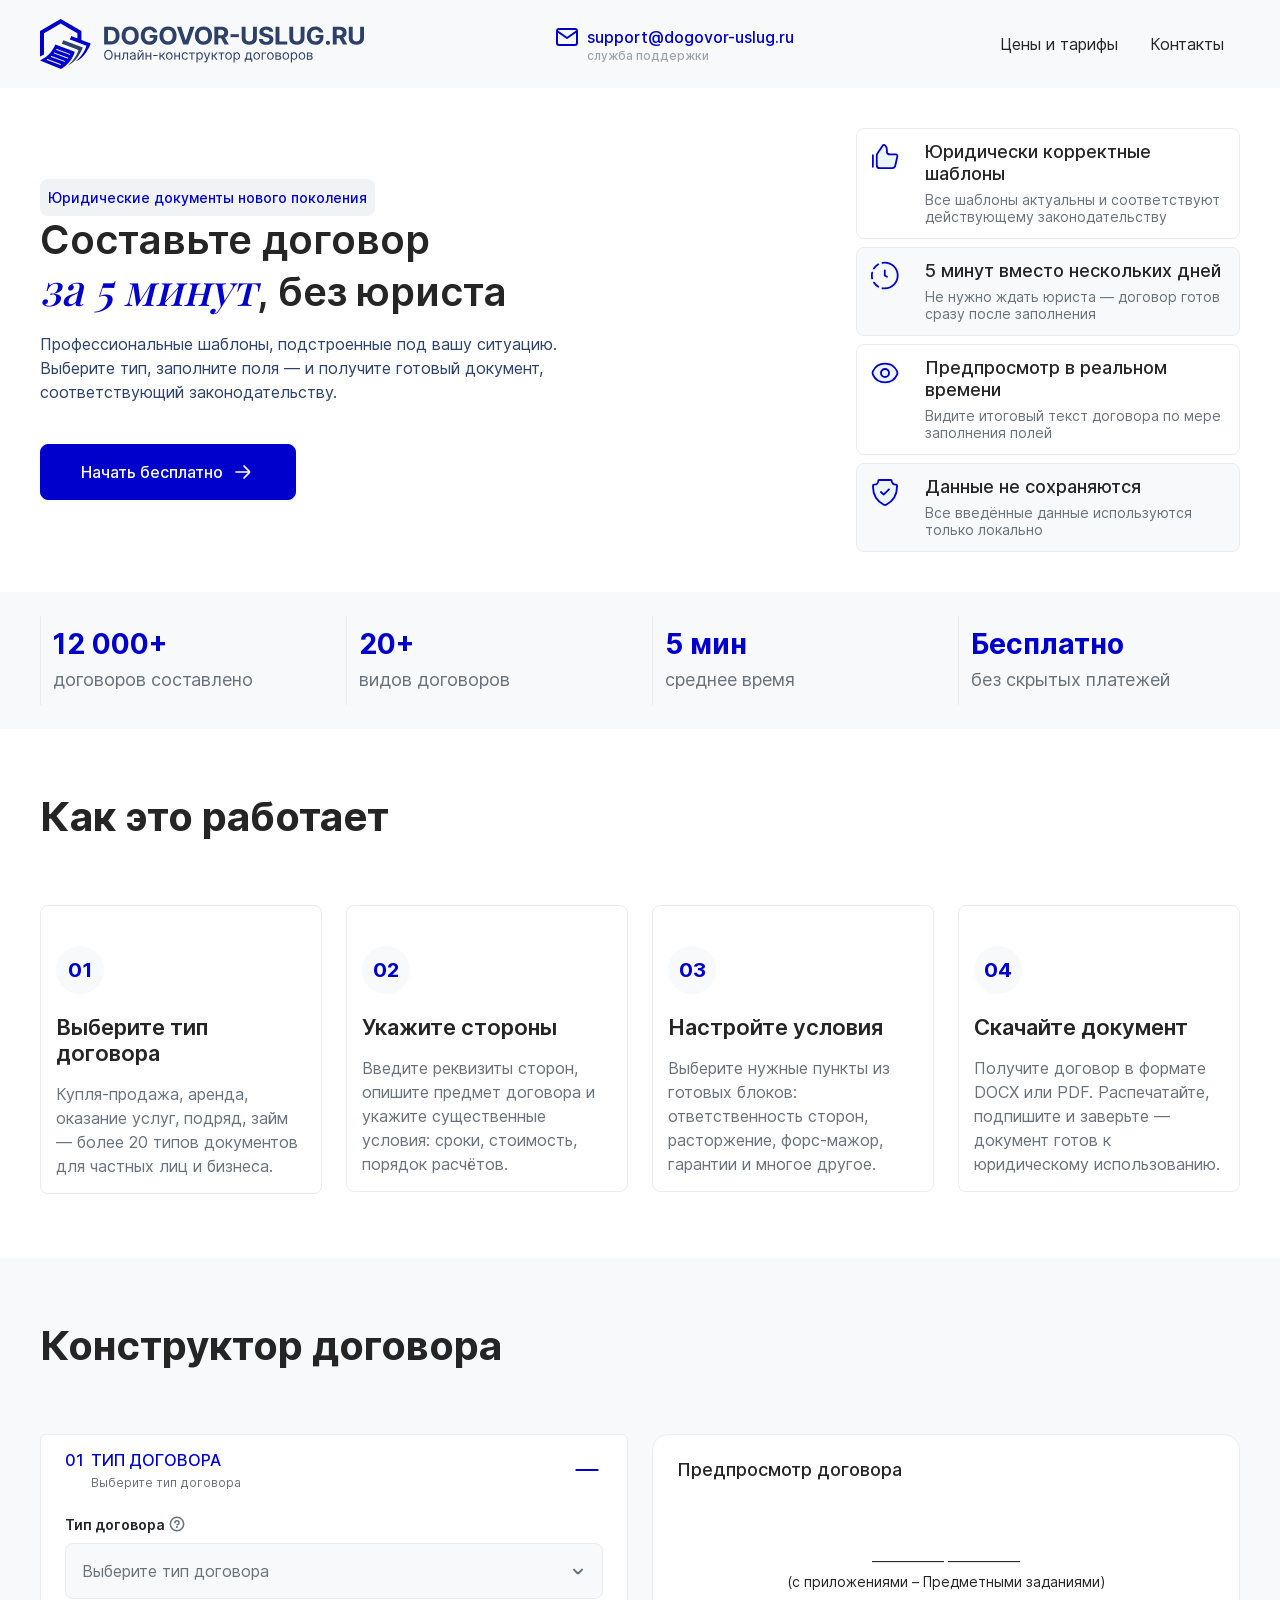
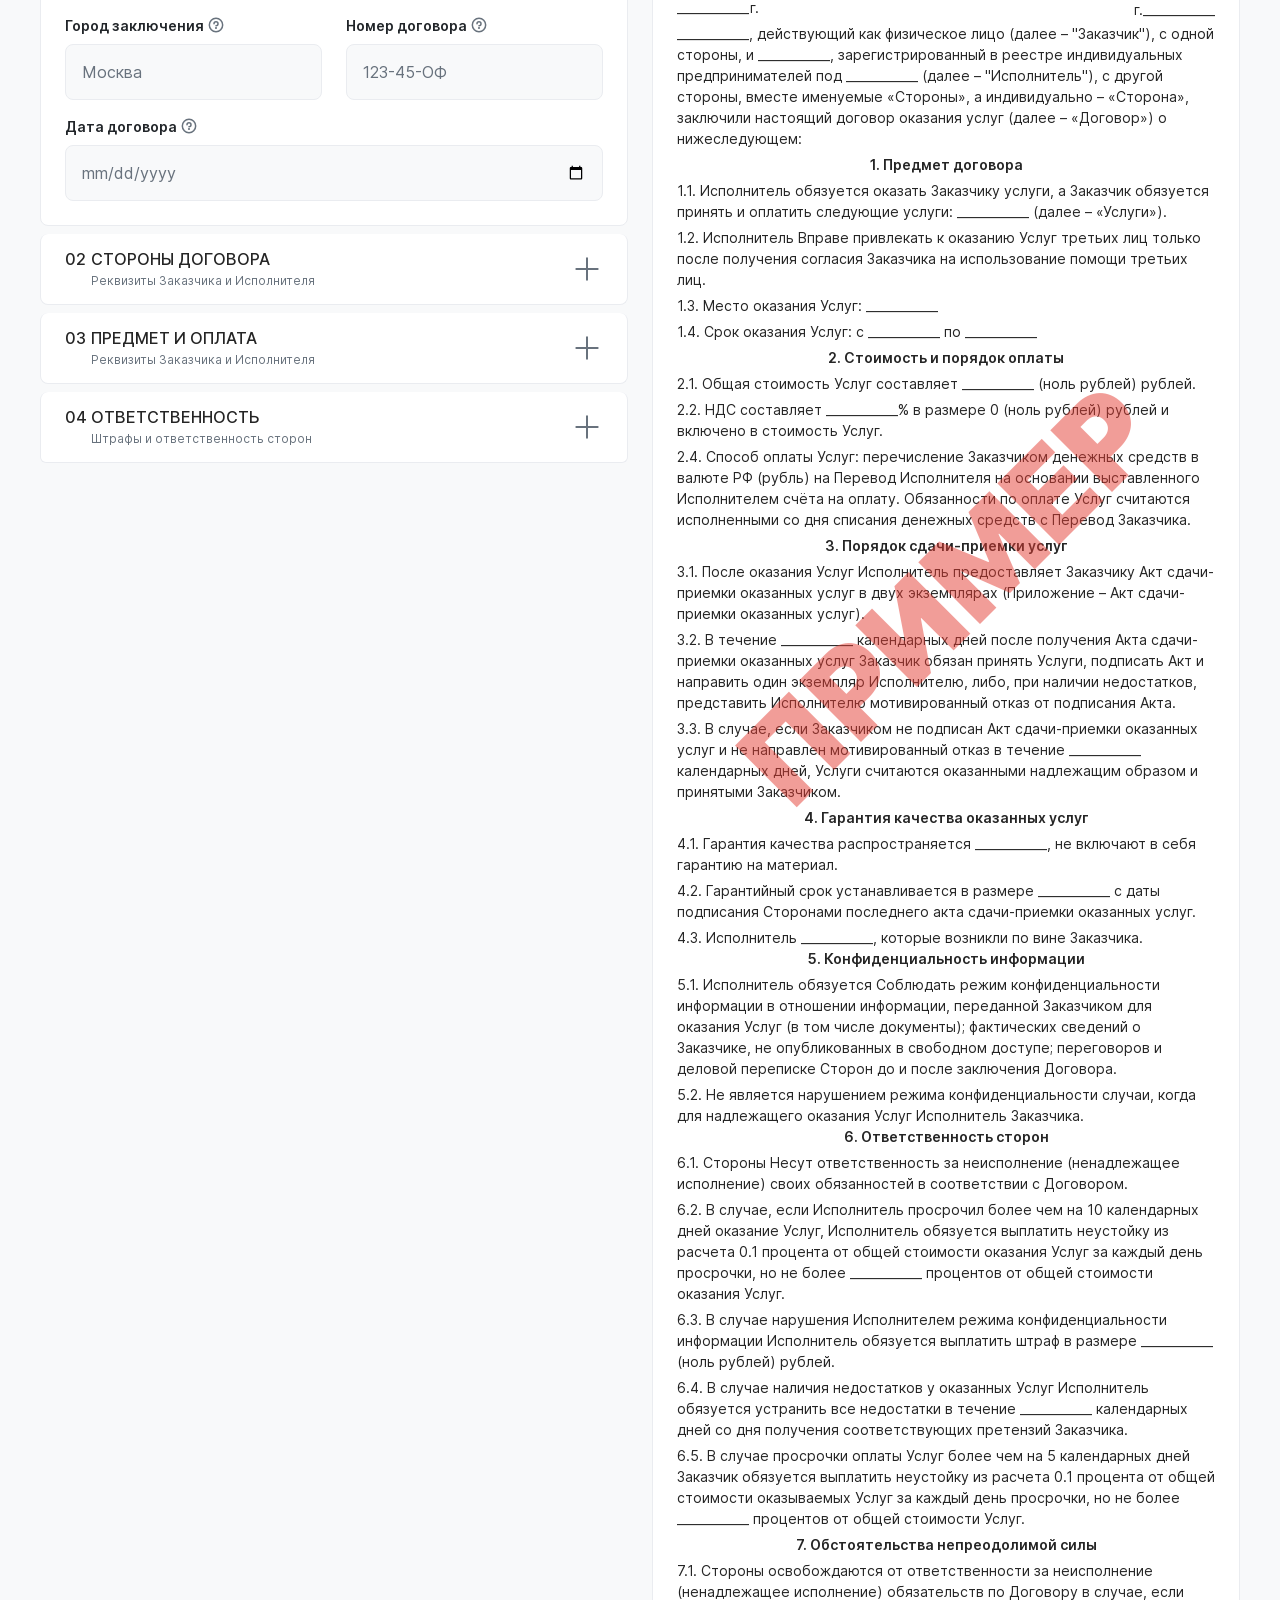
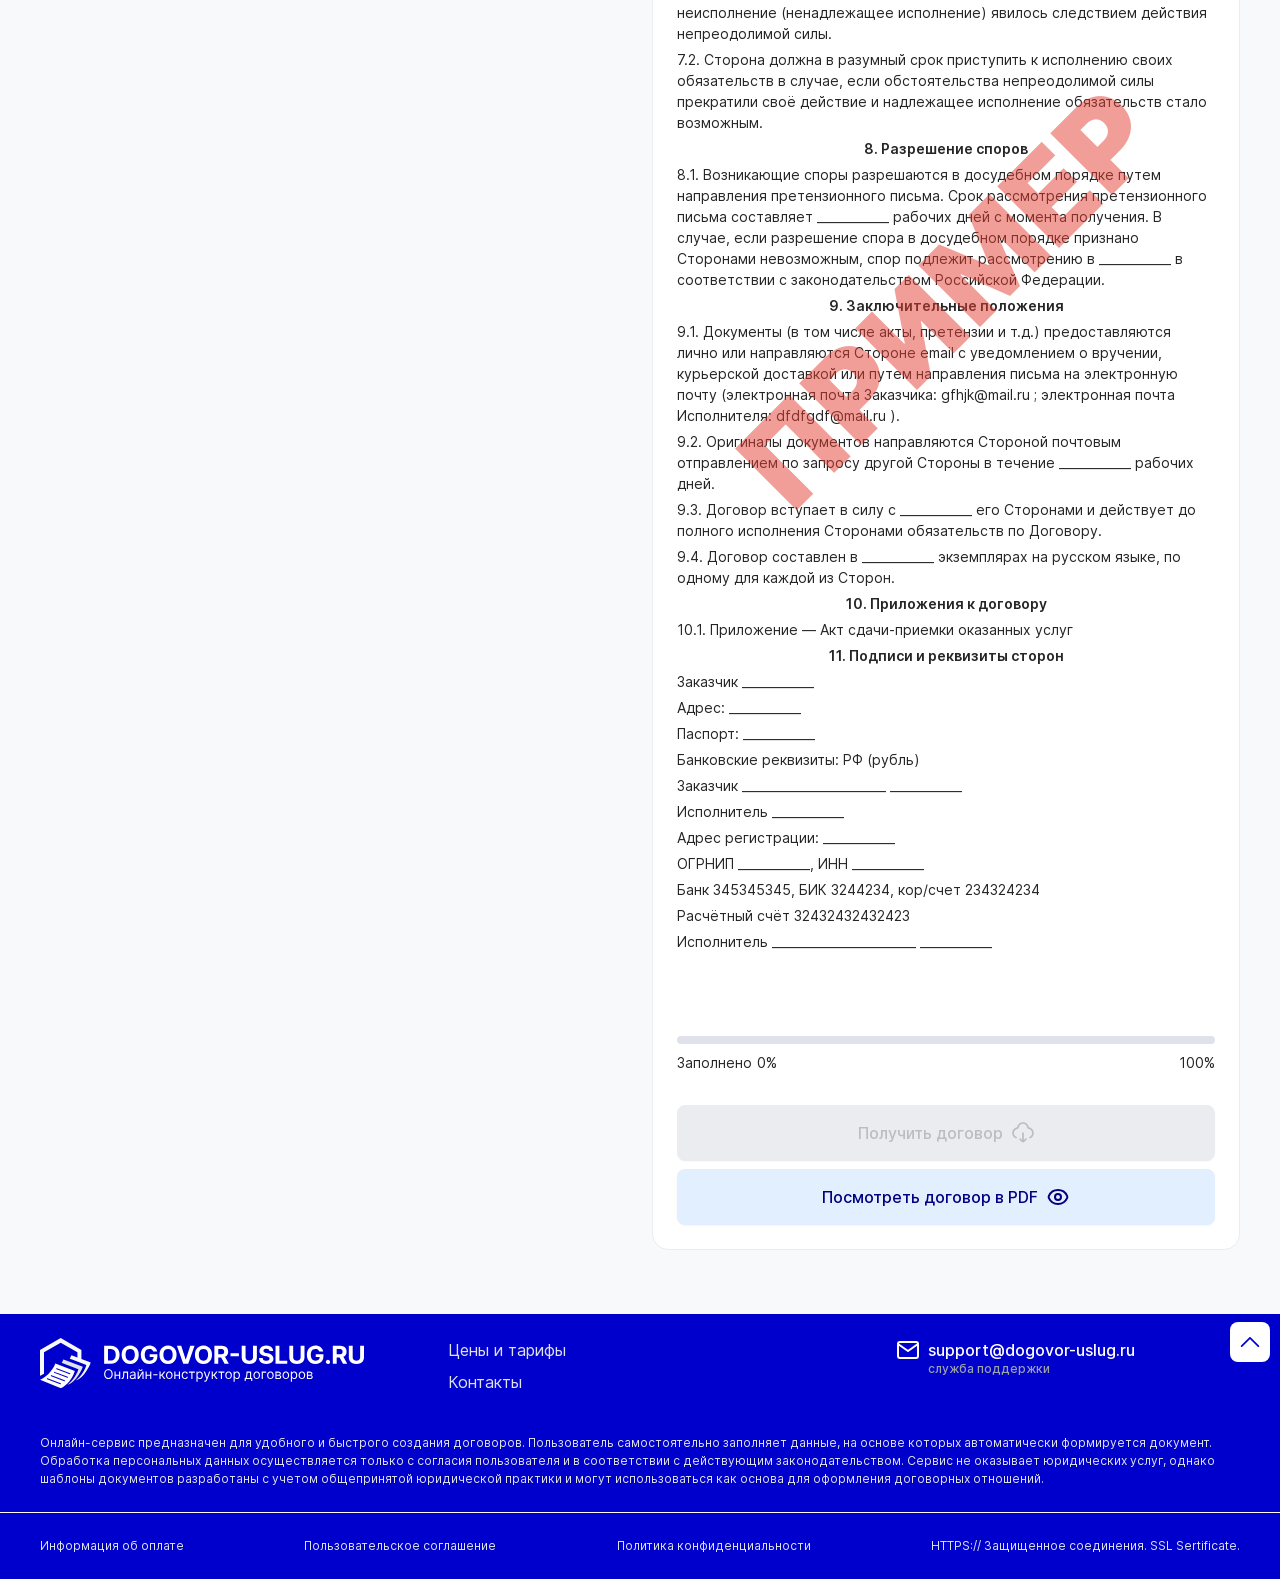
==== commit 200f24ac: "all edit" ====
--- a/index.html
+++ b/index.html
@@ -445,8 +445,8 @@
                   <span class="accordion-button__subtitle">Реквизиты Заказчика и Исполнителя</span>
                 </button>
               </div>
-              <div id="collapseThree" class="accordion-collapse collapse" aria-labelledby="headingThree" role="region"
-                data-bs-parent="#accordionExample">
+              <div id="collapseThree" class="accordion-collapse collapse" aria-labelledby="headingThree"
+                role="region" data-bs-parent="#accordionExample">
                 <div class="accordion-body">
                   <div class="accordion-body__wrapper">
                     <div class="row">
@@ -643,7 +643,7 @@
                       <div class="col-12">
                         <div class="payment-steps-block">
                           <div class="row">
-                            <div class="col-12 mb-16">
+                            <div class="col-12">
                               <div class="label-title">Оплата по этапам<div class="tooltip-wrapper">
                                   <div class="btn-tooltip"><img src="img/question-icon.svg" alt=""></div>
                                   <div class="tooltip-box">
@@ -808,7 +808,7 @@
                           </div>
                         </div>
                         <label>
-                          <input type="text" name="warranty_description" placeholder="5" required
+                          <input type="text" name="warranty_description" placeholder="Только на работы" required
                             data-sync="warranty_description">
                         </label>
                       </div>
@@ -853,40 +853,6 @@
                             <option value="Соблюдать">Соблюдать</option>
                             <option value="Hе соблюдать">Hе соблюдать</option>
                           </select>
-                        </label>
-                      </div>
-
-                      <div class="col-12 mb-16">
-                        <div class="label-title">Можно ли передавать данные третьим лицам
-                          <div class="tooltip-wrapper">
-                            <div class="btn-tooltip"><img src="img/question-icon.svg" alt=""></div>
-                            <div class="tooltip-box">
-                              <span>Текст поясняющий что нибудь о настоящему Договору Клиент поручает, а Исполнитель
-                                принимает на себя обязательство оказать услуги, предусмотренные соответствующим
-                                (определенным) Предметным заданием </span>
-                            </div>
-                          </div>
-                        </div>
-                        <label>
-                          <input type="text" name="data_parties" placeholder="Передает информацию третьим лицам"
-                            required data-sync="data_parties">
-                        </label>
-                      </div>
-
-                      <div class="col-12 mb-16">
-                        <div class="label-title">Требуется ли согласие
-                          <div class="tooltip-wrapper">
-                            <div class="btn-tooltip"><img src="img/question-icon.svg" alt=""></div>
-                            <div class="tooltip-box">
-                              <span>Текст поясняющий что нибудь о настоящему Договору Клиент поручает, а Исполнитель
-                                принимает на себя обязательство оказать услуги, предусмотренные соответствующим
-                                (определенным) Предметным заданием </span>
-                            </div>
-                          </div>
-                        </div>
-                        <label>
-                          <input type="text" name="consent_required" placeholder="После получения согласия" required
-                            data-sync="consent_required">
                         </label>
                       </div>
 
@@ -906,8 +872,8 @@
                 </button>
               </div>
 
-              <div id="collapseFour" class="accordion-collapse collapse" aria-labelledby="headingFour" role="region"
-                data-bs-parent="#accordionExample">
+              <div id="collapseFour" class="accordion-collapse collapse" aria-labelledby="headingFour"
+                role="region" data-bs-parent="#accordionExample">
                 <div class="accordion-body">
                   <div class="accordion-body__wrapper">
                     <div class="row">
@@ -956,7 +922,8 @@
                         </div>
 
                         <div class="slider-range-wrapper">
-                          <div class="slider-range" data-sync="slider-range_executor" data-format="percent"></div>
+                          <div class="slider-range" data-target="slider-range_executor"></div>
+                          <input type="hidden" data-sync="slider-range_executor">
                         </div>
 
                         <div class="text-xsmall color-grey">
@@ -994,7 +961,8 @@
                         </div>
 
                         <div class="slider-range-wrapper">
-                          <div class="slider-range" data-sync="slider-range_contractor" data-format="percent"></div>
+                          <div class="slider-range" data-target="slider-range_contractor"></div>
+                          <input type="hidden" data-sync="slider-range_contractor">
                         </div>
 
                         <div class="text-xsmall color-grey">
@@ -1453,8 +1421,9 @@
 
               <p>2.1. Общая стоимость Услуг составляет <span class="input-value-text" data-output="total_cost"></span>
                 (<span class="input-value-text input-value-text-text" data-output-text="total_cost"></span>) рублей.</p>
+
               <p>2.2. НДС составляет <span class="input-value-text" data-output="nds_cost"></span>% в размере <span
-                  class="nput-value-text" data-vat-output="total_cost" data-rate="nds_cost"></span> (<span
+                  class="input-value-text" data-vat-output="total_cost" data-rate="nds_cost"></span> (<span
                   class="input-value-text input-value-text-text" data-vat-output-text="total_cost"
                   data-rate="nds_cost"></span>) рублей и включено в стоимость Услуг.</p>
 
@@ -1466,9 +1435,10 @@
                     data-output-text="sum_step"></span>) рублей оплачивается в течение <span class="input-value-text"
                     data-output="date_step"></span>
                   рабочих дней c момента приемки этапа Услуг.</p>
-                <p>2.3.2. <span class="input-value-text" data-output="name_step_2"></span> стоимостью <span class="input-value-text" data-output="sum_step_2"></span> (<span
-                    class="input-value-text" data-output-text="sum_step_2"></span>) рублей оплачивается в течение <span
-                    class="input-value-text" data-output="date_step_2"></span>
+                <p>2.3.2. <span class="input-value-text" data-output="name_step_2"></span> стоимостью <span
+                    class="input-value-text" data-output="sum_step_2"></span> (<span class="input-value-text"
+                    data-output-text="sum_step_2"></span>) рублей оплачивается в течение <span class="input-value-text"
+                    data-output="date_step_2"></span>
                   рабочих дней c момента приемки этапа Услуг.</p>
               </div>
 
@@ -1493,25 +1463,34 @@
                 отказ в течение <span class="input-value-text" data-output="signing_period"></span> календарных дней,
                 Услуги считаются оказанными надлежащим образом и принятыми Заказчиком.</p>
 
-              <p class="text-center font-600">4. Гарантия качества оказанных услуг</p>
-
-              <p>4.1. Гарантия качества распространяется только на работы, не включают в себя гарантию на материал.</p>
-              <p>4.2. Гарантийный срок устанавливается в размере <span class="input-value-text"
-                  data-output="warranty_period"></span> с даты подписания Сторонами последнего акта
-                сдачи-приемки оказанных услуг.</p>
-              <p>4.3. Исполнитель <span class="input-value-text" data-output="warranty_exceptions"></span>, которые
-                возникли по вине Заказчика.</p>
-
-              <p class="text-center font-600">5. Конфиденциальность информации</p>
-
-              <p>5.1. Исполнитель обязуется <span class="input-value-text" data-output="confidentiality_select"></span>
-                режим конфиденциальности информации в отношении информации,
-                переданной Заказчиком для оказания Услуг (в том числе документы); фактических сведений о Заказчике, не
-                опубликованных в свободном доступе; переговоров и деловой переписке Сторон до и после заключения
-                Договора.</p>
-              <p>5.2. Не является нарушением режима конфиденциальности случаи, когда для надлежащего оказания Услуг
-                Исполнитель <span class="input-value-text" data-output="data_parties"></span> <span
-                  class="input-value-text" data-output="consent_required"></span> Заказчика.</p>
+
+              <div class="warranty-text w-100">
+                <p class="text-center font-600">4. Гарантия качества оказанных услуг</p>
+
+                <p>4.1. Гарантия качества распространяется <span class="input-value-text"
+                    data-output="warranty_description"></span>, не включают в себя гарантию на материал.
+                </p>
+                <p>4.2. Гарантийный срок устанавливается в размере <span class="input-value-text"
+                    data-output="warranty_period"></span> с даты подписания Сторонами последнего акта
+                  сдачи-приемки оказанных услуг.</p>
+                <p>4.3. Исполнитель <span class="input-value-text" data-output="warranty_exceptions"></span>, которые
+                  возникли по вине Заказчика.</p>
+              </div>
+
+              <div class="confidentiality-text w-100">
+                <p class="text-center font-600">5. Конфиденциальность информации</p>
+
+                <p>5.1. Исполнитель обязуется <span class="input-value-text"
+                    data-output="confidentiality_select"></span>
+                  режим конфиденциальности информации в отношении информации,
+                  переданной Заказчиком для оказания Услуг (в том числе документы); фактических сведений о Заказчике, не
+                  опубликованных в свободном доступе; переговоров и деловой переписке Сторон до и после заключения
+                  Договора.</p>
+                <p>5.2. Не является нарушением режима конфиденциальности случаи, когда для надлежащего оказания Услуг
+                  Исполнитель <span class="input-value-text" data-output="data_parties"></span> <span
+                    class="input-value-text" data-output="consent_required"></span> Заказчика.</p>
+              </div>
+
 
               <p class="text-center font-600">6. Ответственность сторон</p>
 
--- a/css/main.css
+++ b/css/main.css
@@ -340,6 +340,14 @@
   display: none;
 }
 
+.btn-add-step {
+  display: none;
+}
+
+.steps-wrapper {
+  margin-top: 16px;
+}
+
 .slider-range-wrapper {
   position: relative;
   padding-top: 58px;
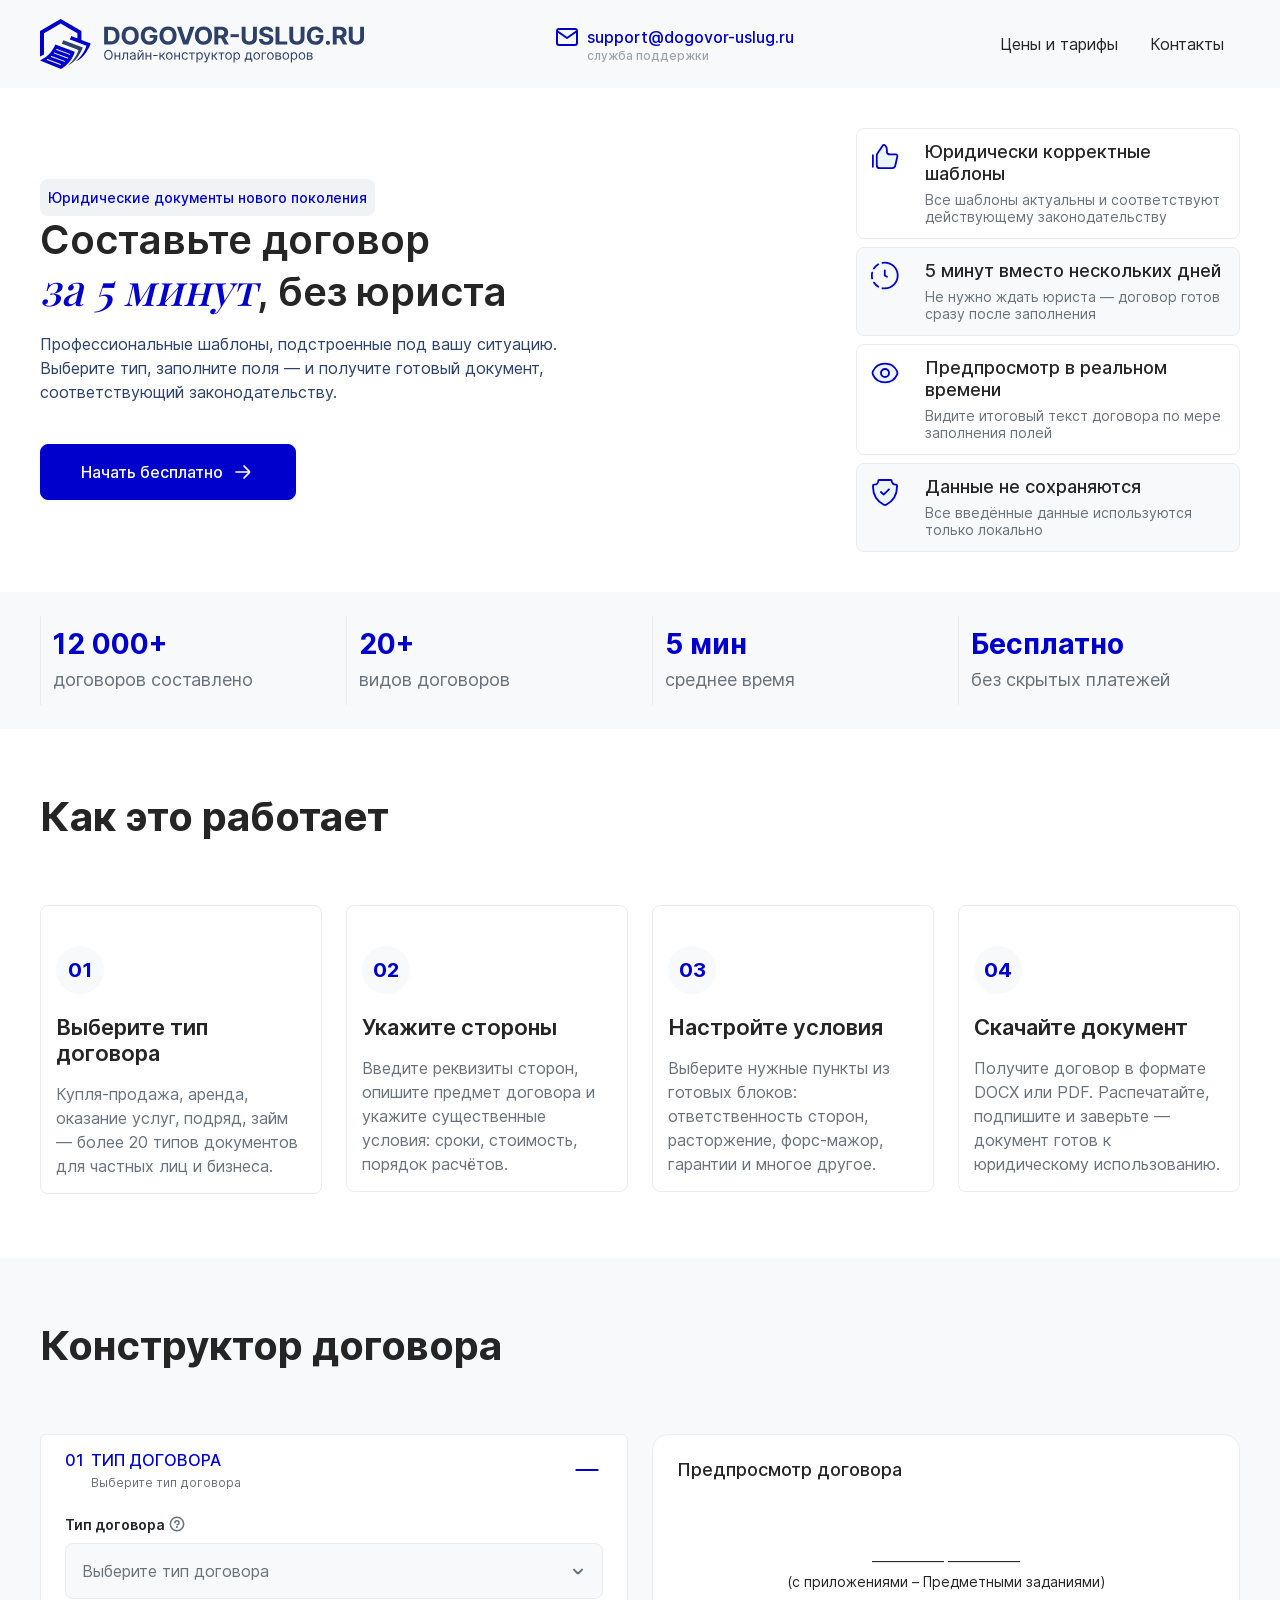
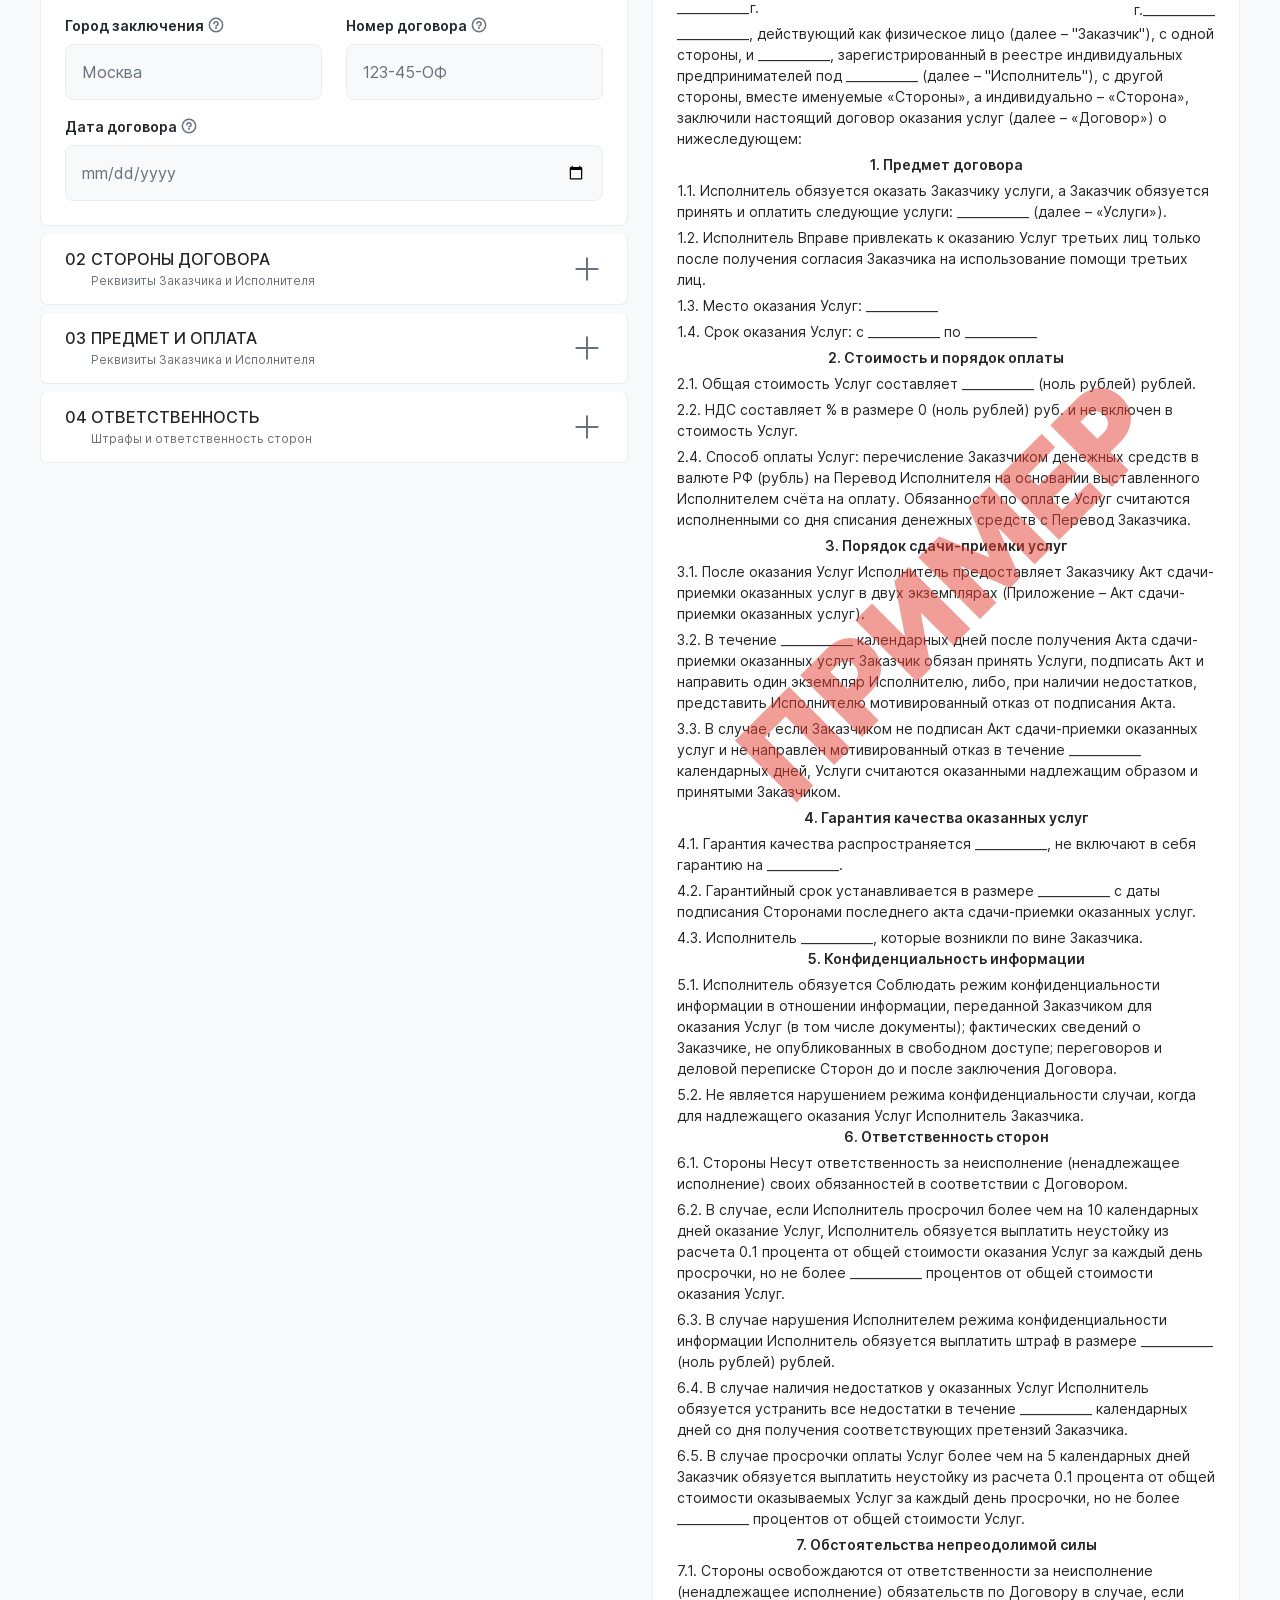
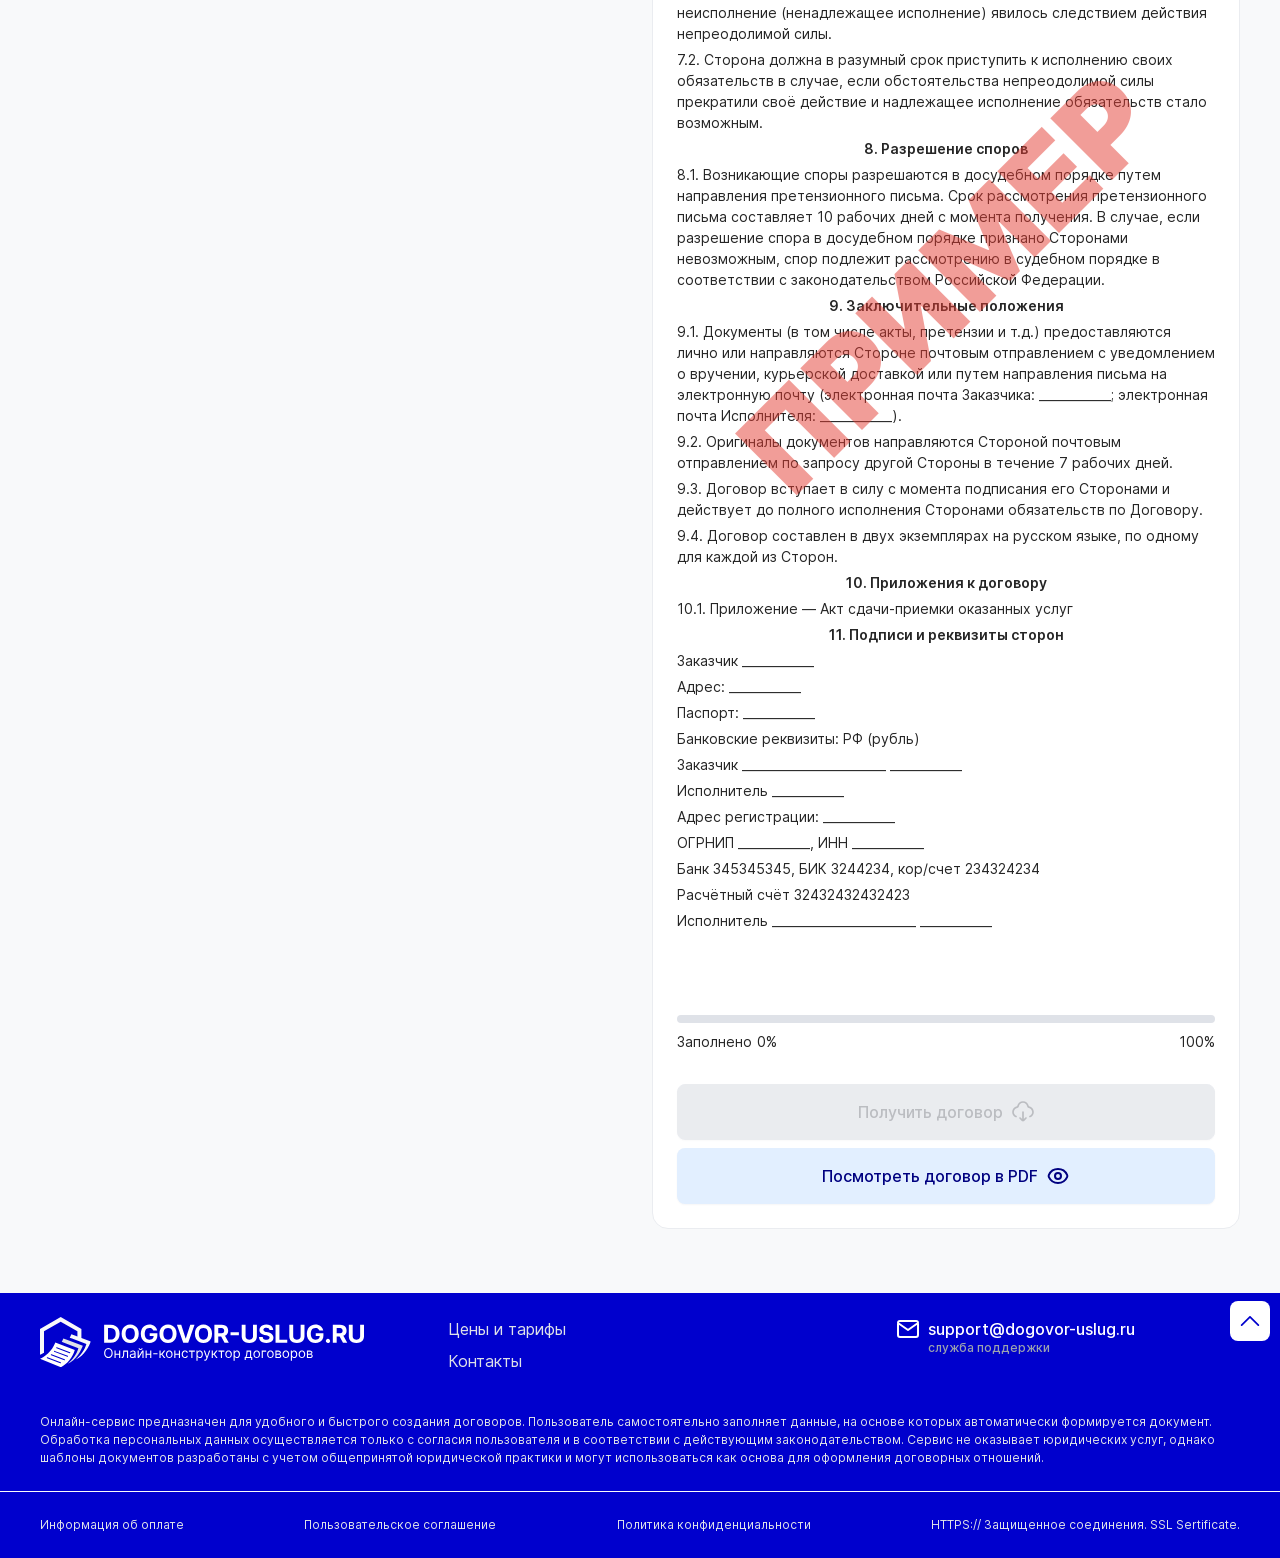
==== commit b67b9b5a: "edit 2 Co-authored-by: Copilot <copilot@github.com>" ====
--- a/index.html
+++ b/index.html
@@ -341,96 +341,161 @@
                 <div class="accordion-body">
 
 
+                  <!-- =========================
+  ЗАКАЗЧИК
+========================= -->
                   <div class="accordion-body__wrapper w-100 participant-block" data-role="customer">
 
                     <div class="row">
+
                       <div class="col-12 mb-16">
                         <p class="font-500 text-uppercase">Заказчик</p>
                       </div>
 
+                      <!-- Тип -->
                       <div class="col-12 col-lg-6 mb-16">
                         <div class="label-title">Тип</div>
                         <label>
-                          <select class="select-my participant-type" name="type_customer" data-sync="type_customer">
+                          <select class="select-my participant-type" data-sync="type_customer">
                             <option value="Физ. лицо">Физ. лицо</option>
                             <option value="ИП">ИП</option>
                             <option value="Самозанятый">Самозанятый</option>
                             <option value="Юр. лицо">Юр. лицо</option>
+                            <option value="Иностранный гражданин">Иностранный гражданин</option>
                           </select>
                         </label>
                       </div>
 
+                      <!-- ФИО / Название -->
                       <div class="col-12 col-lg-6 mb-16">
                         <div class="label-title field-name-label">ФИО / Наименование</div>
                         <label>
-                          <input type="text" name="name_customer" class="field-name-input"
-                            placeholder="Иванов Иван Иванович" required data-sync="name_customer">
-                        </label>
-                      </div>
-
+                          <input type="text" data-field="name" placeholder="Иванов Иван Иванович"
+                            data-sync="name_customer">
+                        </label>
+                      </div>
+
+                      <!-- ИНН -->
                       <div class="col-12 col-lg-6 mb-16">
                         <div class="label-title">ИНН</div>
                         <label>
-                          <input type="text" name="inn_customer" placeholder="21217371637" required
-                            data-sync="inn_customer">
-                          <span class="error-text"><img src="img/error-icon-min.svg" alt="">Ошибка</span>
-                        </label>
-                      </div>
-
-                      <div class="col-12 col-lg-6">
-                        <div class="label-title field-doc-label">Паспорт / ОГРН</div>
-                        <label>
-                          <input type="text" name="document_customer" placeholder="32-32-32" required
-                            data-sync="document_customer" class="field-doc-input">
-                        </label>
-                      </div>
-                    </div>
-
+                          <input type="text" data-field="inn" placeholder="21217371637" data-sync="inn_customer">
+                        </label>
+                      </div>
+
+                      <!-- ОГРН / Паспорт -->
+                      <div class="col-12 col-lg-6 mb-16">
+                        <div class="label-title field-doc-label">Документ</div>
+                        <label>
+                          <input type="text" data-field="document" placeholder="Серия / ОГРН"
+                            data-sync="document_customer">
+                        </label>
+                      </div>
+
+                      <!-- Адрес -->
+                      <div class="col-12 col-lg-6 mb-16">
+                        <div class="label-title">Адрес</div>
+                        <label>
+                          <input type="text" data-field="address" placeholder="Адрес" data-sync="address_customer">
+                        </label>
+                      </div>
+
+                      <!-- Страна (для иностранцев) -->
+                      <div class="col-12 col-lg-6 mb-16">
+                        <div class="label-title">Страна</div>
+                        <label>
+                          <input type="text" data-field="country" placeholder="Украина / Германия">
+                        </label>
+                      </div>
+
+                      <!-- Разрешение на работу -->
+                      <div class="col-12 mb-16">
+                        <div class="label-title">Разрешение на работу</div>
+                        <label>
+                          <input type="text" data-field="work_permission" placeholder="№ документа / кем выдано">
+                        </label>
+                      </div>
+
+                    </div>
                   </div>
 
+
+                  <!-- =========================
+  ИСПОЛНИТЕЛЬ
+========================= -->
                   <div class="accordion-body__wrapper w-100 participant-block" data-role="executor">
 
                     <div class="row">
+
                       <div class="col-12 mb-16">
                         <p class="font-500 text-uppercase">Исполнитель</p>
                       </div>
 
+                      <!-- Тип -->
                       <div class="col-12 col-lg-6 mb-16">
                         <div class="label-title">Тип</div>
                         <label>
-                          <select class="select-my participant-type" name="type_executor" data-sync="type_executor">
+                          <select class="select-my participant-type" data-sync="type_executor">
+                            <option value="Физ. лицо">Физ. лицо</option>
                             <option value="ИП">ИП</option>
                             <option value="Самозанятый">Самозанятый</option>
                             <option value="Юр. лицо">Юр. лицо</option>
+                            <option value="Иностранный гражданин">Иностранный гражданин</option>
                           </select>
                         </label>
                       </div>
 
+                      <!-- ФИО / Название -->
                       <div class="col-12 col-lg-6 mb-16">
                         <div class="label-title field-name-label">ФИО / Наименование</div>
                         <label>
-                          <input type="text" name="name_executor" class="field-name-input"
-                            placeholder="ООО “Рога и копыта”" required data-sync="name_executor">
-                        </label>
-                      </div>
-
-                      <div class="col-12 col-lg-6 mb-16">
-                        <div class="label-title">ОГРНИП / ОГРН</div>
-                        <label>
-                          <input type="text" name="document_executor" placeholder="243234234324" required
+                          <input type="text" data-field="name" placeholder="ООО Рога и Копыта"
+                            data-sync="name_executor">
+                        </label>
+                      </div>
+
+                      <!-- ИНН -->
+                      <div class="col-12 col-lg-6 mb-16">
+                        <div class="label-title">ИНН</div>
+                        <label>
+                          <input type="text" data-field="inn" placeholder="ИНН" data-sync="inn_executor">
+                        </label>
+                      </div>
+
+                      <!-- Документ -->
+                      <div class="col-12 col-lg-6 mb-16">
+                        <div class="label-title field-doc-label">Документ</div>
+                        <label>
+                          <input type="text" data-field="document" placeholder="ОГРН / Паспорт"
                             data-sync="document_executor">
                         </label>
                       </div>
 
-                      <div class="col-12 col-lg-6">
+                      <!-- Адрес -->
+                      <div class="col-12 col-lg-6 mb-16">
                         <div class="label-title">Адрес</div>
                         <label>
-                          <input type="text" name="address_executor" placeholder="Москва" required
-                            data-sync="address_executor">
-                        </label>
-                      </div>
-                    </div>
-
+                          <input type="text" data-field="address" placeholder="Адрес" data-sync="address_executor">
+                        </label>
+                      </div>
+
+                      <!-- Страна -->
+                      <div class="col-12 col-lg-6 mb-16">
+                        <div class="label-title">Страна</div>
+                        <label>
+                          <input type="text" data-field="country" placeholder="Страна">
+                        </label>
+                      </div>
+
+                      <!-- Разрешение -->
+                      <div class="col-12 mb-16">
+                        <div class="label-title">Разрешение на работу</div>
+                        <label>
+                          <input type="text" data-field="work_permission" placeholder="Документ">
+                        </label>
+                      </div>
+
+                    </div>
                   </div>
 
                 </div>
@@ -445,8 +510,8 @@
                   <span class="accordion-button__subtitle">Реквизиты Заказчика и Исполнителя</span>
                 </button>
               </div>
-              <div id="collapseThree" class="accordion-collapse collapse" aria-labelledby="headingThree"
-                role="region" data-bs-parent="#accordionExample">
+              <div id="collapseThree" class="accordion-collapse collapse" aria-labelledby="headingThree" role="region"
+                data-bs-parent="#accordionExample">
                 <div class="accordion-body">
                   <div class="accordion-body__wrapper">
                     <div class="row">
@@ -813,7 +878,7 @@
                         </label>
                       </div>
 
-                      <div class="col-12 mb-16">
+                      <div class="col-12">
                         <div class="label-title">Исключения (например: материалы)<div class="tooltip-wrapper">
                             <div class="btn-tooltip"><img src="img/question-icon.svg" alt=""></div>
                             <div class="tooltip-box">
@@ -851,7 +916,7 @@
                         <label>
                           <select name="confidentiality_select" class="select-my" data-sync="confidentiality_select">
                             <option value="Соблюдать">Соблюдать</option>
-                            <option value="Hе соблюдать">Hе соблюдать</option>
+                            <option value="Не соблюдать">Hе соблюдать</option>
                           </select>
                         </label>
                       </div>
@@ -872,8 +937,8 @@
                 </button>
               </div>
 
-              <div id="collapseFour" class="accordion-collapse collapse" aria-labelledby="headingFour"
-                role="region" data-bs-parent="#accordionExample">
+              <div id="collapseFour" class="accordion-collapse collapse" aria-labelledby="headingFour" role="region"
+                data-bs-parent="#accordionExample">
                 <div class="accordion-body">
                   <div class="accordion-body__wrapper">
                     <div class="row">
@@ -989,7 +1054,6 @@
                     </div>
                   </div>
 
-
                   <div class="accordion-body__wrapper">
                     <div class="row">
                       <div class="col-12 mb-16">
@@ -1035,166 +1099,6 @@
                             data-sync="elimination_period">
                         </label>
                       </div>
-                    </div>
-                  </div>
-
-                  <div class="accordion-body__wrapper">
-                    <div class="row">
-                      <div class="col-12 mb-16">
-                        <p class="font-500 text-uppercase">Форс-мажор</p>
-                      </div>
-
-                      <div class="col-12">
-                        <div class="label-title">Включить пункт (да/нет)<div class="tooltip-wrapper">
-                            <div class="btn-tooltip"><img src="img/question-icon.svg" alt=""></div>
-                            <div class="tooltip-box">
-                              <span>Текст поясняющий что нибудь о настоящему Договору Клиент поручает, а Исполнитель
-                                принимает на себя обязательство оказать услуги, предусмотренные соответствующим
-                                (определенным) Предметным заданием </span>
-                            </div>
-                          </div>
-                        </div>
-                        <label>
-                          <select name="enable_item" class="select-my" data-sync="enable_item">
-                            <option value="Да">Да</option>
-                            <option value="Нет">Нет</option>
-                          </select>
-                        </label>
-                      </div>
-                    </div>
-                  </div>
-
-
-                  <div class="accordion-body__wrapper">
-                    <div class="row">
-                      <div class="col-12 mb-16">
-                        <p class="font-500 text-uppercase">Споры</p>
-                      </div>
-
-                      <div class="col-12 mb-16">
-                        <div class="label-title">Досудебный порядок (да/нет)<div class="tooltip-wrapper">
-                            <div class="btn-tooltip"><img src="img/question-icon.svg" alt=""></div>
-                            <div class="tooltip-box">
-                              <span>Текст поясняющий что нибудь о настоящему Договору Клиент поручает, а Исполнитель
-                                принимает на себя обязательство оказать услуги, предусмотренные соответствующим
-                                (определенным) Предметным заданием </span>
-                            </div>
-                          </div>
-                        </div>
-                        <label>
-                          <select name="pre-trial_procedure" class="select-my" data-sync="pre-trial_procedure">
-                            <option value="Да">Да</option>
-                            <option value="Нет">Нет</option>
-                          </select>
-                        </label>
-                      </div>
-
-                      <div class="col-12 col-lg-6 mb-16">
-                        <div class="label-title">Срок ответа на претензию<div class="tooltip-wrapper">
-                            <div class="btn-tooltip"><img src="img/question-icon.svg" alt=""></div>
-                            <div class="tooltip-box">
-                              <span>Текст поясняющий что нибудь о настоящему Договору Клиент поручает, а Исполнитель
-                                принимает на себя обязательство оказать услуги, предусмотренные соответствующим
-                                (определенным) Предметным заданием </span>
-                            </div>
-                          </div>
-                        </div>
-                        <label>
-                          <input type="text" name="response_time" placeholder="14" required data-sync="response_time">
-                        </label>
-                      </div>
-
-                      <div class="col-12 col-lg-6 mb-16">
-                        <div class="label-title">Суд<div class="tooltip-wrapper">
-                            <div class="btn-tooltip"><img src="img/question-icon.svg" alt=""></div>
-                            <div class="tooltip-box">
-                              <span>Текст поясняющий что нибудь о настоящему Договору Клиент поручает, а Исполнитель
-                                принимает на себя обязательство оказать услуги, предусмотренные соответствующим
-                                (определенным) Предметным заданием </span>
-                            </div>
-                          </div>
-                        </div>
-                        <label>
-                          <input type="text" name="court_name" placeholder="Указать суд" required
-                            data-sync="court_name">
-                        </label>
-                      </div>
-
-                    </div>
-                  </div>
-
-                  <div class="accordion-body__wrapper">
-                    <div class="row">
-                      <div class="col-12 mb-16">
-                        <p class="font-500 text-uppercase">Заключительные условия</p>
-                      </div>
-
-                      <div class="col-12 mb-16">
-                        <div class="label-title">Способы обмена документами<div class="tooltip-wrapper">
-                            <div class="btn-tooltip"><img src="img/question-icon.svg" alt=""></div>
-                            <div class="tooltip-box">
-                              <span>Текст поясняющий что нибудь о настоящему Договору Клиент поручает, а Исполнитель
-                                принимает на себя обязательство оказать услуги, предусмотренные соответствующим
-                                (определенным) Предметным заданием </span>
-                            </div>
-                          </div>
-                        </div>
-                        <label>
-                          <select name="document_exchange" class="select-my" data-sync="document_exchange">
-                            <option value="email">email</option>
-                            <option value="почта">почта</option>
-                            <option value="курьер">курьер</option>
-                          </select>
-                        </label>
-                      </div>
-
-                      <div class="col-12 mb-16">
-                        <div class="label-title">Срок отправки оригиналов<div class="tooltip-wrapper">
-                            <div class="btn-tooltip"><img src="img/question-icon.svg" alt=""></div>
-                            <div class="tooltip-box">
-                              <span>Текст поясняющий что нибудь о настоящему Договору Клиент поручает, а Исполнитель
-                                принимает на себя обязательство оказать услуги, предусмотренные соответствующим
-                                (определенным) Предметным заданием </span>
-                            </div>
-                          </div>
-                        </div>
-                        <label>
-                          <input type="text" name="dispatch_time" placeholder="5" required data-sync="dispatch_time">
-                        </label>
-                      </div>
-
-                      <div class="col-12 mb-16">
-                        <div class="label-title">Момент вступления договора в силу<div class="tooltip-wrapper">
-                            <div class="btn-tooltip"><img src="img/question-icon.svg" alt=""></div>
-                            <div class="tooltip-box">
-                              <span>Текст поясняющий что нибудь о настоящему Договору Клиент поручает, а Исполнитель
-                                принимает на себя обязательство оказать услуги, предусмотренные соответствующим
-                                (определенным) Предметным заданием </span>
-                            </div>
-                          </div>
-                        </div>
-                        <label>
-                          <input type="text" name="moment_of_entry" placeholder="10" required
-                            data-sync="moment_of_entry">
-                        </label>
-                      </div>
-
-                      <div class="col-12 mb-16">
-                        <div class="label-title">Количество экземпляров<div class="tooltip-wrapper">
-                            <div class="btn-tooltip"><img src="img/question-icon.svg" alt=""></div>
-                            <div class="tooltip-box">
-                              <span>Текст поясняющий что нибудь о настоящему Договору Клиент поручает, а Исполнитель
-                                принимает на себя обязательство оказать услуги, предусмотренные соответствующим
-                                (определенным) Предметным заданием </span>
-                            </div>
-                          </div>
-                        </div>
-                        <label>
-                          <input type="text" name="number_of_copies" placeholder="3" required
-                            data-sync="number_of_copies">
-                        </label>
-                      </div>
-
                     </div>
                   </div>
 
@@ -1265,7 +1169,7 @@
                         </label>
                       </div>
 
-                      <div class="col-12 mb-16">
+                      <div class="col-12">
                         <div class="label-title">Автоматическая приемка (если не подписан акт)
                           <div class="tooltip-wrapper">
                             <div class="btn-tooltip"><img src="img/question-icon.svg" alt=""></div>
@@ -1308,6 +1212,38 @@
                         </label>
                       </div>
 
+                      <div class="col-12 col-lg-6 mb-16">
+                        <div class="label-title">E-mail Заказчика<div class="tooltip-wrapper">
+                            <div class="btn-tooltip"><img src="img/question-icon.svg" alt=""></div>
+                            <div class="tooltip-box">
+                              <span>Текст поясняющий что нибудь о настоящему Договору Клиент поручает, а Исполнитель
+                                принимает на себя обязательство оказать услуги, предусмотренные соответствующим
+                                (определенным) Предметным заданием </span>
+                            </div>
+                          </div>
+                        </div>
+                        <label>
+                          <input type="email" name="customer_email" placeholder="ivanov@example.com"
+                            data-sync="customer_email">
+                        </label>
+                      </div>
+
+                      <div class="col-12 col-lg-6 mb-16">
+                        <div class="label-title">Телефон Заказчика<div class="tooltip-wrapper">
+                            <div class="btn-tooltip"><img src="img/question-icon.svg" alt=""></div>
+                            <div class="tooltip-box">
+                              <span>Текст поясняющий что нибудь о настоящему Договору Клиент поручает, а Исполнитель
+                                принимает на себя обязательство оказать услуги, предусмотренные соответствующим
+                                (определенным) Предметным заданием </span>
+                            </div>
+                          </div>
+                        </div>
+                        <label>
+                          <input type="tel" name="customer_phone" placeholder="+7 (999) 123-45-67"
+                            data-sync="customer_phone">
+                        </label>
+                      </div>
+
                       <div class="col-12 mb-16">
                         <div class="label-title">Подпись Исполнителя<div class="tooltip-wrapper">
                             <div class="btn-tooltip"><img src="img/question-icon.svg" alt=""></div>
@@ -1323,6 +1259,39 @@
                             data-sync="contractor_signature">
                         </label>
                       </div>
+
+                      <div class="col-12 col-lg-6 mb-16">
+                        <div class="label-title">E-mail Исполнителя<div class="tooltip-wrapper">
+                            <div class="btn-tooltip"><img src="img/question-icon.svg" alt=""></div>
+                            <div class="tooltip-box">
+                              <span>Текст поясняющий что нибудь о настоящему Договору Клиент поручает, а Исполнитель
+                                принимает на себя обязательство оказать услуги, предусмотренные соответствующим
+                                (определенным) Предметным заданием </span>
+                            </div>
+                          </div>
+                        </div>
+                        <label>
+                          <input type="email" name="contractor_email" placeholder="svetlyy@example.com"
+                            data-sync="contractor_email">
+                        </label>
+                      </div>
+
+                      <div class="col-12 col-lg-6 mb-16">
+                        <div class="label-title">Телефон Исполнителя<div class="tooltip-wrapper">
+                            <div class="btn-tooltip"><img src="img/question-icon.svg" alt=""></div>
+                            <div class="tooltip-box">
+                              <span>Текст поясняющий что нибудь о настоящему Договору Клиент поручает, а Исполнитель
+                                принимает на себя обязательство оказать услуги, предусмотренные соответствующим
+                                (определенным) Предметным заданием </span>
+                            </div>
+                          </div>
+                        </div>
+                        <label>
+                          <input type="tel" name="contractor_phone" placeholder="+7 (999) 123-45-67"
+                            data-sync="contractor_phone">
+                        </label>
+                      </div>
+
                     </div>
                   </div>
 
@@ -1422,11 +1391,13 @@
               <p>2.1. Общая стоимость Услуг составляет <span class="input-value-text" data-output="total_cost"></span>
                 (<span class="input-value-text input-value-text-text" data-output-text="total_cost"></span>) рублей.</p>
 
-              <p>2.2. НДС составляет <span class="input-value-text" data-output="nds_cost"></span>% в размере <span
+              <!-- <p>2.2. НДС составляет <span class="input-value-text" data-output="nds_cost"></span>% в размере <span
                   class="input-value-text" data-vat-output="total_cost" data-rate="nds_cost"></span> (<span
                   class="input-value-text input-value-text-text" data-vat-output-text="total_cost"
-                  data-rate="nds_cost"></span>) рублей и включено в стоимость Услуг.</p>
-
+                  data-rate="nds_cost"></span>) рублей и включено в стоимость Услуг.</p> -->
+<p class="nds-block">
+  <span class="nds-text"></span>
+</p>
 
               <div data-output="steps_text">
                 <p>2.3. Заказчик оплачивает Услуги согласно этапам:</p>
@@ -1468,7 +1439,8 @@
                 <p class="text-center font-600">4. Гарантия качества оказанных услуг</p>
 
                 <p>4.1. Гарантия качества распространяется <span class="input-value-text"
-                    data-output="warranty_description"></span>, не включают в себя гарантию на материал.
+                    data-output="warranty_description"></span>, не включают в себя гарантию на <span
+                    class="input-value-text" data-output="warranty_exceptions"></span>.
                 </p>
                 <p>4.2. Гарантийный срок устанавливается в размере <span class="input-value-text"
                     data-output="warranty_period"></span> с даты подписания Сторонами последнего акта
@@ -1526,29 +1498,25 @@
 
               <p class="text-center font-600">8. Разрешение споров</p>
               <p>8.1. Возникающие споры разрешаются в досудебном порядке путем направления претензионного письма. Срок
-                рассмотрения претензионного письма составляет <span class="input-value-text"
-                  data-output="response_time"></span> рабочих дней с момента получения. В случае, если
+                рассмотрения претензионного письма составляет 10 рабочих дней с момента получения. В случае, если
                 разрешение спора в досудебном порядке признано Сторонами невозможным, спор подлежит рассмотрению в
-                <span class="input-value-text" data-output="court_name"></span> в соответствии с законодательством
-                Российской Федерации.
+                судебном порядке в соответствии с законодательством Российской Федерации.
               </p>
 
               <p class="text-center font-600">9. Заключительные положения</p>
               <p>9.1. Документы (в том числе акты, претензии и т.д.) предоставляются лично или направляются Стороне
-                <span class="input-value-text" data-output="document_exchange"></span> с уведомлением о вручении,
-                курьерской доставкой или путем направления письма на
-                электронную почту (электронная почта Заказчика: gfhjk@mail.ru ; электронная почта Исполнителя:
-                dfdfgdf@mail.ru ).
+                почтовым отправлением с уведомлением о вручении, курьерской доставкой или путем направления письма на
+                электронную почту (электронная почта Заказчика: <span class="input-value-text"
+                  data-output="customer_email"></span>; электронная почта Исполнителя:
+                <span class="input-value-text" data-output="contractor_email"></span>).
               </p>
               <p>9.2. Оригиналы документов направляются Стороной почтовым отправлением по запросу другой Стороны в
-                течение
-                <span class="input-value-text" data-output="dispatch_time"></span> рабочих дней.
+                течение 7 рабочих дней.
               </p>
-              <p>9.3. Договор вступает в силу с <span class="input-value-text" data-output="moment_of_entry"></span> его
-                Сторонами и действует до полного исполнения
-                Сторонами обязательств по Договору.</p>
-              <p>9.4. Договор составлен в <span class="input-value-text" data-output="number_of_copies"></span>
-                экземплярах на русском языке, по одному для каждой из Сторон.</p>
+              <p>9.3. Договор вступает в силу с момента подписания его Сторонами и действует до полного исполнения
+                Сторонами обязательств по Договору.
+              </p>
+              <p>9.4. Договор составлен в двух экземплярах на русском языке, по одному для каждой из Сторон.</p>
 
 
               <p class="text-center font-600">10. Приложения к договору</p>
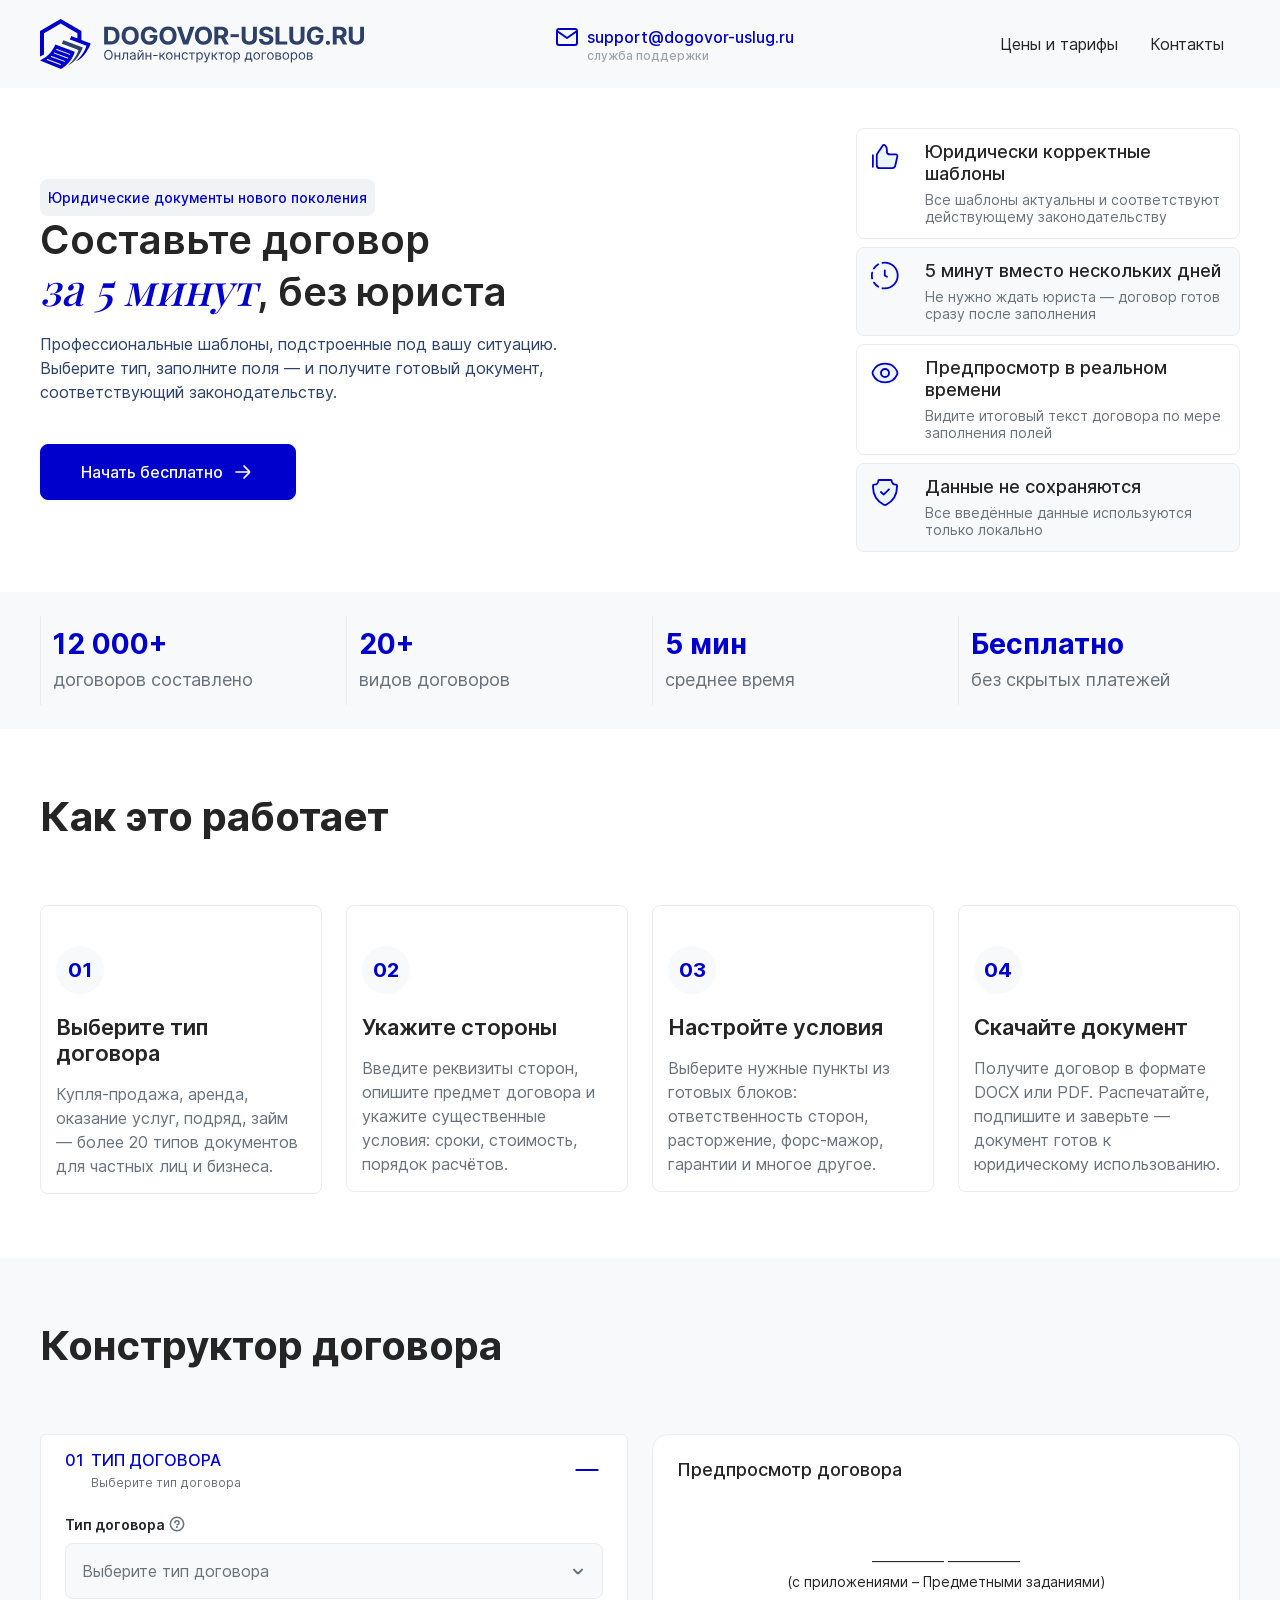
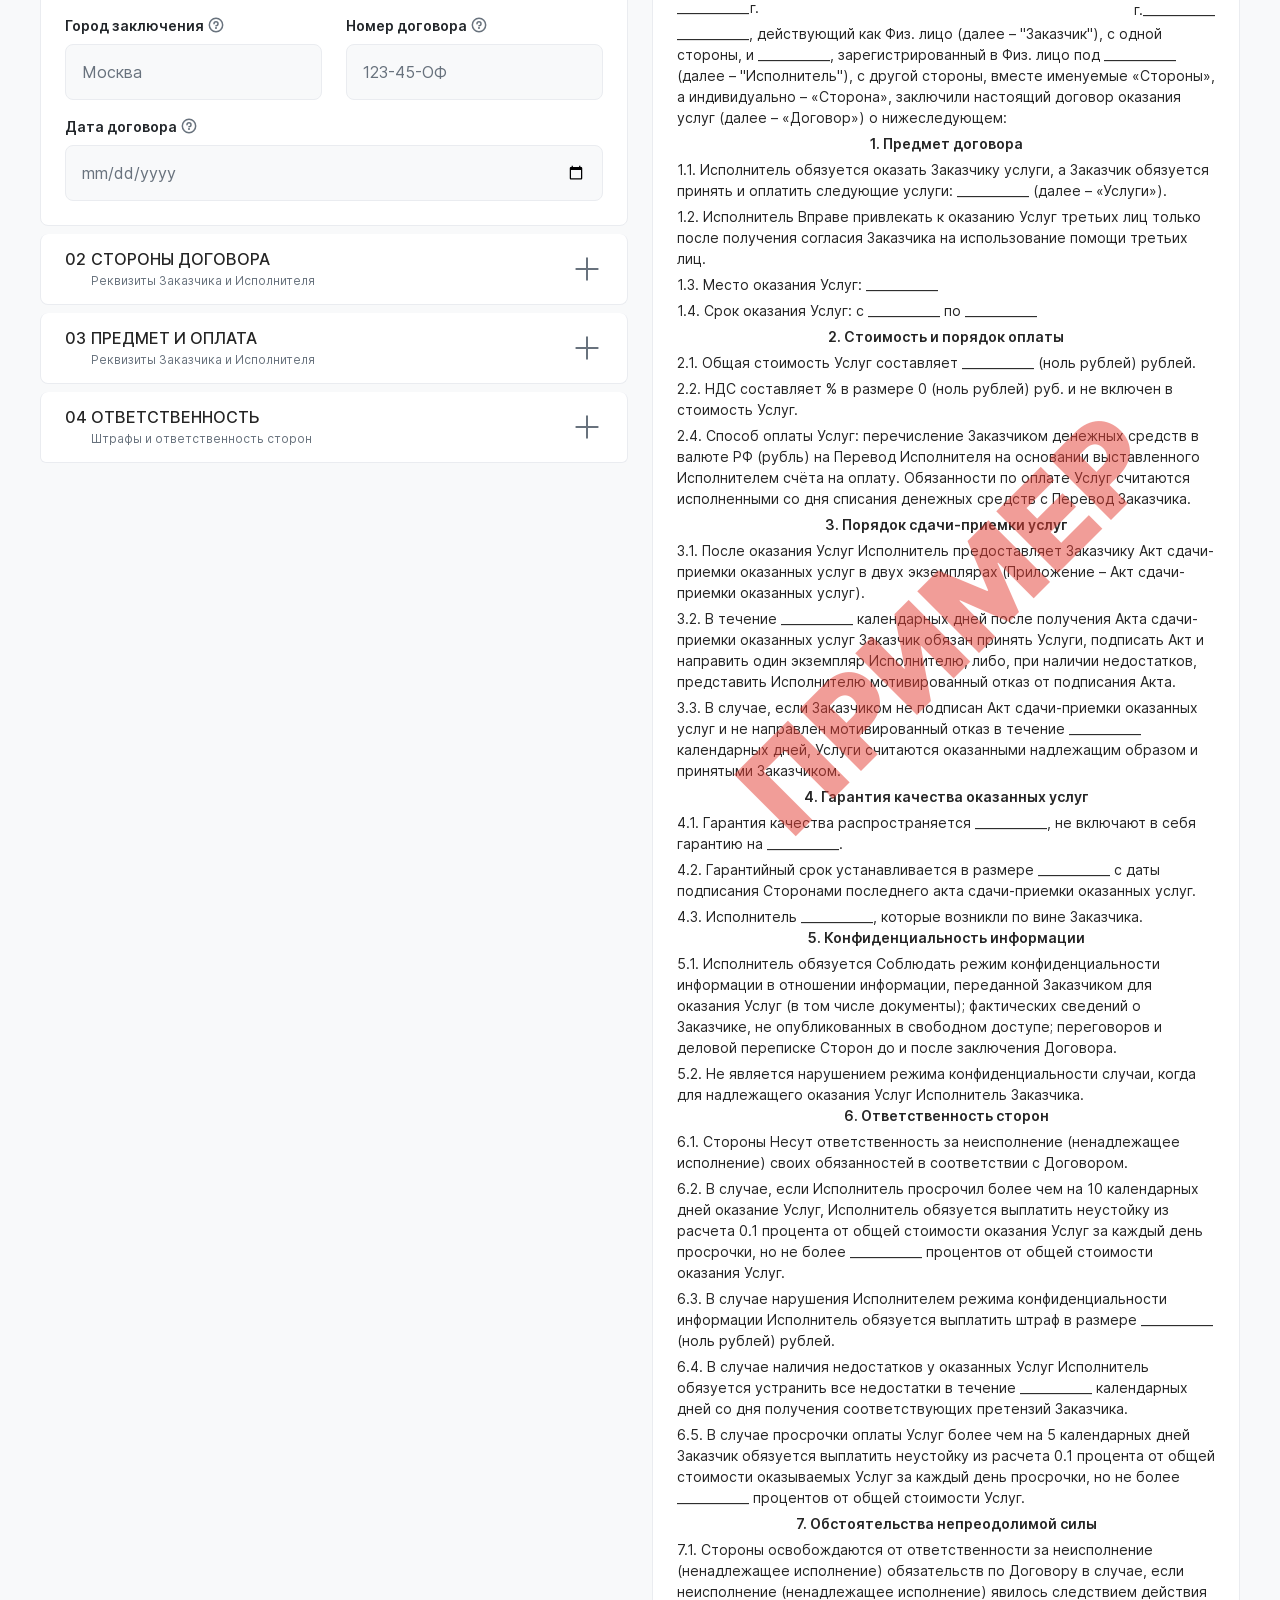
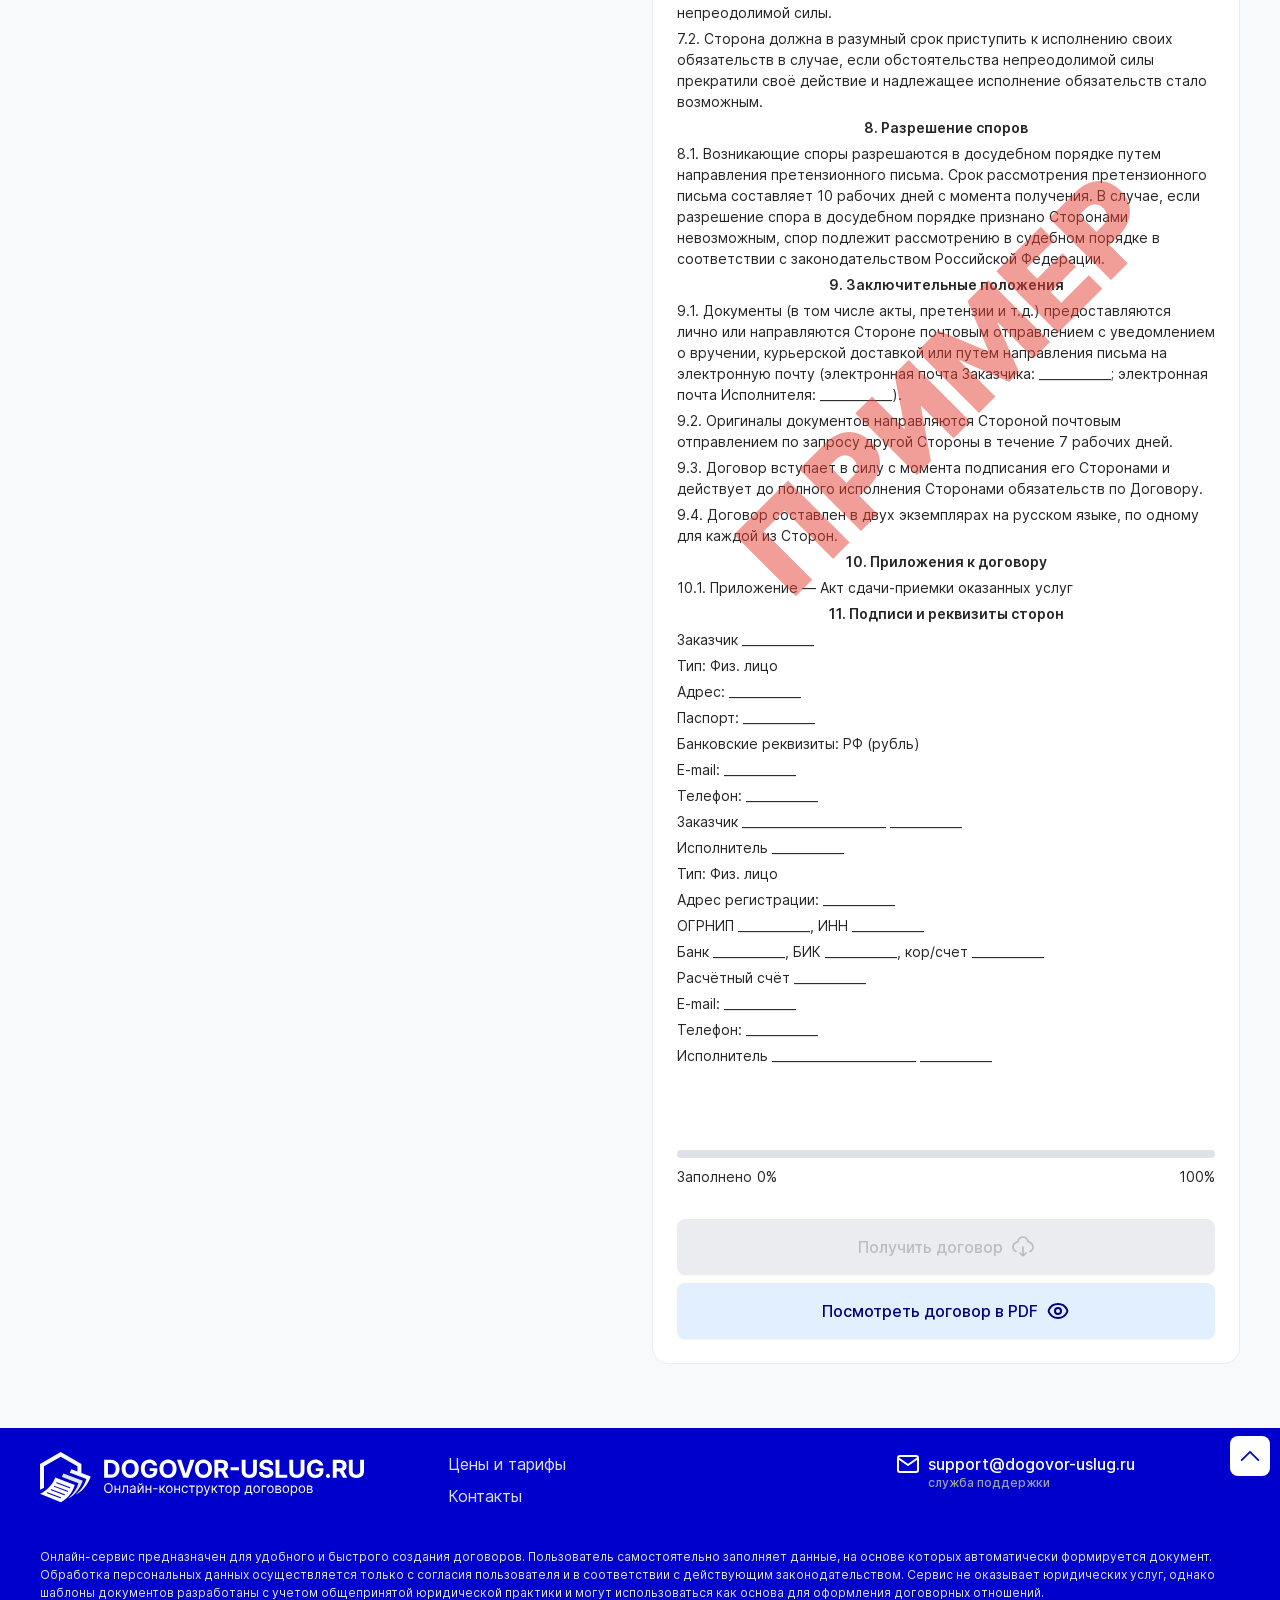
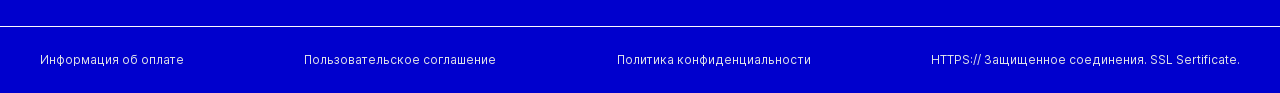
==== commit fea5cf2f: "edit 1 Co-authored-by: Copilot <copilot@github.com>" ====
--- a/index.html
+++ b/index.html
@@ -342,8 +342,8 @@
 
 
                   <!-- =========================
-  ЗАКАЗЧИК
-========================= -->
+                      ЗАКАЗЧИК
+                    ========================= -->
                   <div class="accordion-body__wrapper w-100 participant-block" data-role="customer">
 
                     <div class="row">
@@ -421,8 +421,8 @@
 
 
                   <!-- =========================
-  ИСПОЛНИТЕЛЬ
-========================= -->
+                      ИСПОЛНИТЕЛЬ
+                    ========================= -->
                   <div class="accordion-body__wrapper w-100 participant-block" data-role="executor">
 
                     <div class="row">
@@ -483,7 +483,7 @@
                       <div class="col-12 col-lg-6 mb-16">
                         <div class="label-title">Страна</div>
                         <label>
-                          <input type="text" data-field="country" placeholder="Страна">
+                          <input type="text" data-field="country" data-sync="country_executor" placeholder="Страна">
                         </label>
                       </div>
 
@@ -491,7 +491,7 @@
                       <div class="col-12 mb-16">
                         <div class="label-title">Разрешение на работу</div>
                         <label>
-                          <input type="text" data-field="work_permission" placeholder="Документ">
+                          <input type="text" data-field="work_permission" data-sync="work_permission" placeholder="Документ">
                         </label>
                       </div>
 
@@ -665,7 +665,7 @@
                         <p class="font-500 text-uppercase">Порядок оплаты</p>
                       </div>
 
-                      <div class="col-12 col-lg-6 mb-16">
+                      <div class="col-12 mb-16">
                         <div class="label-title">Способ оплаты<div class="tooltip-wrapper">
                             <div class="btn-tooltip"><img src="img/question-icon.svg" alt=""></div>
                             <div class="tooltip-box">
@@ -684,7 +684,61 @@
                         </label>
                       </div>
 
-                      <div class="col-12 col-lg-6 mb-16">
+                      <div class="col-12 payment-details-block">
+
+                        <!-- КАРТА -->
+                        <div class="payment-type payment-card">
+                          <div class="row">
+
+                            <div class="col-12 mb-16">
+                              <div class="label-title">Номер карты получателя</div>
+                              <label>
+                                <input type="text" placeholder="0000 0000 0000 0000" data-field="card"
+                                  data-sync="executor_card">
+                              </label>
+                            </div>
+
+                          </div>
+                        </div>
+
+                        <!-- БАНК -->
+                        <div class="payment-type payment-bank">
+                          <div class="row">
+
+                            <div class="col-12 col-lg-6 mb-16">
+                              <div class="label-title">Расчетный счет</div>
+                              <label>
+                                <input type="text" data-field="bank_account" data-sync="executor_account">
+                              </label>
+                            </div>
+
+                            <div class="col-12 col-lg-6 mb-16">
+                              <div class="label-title">БИК</div>
+                              <label>
+                                <input type="text" data-field="bik" data-sync="executor_bik">
+                              </label>
+                            </div>
+
+                            <div class="col-12 col-lg-6 mb-16">
+                              <div class="label-title">Корреспондентский счет</div>
+                              <label>
+                                <input type="text" data-field="ks" data-sync="executor_ks">
+                              </label>
+                            </div>
+
+                            <div class="col-12 col-lg-6 mb-16">
+                              <div class="label-title">Банк</div>
+                              <label>
+                                <input type="text" data-field="bank_name" data-sync="executor_bank">
+                              </label>
+                            </div>
+
+                          </div>
+                        </div>
+
+                      </div>
+
+                      <div class="col-12 mb-16">
                         <div class="label-title">Валюта<div class="tooltip-wrapper">
                             <div class="btn-tooltip"><img src="img/question-icon.svg" alt=""></div>
                             <div class="tooltip-box">
@@ -702,7 +756,6 @@
                           </select>
                         </label>
                       </div>
-
 
 
                       <div class="col-12">
@@ -1364,11 +1417,12 @@
                 <p>г.<span class="input-value-text" data-output="city"></span></p>
               </div>
 
-              <p><span class="input-value-text" data-output="name_customer"></span>, действующий как физическое лицо
+              <p><span class="input-value-text" data-output="name_customer"></span>, действующий как <span
+                  class="input-value-text" data-output="type_customer"></span>
                 (далее – "Заказчик"), с одной стороны, и
-                <span class="input-value-text" data-output="name_executor"></span>, зарегистрированный в реестре
-                индивидуальных
-                предпринимателей под <span class="input-value-text" data-output="document_executor"></span> (далее –
+                <span class="input-value-text" data-output="name_executor"></span>, зарегистрированный в <span
+                  class="input-value-text" data-output="type_executor"></span> под <span class="input-value-text"
+                  data-output="document_executor"></span> (далее –
                 "Исполнитель"), с другой стороны,
                 вместе именуемые «Стороны», а индивидуально – «Сторона», заключили настоящий договор
                 оказания услуг (далее – «Договор») о нижеследующем:
@@ -1391,13 +1445,9 @@
               <p>2.1. Общая стоимость Услуг составляет <span class="input-value-text" data-output="total_cost"></span>
                 (<span class="input-value-text input-value-text-text" data-output-text="total_cost"></span>) рублей.</p>
 
-              <!-- <p>2.2. НДС составляет <span class="input-value-text" data-output="nds_cost"></span>% в размере <span
-                  class="input-value-text" data-vat-output="total_cost" data-rate="nds_cost"></span> (<span
-                  class="input-value-text input-value-text-text" data-vat-output-text="total_cost"
-                  data-rate="nds_cost"></span>) рублей и включено в стоимость Услуг.</p> -->
-<p class="nds-block">
-  <span class="nds-text"></span>
-</p>
+              <p class="nds-block">
+                <span class="nds-text"></span>
+              </p>
 
               <div data-output="steps_text">
                 <p>2.3. Заказчик оплачивает Услуги согласно этапам:</p>
@@ -1525,18 +1575,30 @@
 
               <p class="text-center font-600">11. Подписи и реквизиты сторон</p>
               <p>Заказчик <span class="input-value-text" data-output="name_customer"></span></p>
+              <p>Тип: <span class="input-value-text" data-output="type_customer"></span></p>
+              
+
               <p>Адрес: <span class="input-value-text" data-output="city_imprisonment"></span></p>
               <p>Паспорт: <span class="input-value-text" data-output="document_customer"></span></p>
               <p>Банковские реквизиты: <span class="input-value-text" data-output="currency_select"></span></p>
+              <p>E-mail: <span class="input-value-text" data-output="customer_email"></span></p>
+              <p>Телефон: <span class="input-value-text" data-output="customer_phone"></span></p>
 
               <p>Заказчик ________________________ <span class="input-value-text" data-output="name_customer"></span>
               </p>
+
+
               <p>Исполнитель <span class="input-value-text" data-output="name_executor"></span></p>
+              <p>Тип: <span class="input-value-text" data-output="type_executor"></span></p>
               <p>Адрес регистрации: <span class="input-value-text" data-output="address_executor"></span></p>
               <p>ОГРНИП <span class="input-value-text" data-output="document_executor"></span>, ИНН <span
                   class="input-value-text" data-output="document_executor"></span></p>
-              <p>Банк 345345345, БИК 3244234, кор/счет 234324234</p>
-              <p>Расчётный счёт 32432432432423</p>
+              <p>Банк <span class="input-value-text" data-output="executor_ks"></span>, БИК <span
+                  class="input-value-text" data-output="executor_bik"></span>, кор/счет <span class="input-value-text"
+                  data-output="executor_ks"></span></p>
+              <p>Расчётный счёт <span class="input-value-text" data-output="executor_account"></span></p>
+              <p>E-mail: <span class="input-value-text" data-output="contractor_email"></span></p>
+              <p>Телефон: <span class="input-value-text" data-output="contractor_phone"></span></p>
 
               <p>Исполнитель ________________________ <span class="input-value-text" data-output="name_executor"></span>
               </p>
--- a/css/main.css
+++ b/css/main.css
@@ -340,7 +340,7 @@
   display: none;
 }
 
-.btn-add-step {
+.btn-add-step, .payment-details-block {
   display: none;
 }
 
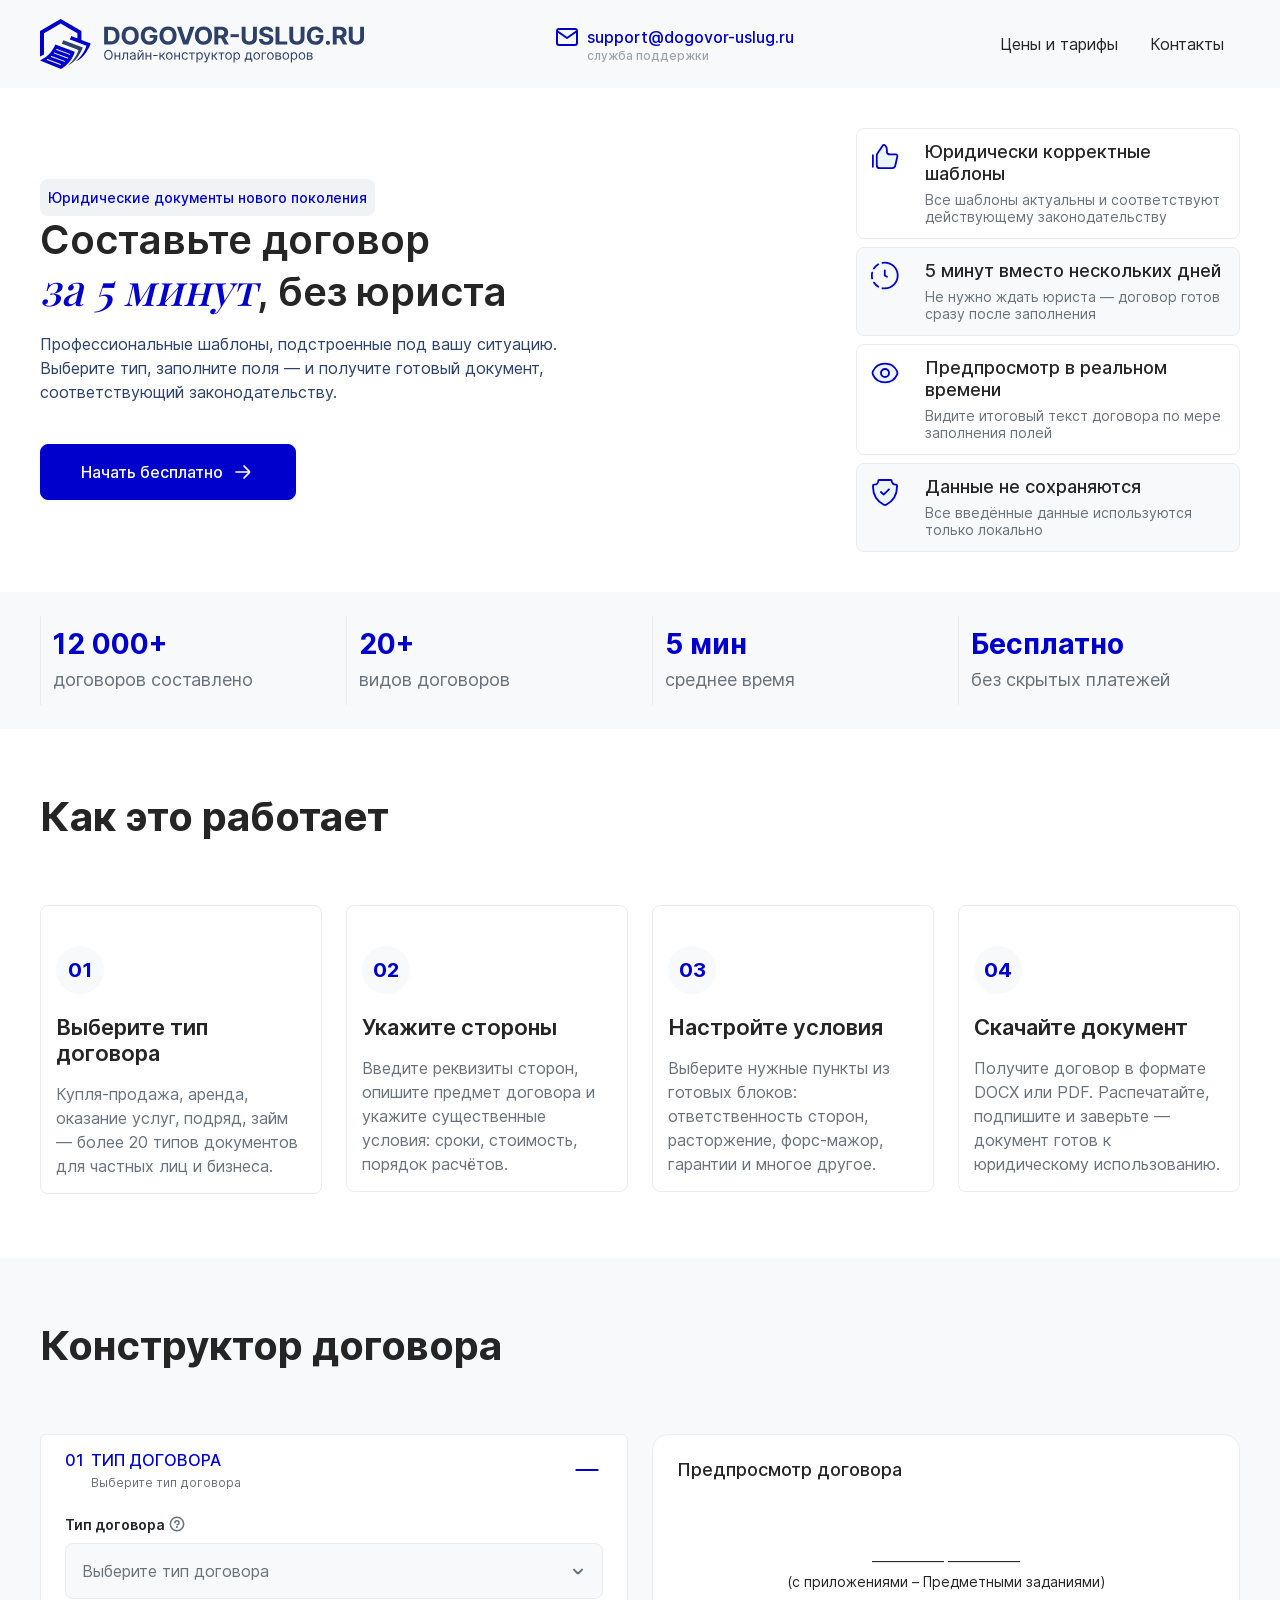
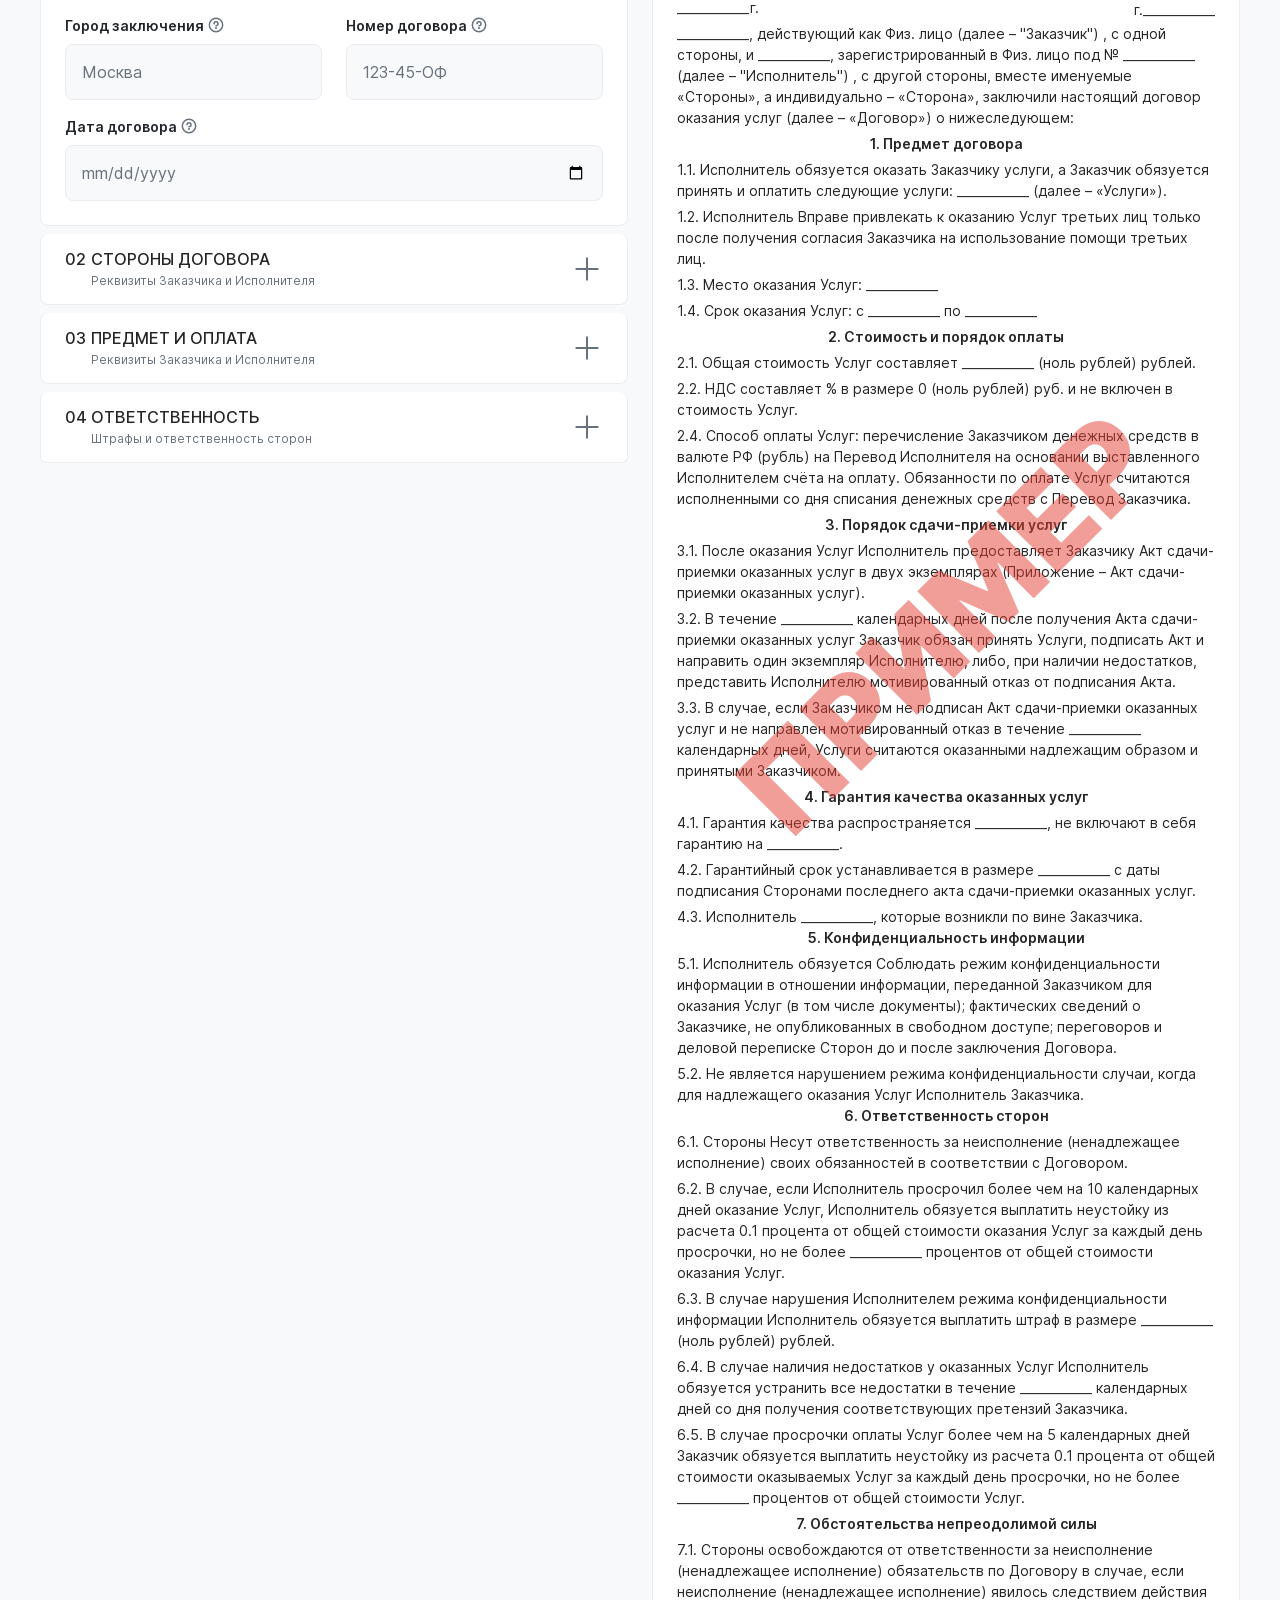
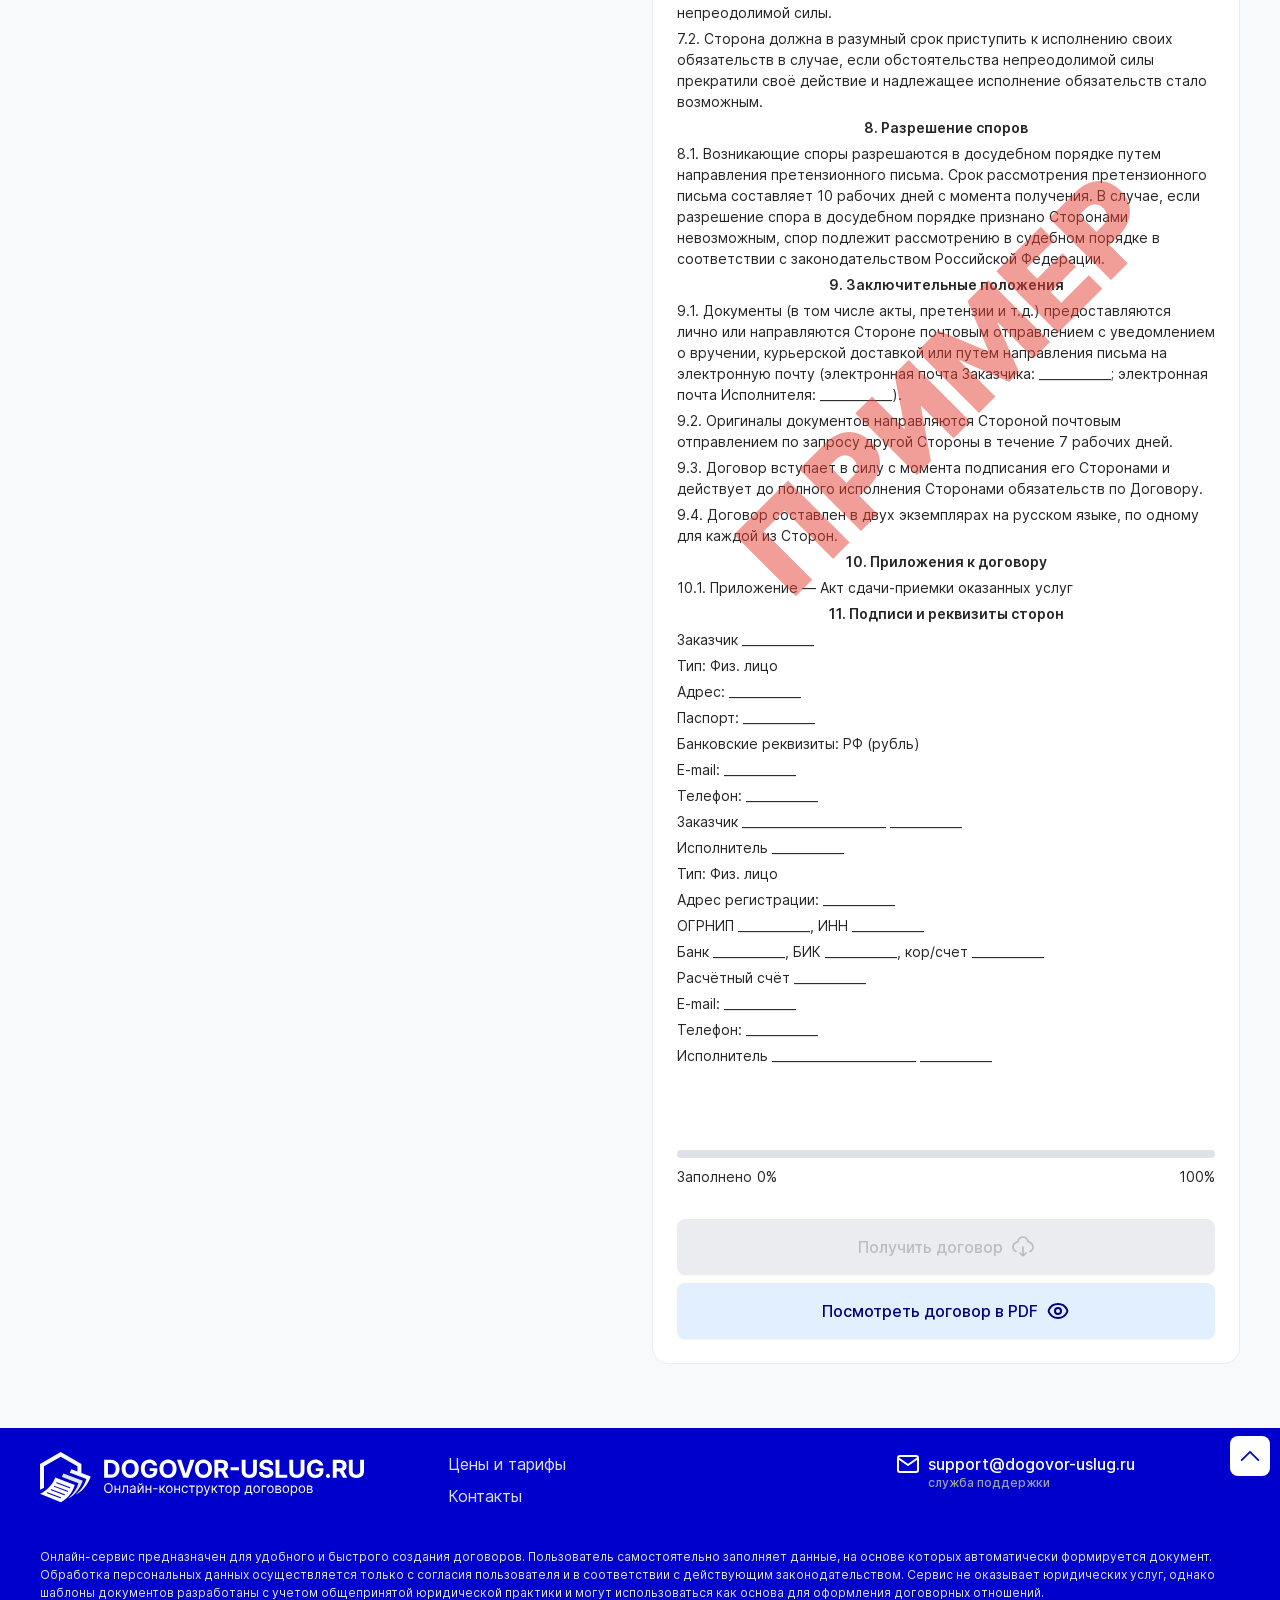
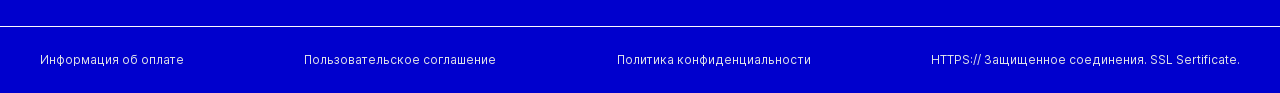
==== commit ec4e37d4: "edit 2" ====
--- a/index.html
+++ b/index.html
@@ -404,7 +404,7 @@
                       <div class="col-12 col-lg-6 mb-16">
                         <div class="label-title">Страна</div>
                         <label>
-                          <input type="text" data-field="country" placeholder="Украина / Германия">
+                          <input type="text" data-field="country" placeholder="Украина / Германия" data-sync="country_customer">
                         </label>
                       </div>
 
@@ -412,7 +412,7 @@
                       <div class="col-12 mb-16">
                         <div class="label-title">Разрешение на работу</div>
                         <label>
-                          <input type="text" data-field="work_permission" placeholder="№ документа / кем выдано">
+                          <input type="text" data-field="work_permission" placeholder="№ документа / кем выдано" data-sync="work_permission_customer">
                         </label>
                       </div>
 
@@ -491,7 +491,8 @@
                       <div class="col-12 mb-16">
                         <div class="label-title">Разрешение на работу</div>
                         <label>
-                          <input type="text" data-field="work_permission" data-sync="work_permission" placeholder="Документ">
+                          <input type="text" data-field="work_permission" data-sync="work_permission_executor"
+                            placeholder="Документ">
                         </label>
                       </div>
 
@@ -1417,7 +1418,7 @@
                 <p>г.<span class="input-value-text" data-output="city"></span></p>
               </div>
 
-              <p><span class="input-value-text" data-output="name_customer"></span>, действующий как <span
+              <!-- <p><span class="input-value-text" data-output="name_customer"></span>, действующий как <span
                   class="input-value-text" data-output="type_customer"></span>
                 (далее – "Заказчик"), с одной стороны, и
                 <span class="input-value-text" data-output="name_executor"></span>, зарегистрированный в <span
@@ -1425,6 +1426,29 @@
                   data-output="document_executor"></span> (далее –
                 "Исполнитель"), с другой стороны,
                 вместе именуемые «Стороны», а индивидуально – «Сторона», заключили настоящий договор
+                оказания услуг (далее – «Договор») о нижеследующем:
+              </p> -->
+
+              <p>
+                <span data-block="customer-text">
+                  <span class="input-value-text" data-output="name_customer"></span>,
+                  действующий как
+                  <span class="input-value-text" data-output="type_customer"></span>
+                  (далее – "Заказчик")
+                </span>,
+
+                с одной стороны, и
+
+                <span data-block="executor-text">
+                  <span class="input-value-text" data-output="name_executor"></span>,
+                  зарегистрированный в
+                  <span class="input-value-text" data-output="type_executor"></span>
+                  под
+                  <span class="input-value-text" data-output="document_executor"></span>
+                  (далее – "Исполнитель")
+                </span>,
+
+                с другой стороны, вместе именуемые «Стороны», а индивидуально – «Сторона», заключили настоящий договор
                 оказания услуг (далее – «Договор») о нижеследующем:
               </p>
 
@@ -1576,7 +1600,7 @@
               <p class="text-center font-600">11. Подписи и реквизиты сторон</p>
               <p>Заказчик <span class="input-value-text" data-output="name_customer"></span></p>
               <p>Тип: <span class="input-value-text" data-output="type_customer"></span></p>
-              
+
 
               <p>Адрес: <span class="input-value-text" data-output="city_imprisonment"></span></p>
               <p>Паспорт: <span class="input-value-text" data-output="document_customer"></span></p>
@@ -1592,7 +1616,7 @@
               <p>Тип: <span class="input-value-text" data-output="type_executor"></span></p>
               <p>Адрес регистрации: <span class="input-value-text" data-output="address_executor"></span></p>
               <p>ОГРНИП <span class="input-value-text" data-output="document_executor"></span>, ИНН <span
-                  class="input-value-text" data-output="document_executor"></span></p>
+                  class="input-value-text" data-output="inn_executor"></span></p>
               <p>Банк <span class="input-value-text" data-output="executor_ks"></span>, БИК <span
                   class="input-value-text" data-output="executor_bik"></span>, кор/счет <span class="input-value-text"
                   data-output="executor_ks"></span></p>
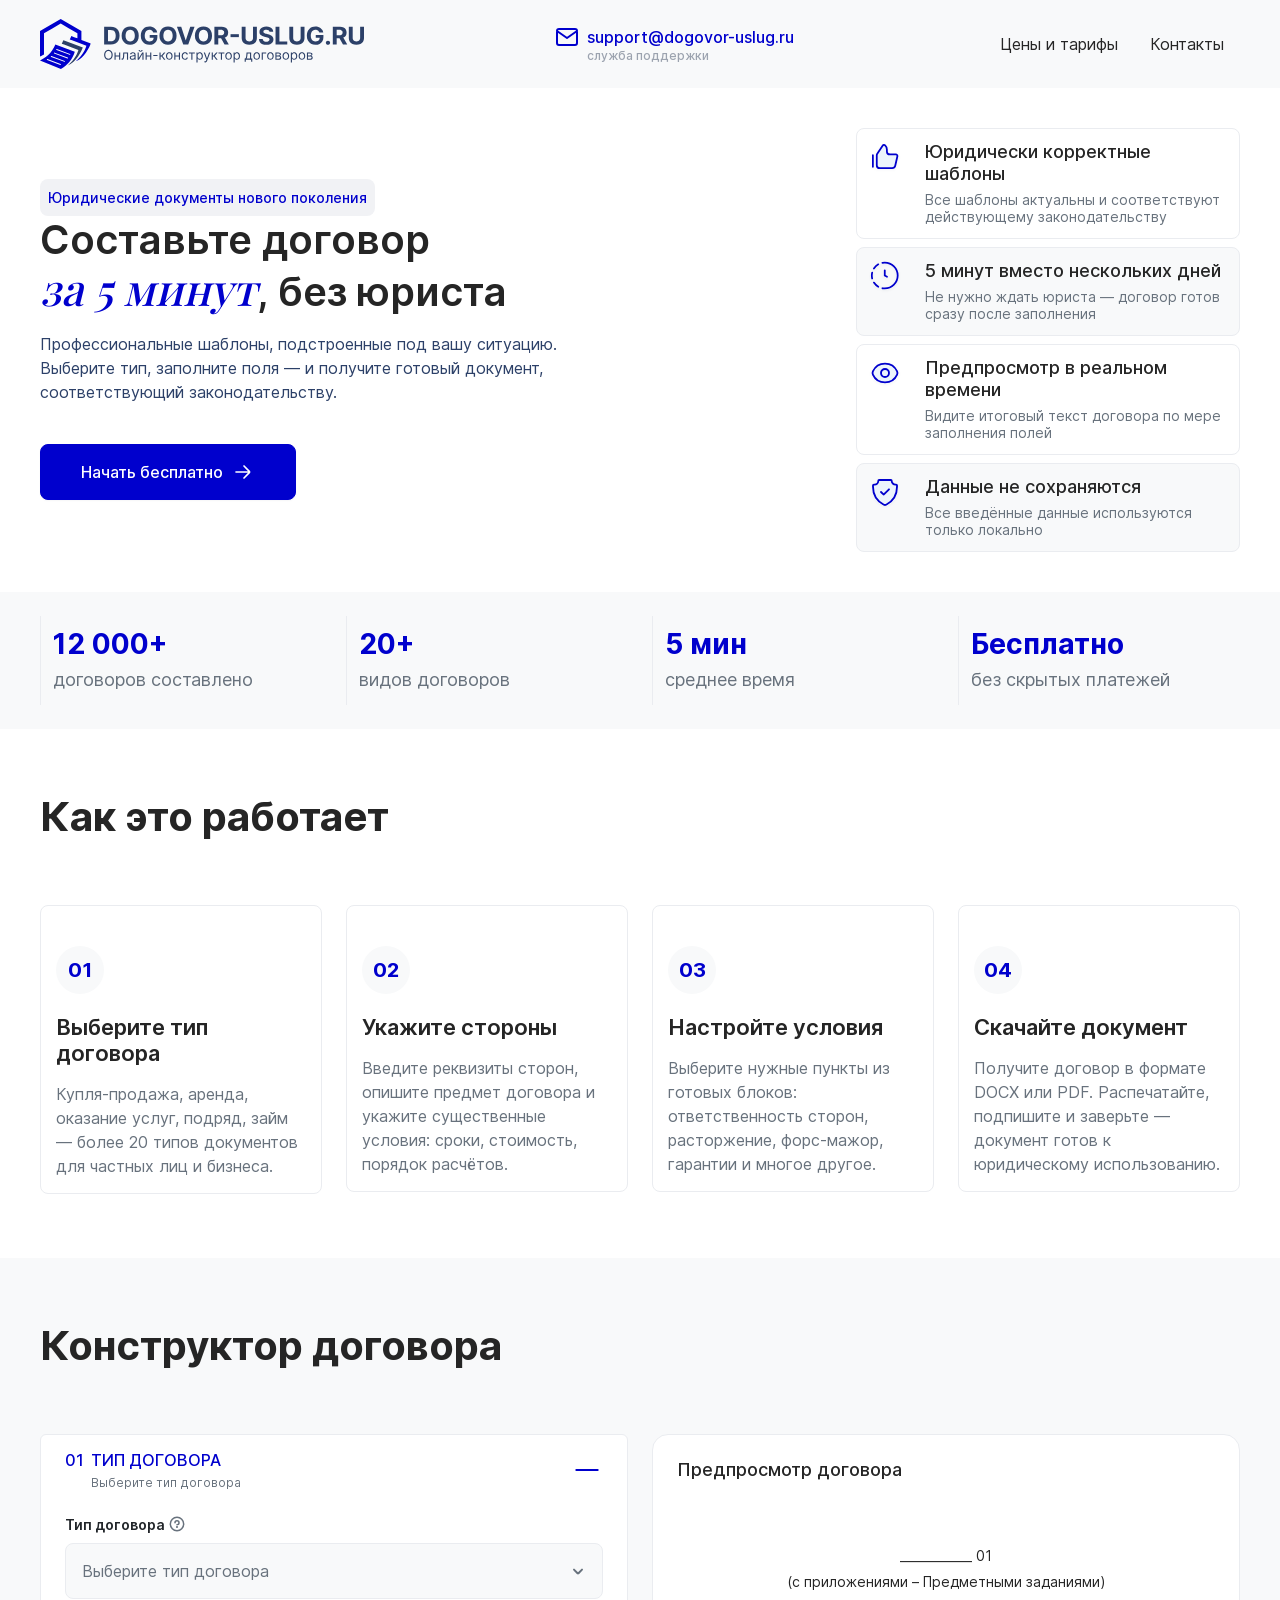
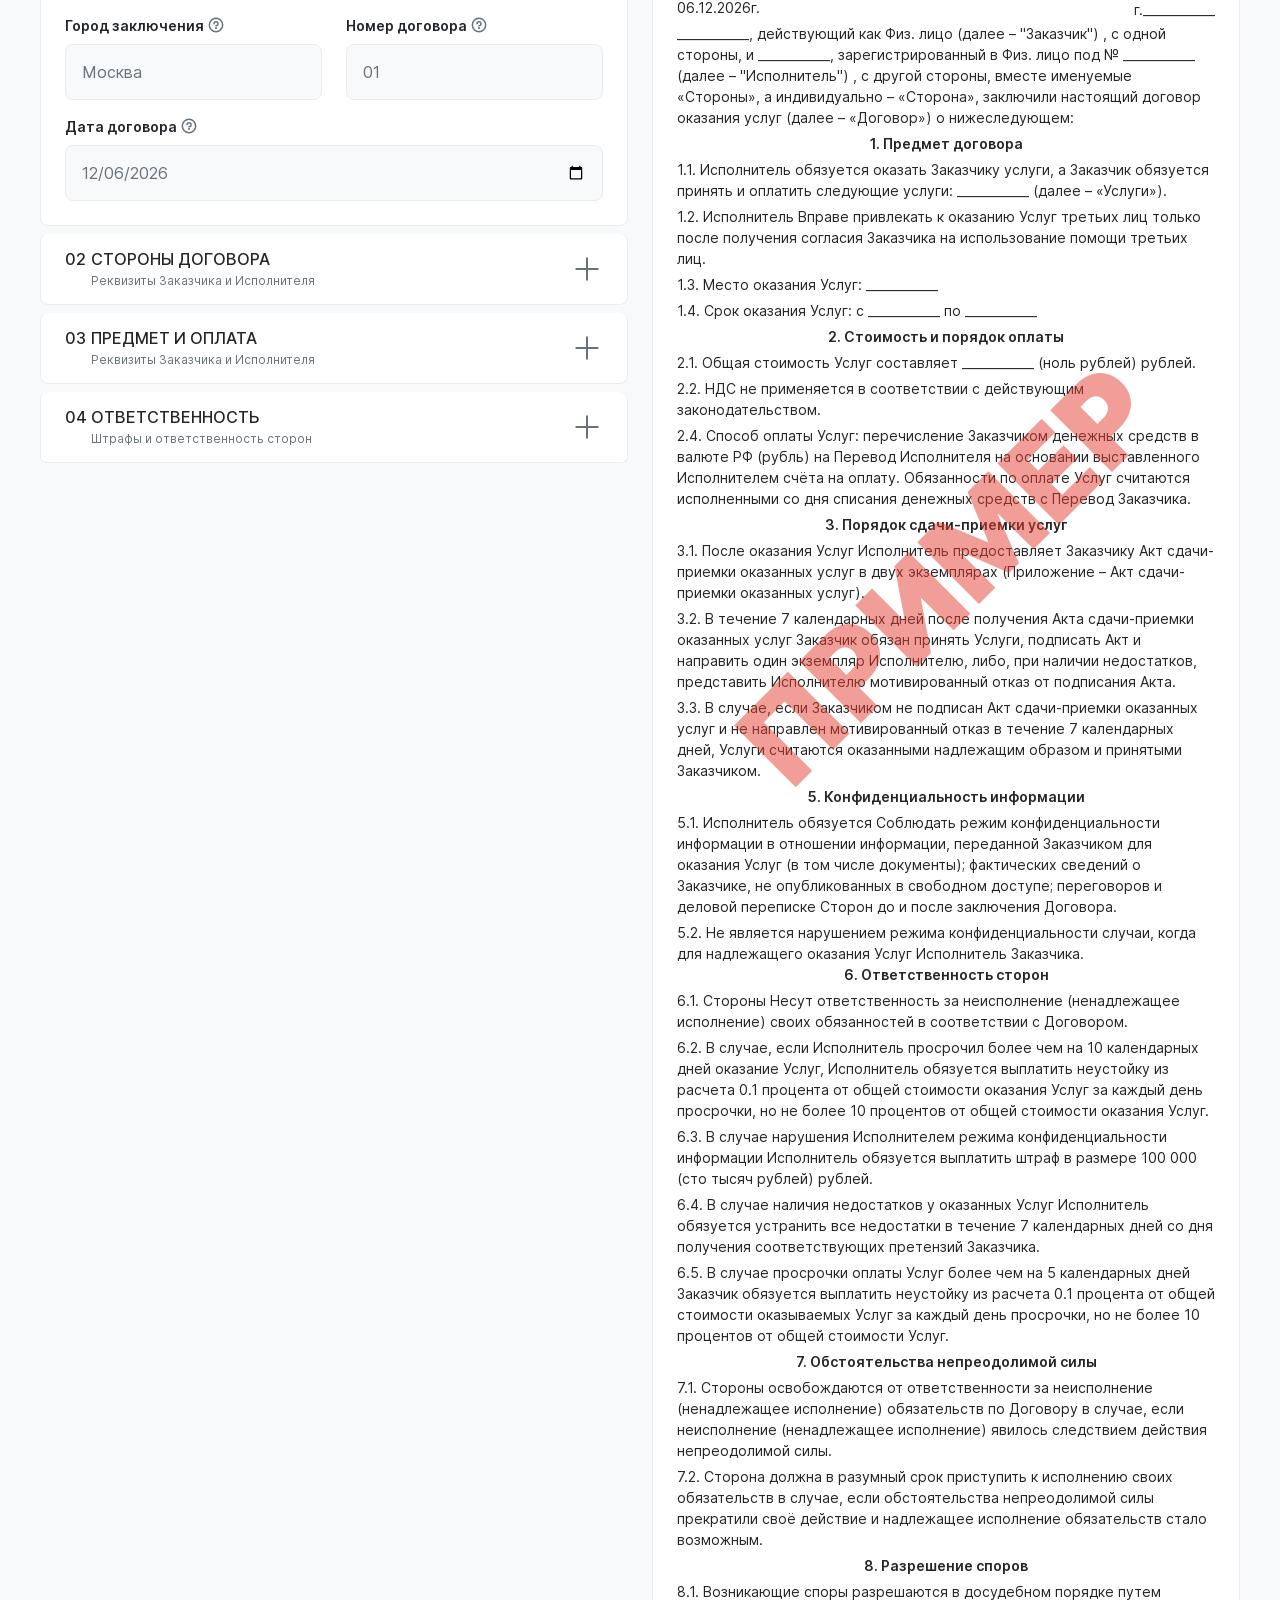
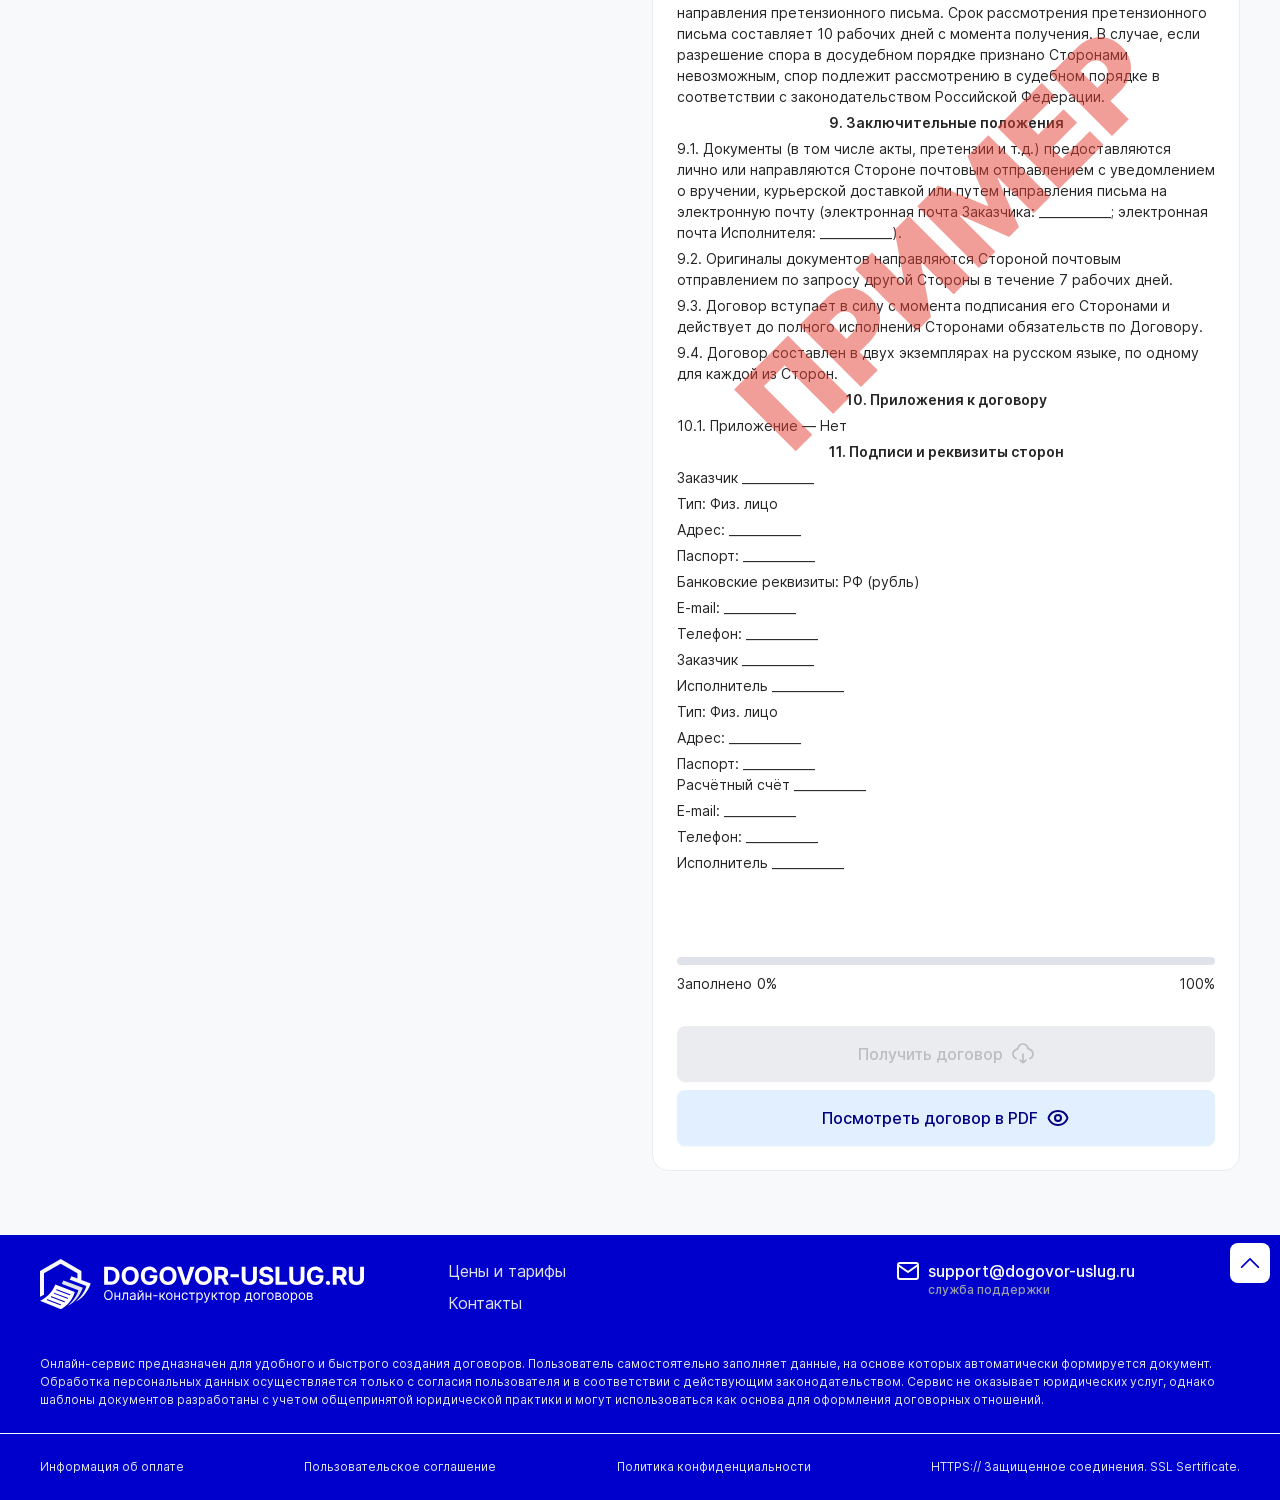
==== commit 277d6606: "edit 3" ====
--- a/index.html
+++ b/index.html
@@ -303,7 +303,7 @@
                         </div>
                       </div>
                       <label>
-                        <input type="text" name="contract_number" placeholder="123-45-ОФ" required
+                        <input type="text" name="contract_number" placeholder="123-45-ОФ" value="01" required
                           data-sync="contract_number">
                       </label>
                     </div>
@@ -404,7 +404,8 @@
                       <div class="col-12 col-lg-6 mb-16">
                         <div class="label-title">Страна</div>
                         <label>
-                          <input type="text" data-field="country" placeholder="Украина / Германия" data-sync="country_customer">
+                          <input type="text" data-field="country" placeholder="Украина / Германия"
+                            data-sync="country_customer">
                         </label>
                       </div>
 
@@ -412,7 +413,8 @@
                       <div class="col-12 mb-16">
                         <div class="label-title">Разрешение на работу</div>
                         <label>
-                          <input type="text" data-field="work_permission" placeholder="№ документа / кем выдано" data-sync="work_permission_customer">
+                          <input type="text" data-field="work_permission" placeholder="№ документа / кем выдано"
+                            data-sync="work_permission_customer">
                         </label>
                       </div>
 
@@ -635,8 +637,8 @@
                         </div>
                         <label>
                           <select name="nds_select" class="select-my" data-sync="nds_select">
+                             <option value="Нет">Нет</option>
                             <option value="Есть">Есть</option>
-                            <option value="Нет">Нет</option>
                             <option value="Включен">Включен</option>
                           </select>
                         </label>
@@ -752,8 +754,7 @@
                         <label>
                           <select name="currency_select" class="select-my" data-sync="currency_select">
                             <option value="РФ (рубль)">РФ (рубль)</option>
-                            <option value="РФ (рубль)">РФ (рубль)</option>
-                            <option value="РФ (рубль)">РФ (рубль)</option>
+                            <option value="США (доллар)">США (доллар)</option>
                           </select>
                         </label>
                       </div>
@@ -823,56 +824,8 @@
                         </div>
                       </div>
 
-                      <!-- <div class="col-12 col-lg-6 mb-16">
-                        <div class="label-title">Название этапа<div class="tooltip-wrapper">
-                            <div class="btn-tooltip"><img src="img/question-icon.svg" alt=""></div>
-                            <div class="tooltip-box">
-                              <span>Текст поясняющий что нибудь о настоящему Договору Клиент поручает, а Исполнитель
-                                принимает на себя обязательство оказать услуги, предусмотренные соответствующим
-                                (определенным) Предметным заданием </span>
-                            </div>
-                          </div>
-                        </div>
-                        <label>
-                          <input type="text" name="name_step" placeholder="Название этапа" required
-                            data-sync="name_step">
-                        </label>
-                      </div>
-
-                      <div class="col-12 col-lg-6 mb-16">
-                        <div class="label-title">Сумма этапа<div class="tooltip-wrapper">
-                            <div class="btn-tooltip"><img src="img/question-icon.svg" alt=""></div>
-                            <div class="tooltip-box">
-                              <span>Текст поясняющий что нибудь о настоящему Договору Клиент поручает, а Исполнитель
-                                принимает на себя обязательство оказать услуги, предусмотренные соответствующим
-                                (определенным) Предметным заданием </span>
-                            </div>
-                          </div>
-                        </div>
-                        <label>
-                          <input type="text" name="sum_step" placeholder="10000" required data-sync="sum_step">
-                        </label>
-                      </div>
-
-                      <div class="col-12 col-lg-6 mb-16">
-                        <div class="label-title">Срок оплаты<div class="tooltip-wrapper">
-                            <div class="btn-tooltip"><img src="img/question-icon.svg" alt=""></div>
-                            <div class="tooltip-box">
-                              <span>Текст поясняющий что нибудь о настоящему Договору Клиент поручает, а Исполнитель
-                                принимает на себя обязательство оказать услуги, предусмотренные соответствующим
-                                (определенным) Предметным заданием </span>
-                            </div>
-                          </div>
-                        </div>
-                        <label>
-                          <input type="text" name="date_step" placeholder="5 дней после приемки" required
-                            data-sync="date_step">
-                        </label>
-                      </div> -->
                     </div>
                   </div>
-
-
 
                   <div class="accordion-body__wrapper">
                     <div class="row">
@@ -894,8 +847,8 @@
                         </div>
                         <label>
                           <select name="warranty_select" class="select-my" data-sync="warranty_select">
+                            <option value="Нет">Нет</option>
                             <option value="Да">Да</option>
-                            <option value="Нет">Нет</option>
                           </select>
                         </label>
                       </div>
@@ -1063,7 +1016,7 @@
                           </div>
                         </div>
                         <label>
-                          <input type="text" name="limit_contractor" placeholder="10" required
+                          <input type="text" name="limit_contractor" placeholder="10" value="10" required
                             data-sync="limit_contractor">
                         </label>
                       </div>
@@ -1102,7 +1055,7 @@
                           </div>
                         </div>
                         <label>
-                          <input type="text" name="limit_customer" placeholder="10" required data-sync="limit_customer">
+                          <input type="text" name="limit_customer" placeholder="10" value="10" required data-sync="limit_customer">
                         </label>
                       </div>
                     </div>
@@ -1125,7 +1078,7 @@
                           </div>
                         </div>
                         <label>
-                          <input type="text" name="privacy_fine" placeholder="100 000" required
+                          <input type="text" name="privacy_fine" placeholder="100 000" value="100 000" required
                             data-sync="privacy_fine">
                         </label>
                       </div>
@@ -1149,7 +1102,7 @@
                           </div>
                         </div>
                         <label>
-                          <input type="text" name="elimination_period" placeholder="23" required
+                          <input type="text" name="elimination_period" placeholder="7" value="7" required
                             data-sync="elimination_period">
                         </label>
                       </div>
@@ -1175,8 +1128,8 @@
                         <label>
                           <select name="acceptance_certificate" class="select-my" data-sync="acceptance_certificate"
                             data-toggle="acceptance-block" data-toggle-value="Акт сдачи-приемки оказанных услуг">
+                            <option value="Нет">Нет</option>
                             <option value="Акт сдачи-приемки оказанных услуг">Акт сдачи-приемки оказанных услуг</option>
-                            <option value="Нет">Нет</option>
                           </select>
                         </label>
                       </div>
@@ -1200,7 +1153,7 @@
                           </div>
                         </div>
                         <label>
-                          <input type="text" name="signing_period" placeholder="5" required data-sync="signing_period">
+                          <input type="text" name="signing_period" placeholder="7" value="7" required data-sync="signing_period">
                         </label>
                       </div>
 
@@ -1512,7 +1465,7 @@
               <div class="warranty-text w-100">
                 <p class="text-center font-600">4. Гарантия качества оказанных услуг</p>
 
-                <p>4.1. Гарантия качества распространяется <span class="input-value-text"
+                <p>4.1. Гарантия качества распространяется на<span class="input-value-text"
                     data-output="warranty_description"></span>, не включают в себя гарантию на <span
                     class="input-value-text" data-output="warranty_exceptions"></span>.
                 </p>
@@ -1602,29 +1555,30 @@
               <p>Тип: <span class="input-value-text" data-output="type_customer"></span></p>
 
 
-              <p>Адрес: <span class="input-value-text" data-output="city_imprisonment"></span></p>
+              <p>Адрес: <span class="input-value-text" data-output="address_customer"></span></p>
               <p>Паспорт: <span class="input-value-text" data-output="document_customer"></span></p>
               <p>Банковские реквизиты: <span class="input-value-text" data-output="currency_select"></span></p>
               <p>E-mail: <span class="input-value-text" data-output="customer_email"></span></p>
               <p>Телефон: <span class="input-value-text" data-output="customer_phone"></span></p>
 
-              <p>Заказчик ________________________ <span class="input-value-text" data-output="name_customer"></span>
+              <p>Заказчик <span class="input-value-text" data-output="name_customer"></span>
               </p>
 
 
-              <p>Исполнитель <span class="input-value-text" data-output="name_executor"></span></p>
+              <!-- <p>Исполнитель <span class="input-value-text" data-output="name_executor"></span></p>
               <p>Тип: <span class="input-value-text" data-output="type_executor"></span></p>
               <p>Адрес регистрации: <span class="input-value-text" data-output="address_executor"></span></p>
               <p>ОГРНИП <span class="input-value-text" data-output="document_executor"></span>, ИНН <span
-                  class="input-value-text" data-output="inn_executor"></span></p>
-              <p>Банк <span class="input-value-text" data-output="executor_ks"></span>, БИК <span
+                  class="input-value-text" data-output="inn_executor"></span></p> -->
+              <div data-block="executor-requisites"></div>
+              <!-- <p>Банк <span class="input-value-text" data-output="executor_ks"></span>, БИК <span
                   class="input-value-text" data-output="executor_bik"></span>, кор/счет <span class="input-value-text"
-                  data-output="executor_ks"></span></p>
+                  data-output="executor_ks"></span></p> -->
               <p>Расчётный счёт <span class="input-value-text" data-output="executor_account"></span></p>
               <p>E-mail: <span class="input-value-text" data-output="contractor_email"></span></p>
               <p>Телефон: <span class="input-value-text" data-output="contractor_phone"></span></p>
 
-              <p>Исполнитель ________________________ <span class="input-value-text" data-output="name_executor"></span>
+              <p>Исполнитель <span class="input-value-text" data-output="name_executor"></span>
               </p>
 
             </div>
@@ -1728,8 +1682,7 @@
   <script src="js/jquery.min.js"></script>
   <script src="js/bootstrap.bundle.min.js"></script>
   <script src="js/slick.min.js"></script>
-  <script src="js/jquery.maskedinput.min.js"></script>
-  <script src="js/jquery.maskedinput.min.js"></script>
+  <!-- <script src="js/jquery.maskedinput.min.js"></script> -->
   <script src="js/jquery-ui.js"></script>
   <script src="js/jquery.ui.touch-punch.js"></script>
   <!-- add plugins js end-->
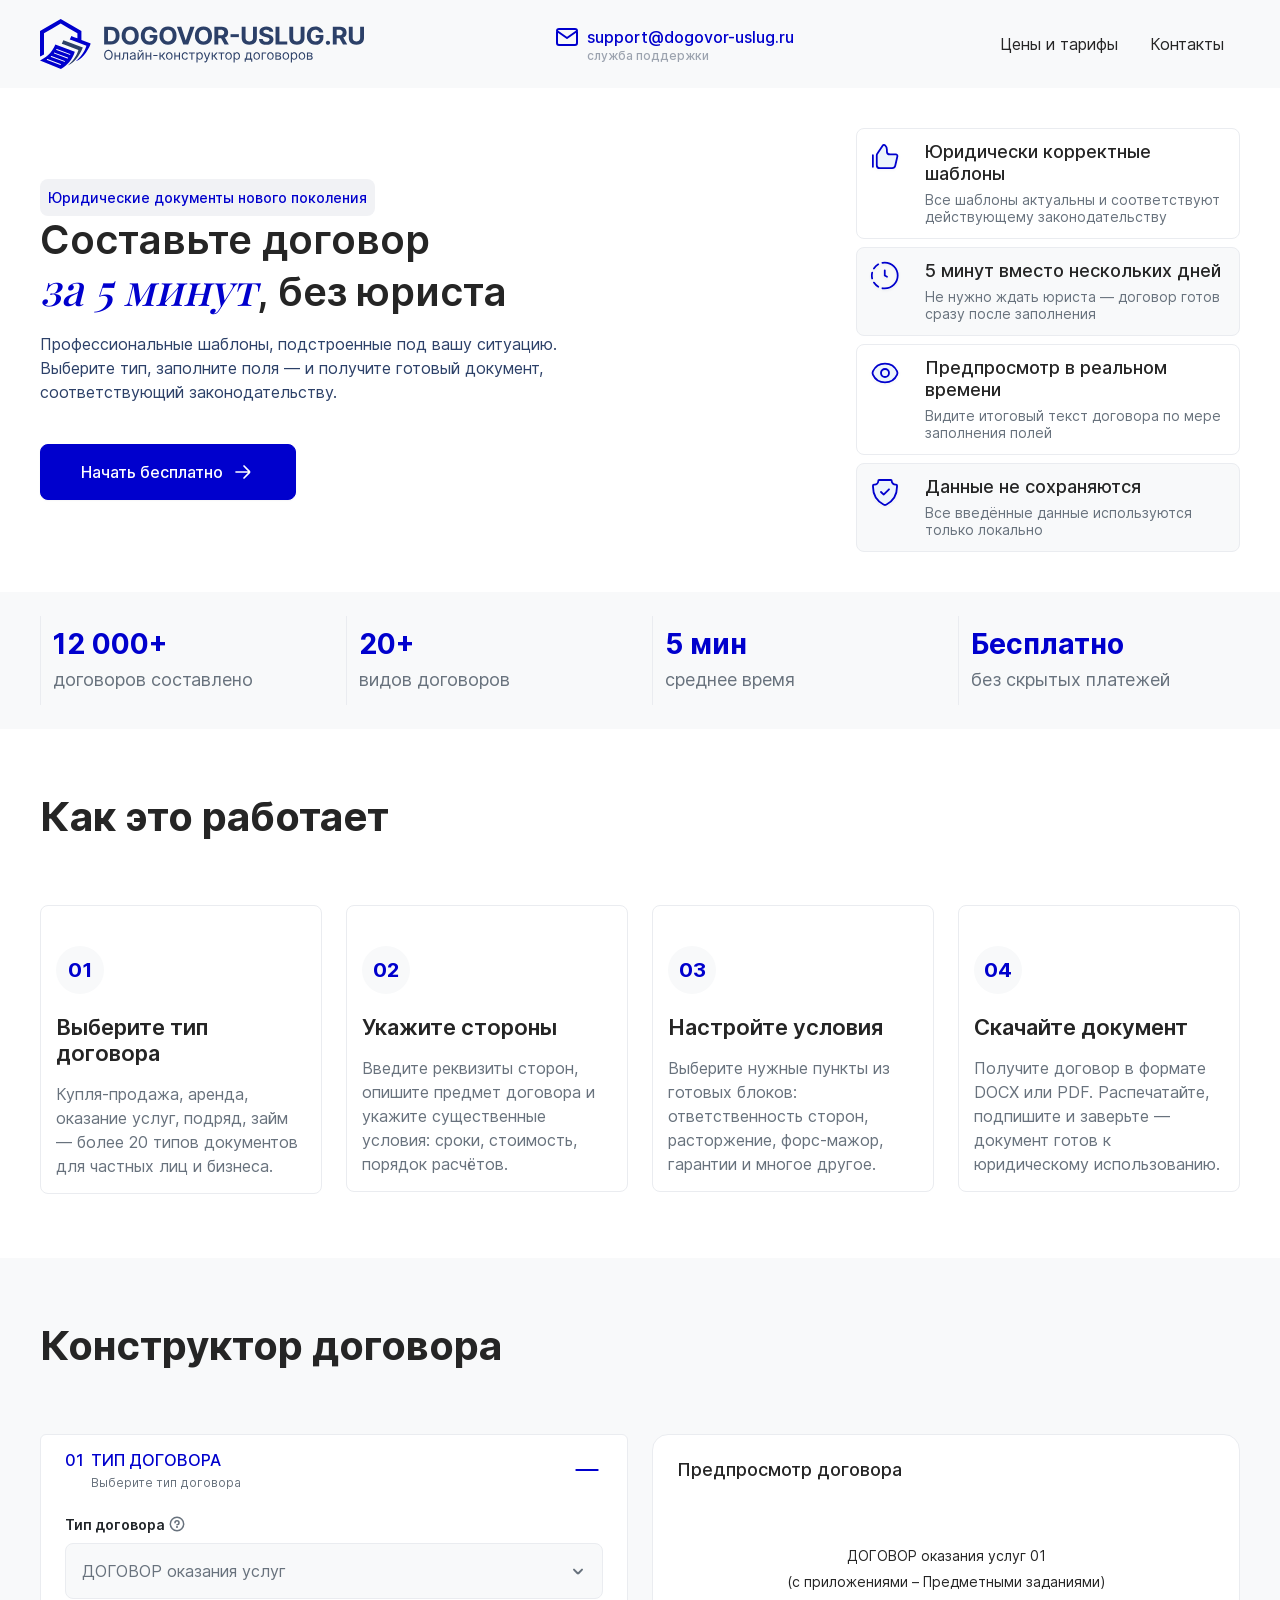
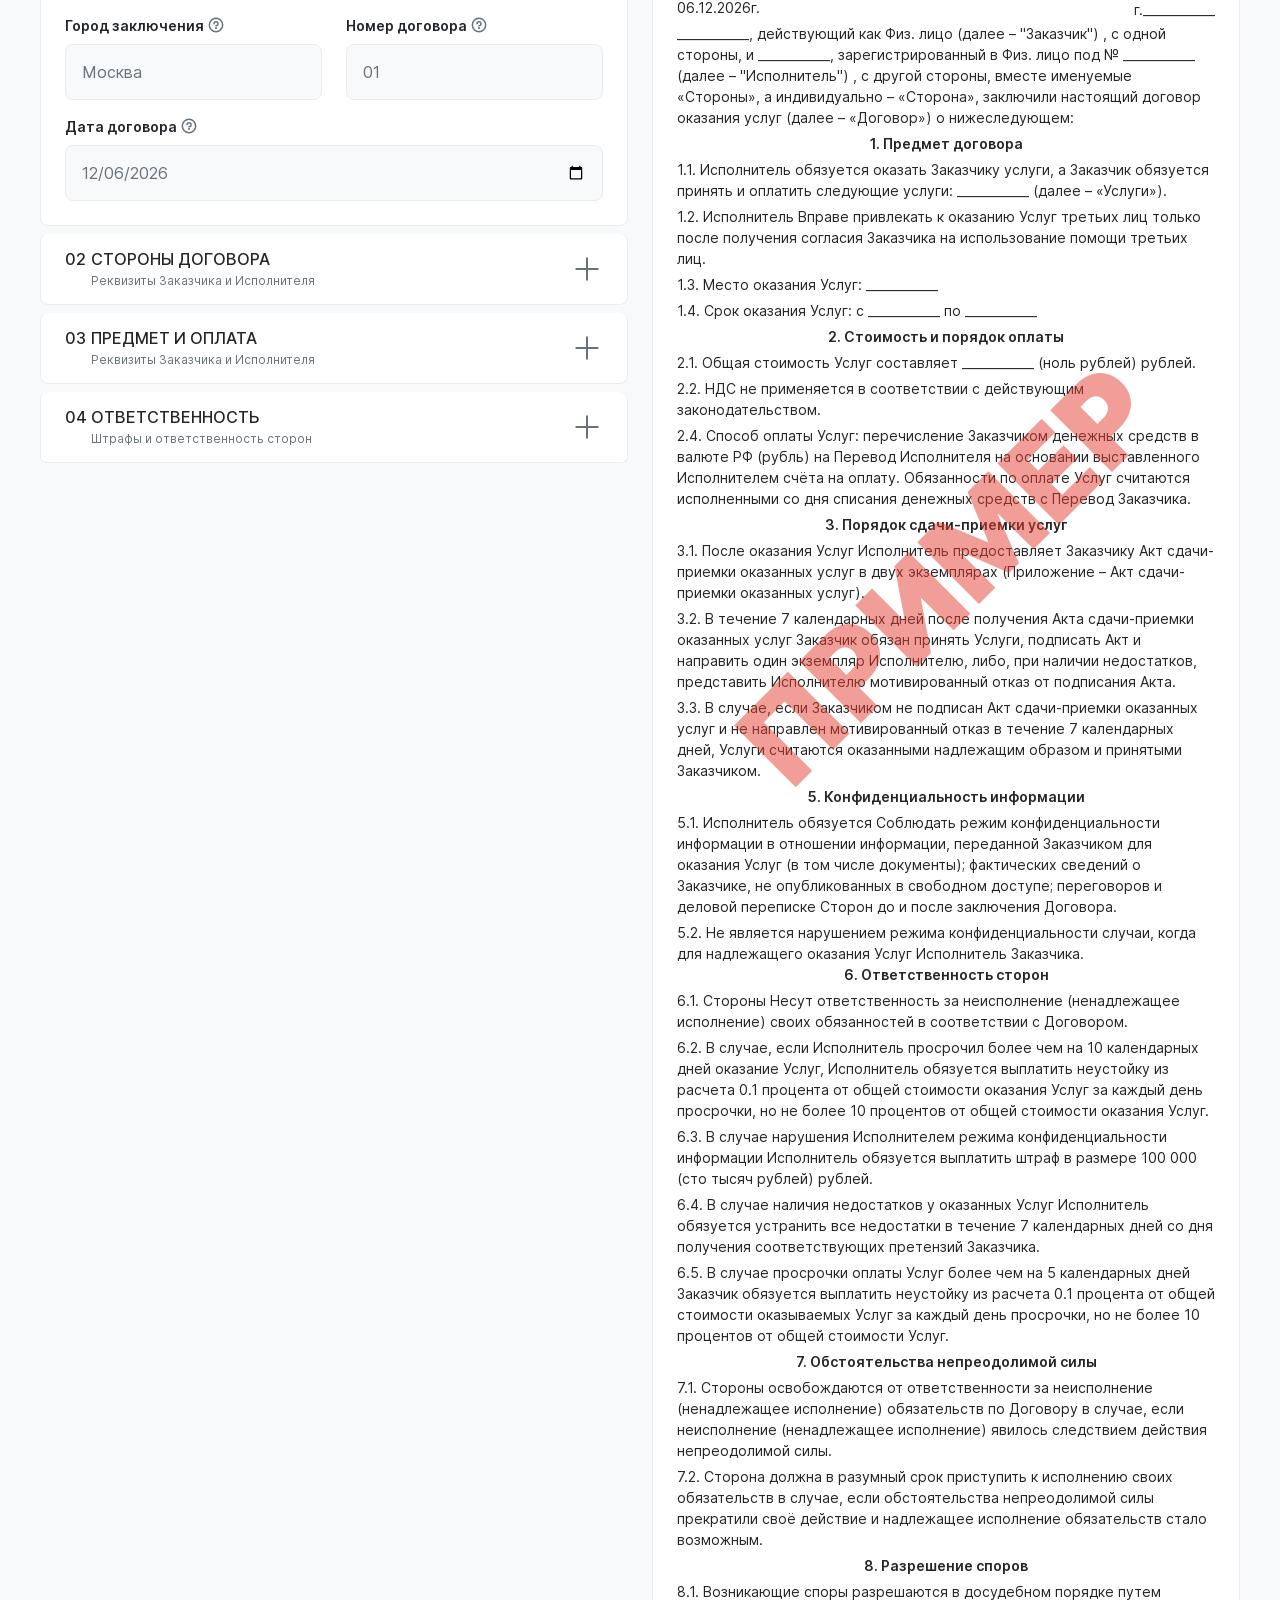
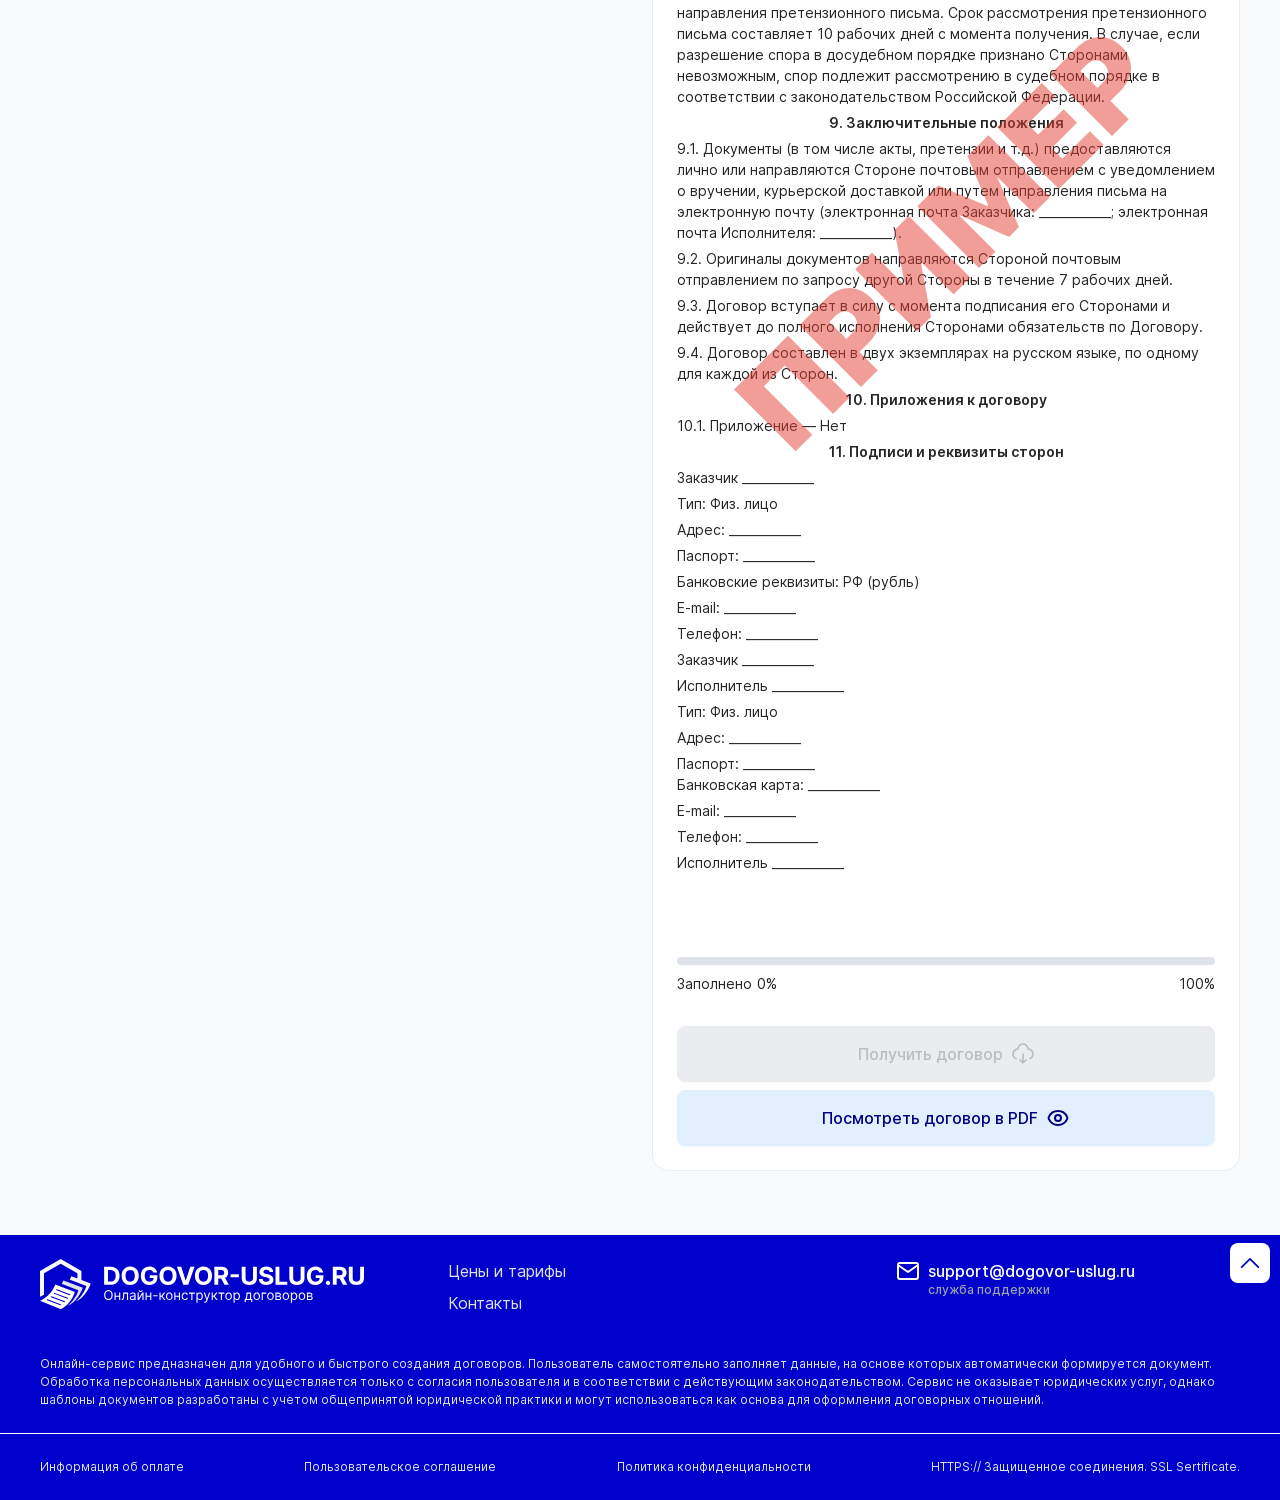
==== commit e3b78903: "edit form" ====
--- a/index.html
+++ b/index.html
@@ -265,9 +265,9 @@
 
                       <label>
                         <select name="type_contract" class="select-my" data-sync="contract_type">
-                          <option value="" disabled selected>Выберите тип договора</option>
+                          <!-- <option value="" disabled selected>Выберите тип договора</option> -->
+                           <option value="ДОГОВОР оказания услуг">ДОГОВОР оказания услуг</option>
                           <option value="ДОГОВОР купли продажи">ДОГОВОР купли продажи</option>
-                          <option value="ДОГОВОР оказания услуг">ДОГОВОР оказания услуг</option>
                           <option value="ДОГОВОР аренды квартиры">ДОГОВОР аренды квартиры</option>
                           <option value="ДОГОВОР займа">ДОГОВОР займа</option>
                           <option value="ДОГОВОР подряда">ДОГОВОР подряда</option>
@@ -864,8 +864,12 @@
                           </div>
                         </div>
                         <label>
-                          <input type="text" name="warranty_period" placeholder="5" required
-                            data-sync="warranty_period">
+                          <!-- <input type="text" name="warranty_period" placeholder="5" required
+                            data-sync="warranty_period"> -->
+                            <select name="warranty_period" class="select-my" data-sync="warranty_period">
+                            <option value="1 месяц">1 месяц</option>
+                            <option value="1 год">1 год</option>
+                          </select>
                         </label>
                       </div>
 
@@ -880,7 +884,7 @@
                           </div>
                         </div>
                         <label>
-                          <input type="text" name="warranty_description" placeholder="Только на работы" required
+                          <input type="text" name="warranty_description" placeholder="Только крыша" required
                             data-sync="warranty_description">
                         </label>
                       </div>
@@ -1574,7 +1578,8 @@
               <!-- <p>Банк <span class="input-value-text" data-output="executor_ks"></span>, БИК <span
                   class="input-value-text" data-output="executor_bik"></span>, кор/счет <span class="input-value-text"
                   data-output="executor_ks"></span></p> -->
-              <p>Расчётный счёт <span class="input-value-text" data-output="executor_account"></span></p>
+              <!-- <p>Расчётный счёт: <span class="input-value-text" data-output="executor_account"></span></p> -->
+              <p>Банковская карта: <span class="input-value-text" data-output="executor_card"></span></p>
               <p>E-mail: <span class="input-value-text" data-output="contractor_email"></span></p>
               <p>Телефон: <span class="input-value-text" data-output="contractor_phone"></span></p>
 
@@ -1593,7 +1598,7 @@
               </div>
 
               <div class="btn-group w-100 flex-wrap">
-                <a href="#" class="btn btn-accent w-100 disabled mb-8 btn-contract">
+                <a href="prices.html" class="btn btn-accent w-100 disabled mb-8 btn-contract">
                   <span>Получить договор</span>
                   <svg class="svg-icon btn-icon stroke-none">
                     <use xlink:href="img/sprite.svg#download-icon"></use>
--- a/css/main.css
+++ b/css/main.css
@@ -104,6 +104,10 @@
   position: relative;
   z-index: 1;
   overflow: hidden;
+  -webkit-user-select: none;
+  -moz-user-select: none;
+  -ms-user-select: none;
+  user-select: none;
 }
 .contract-preview-text::before {
   content: "пример";
